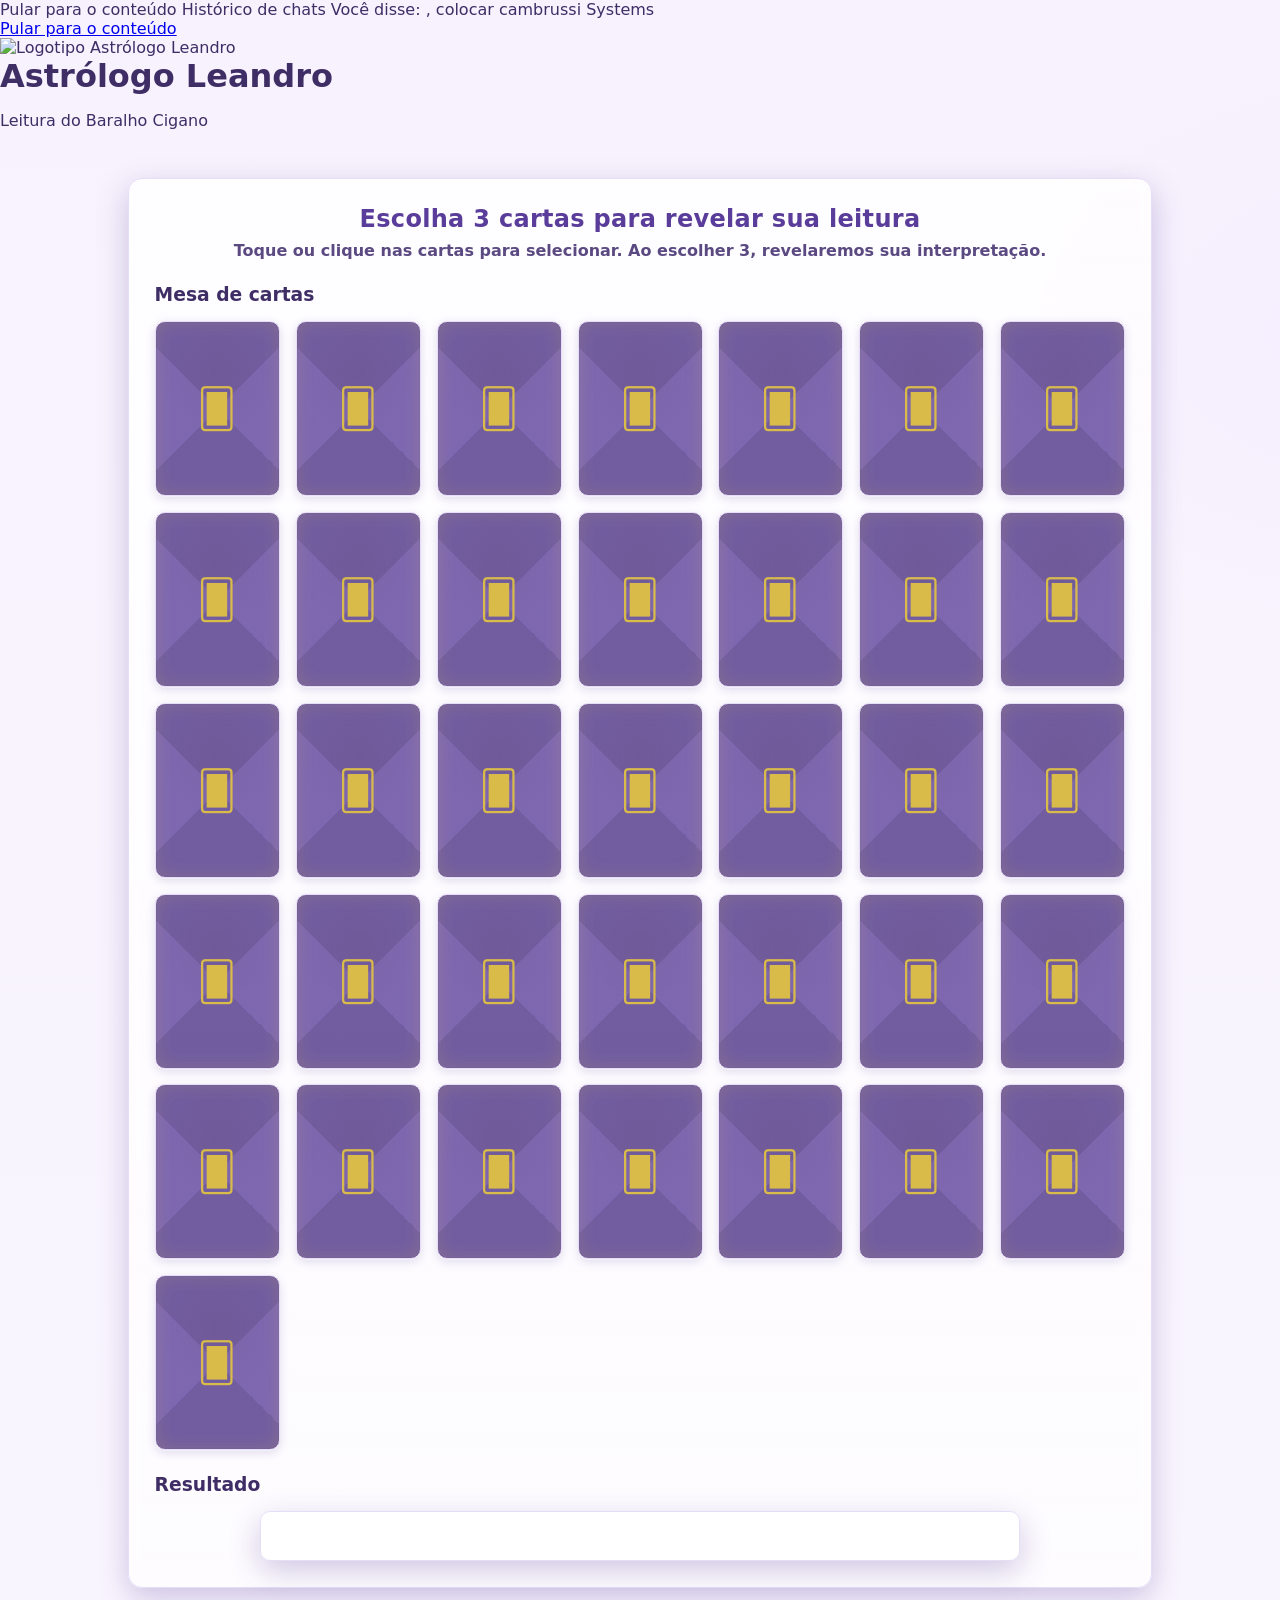
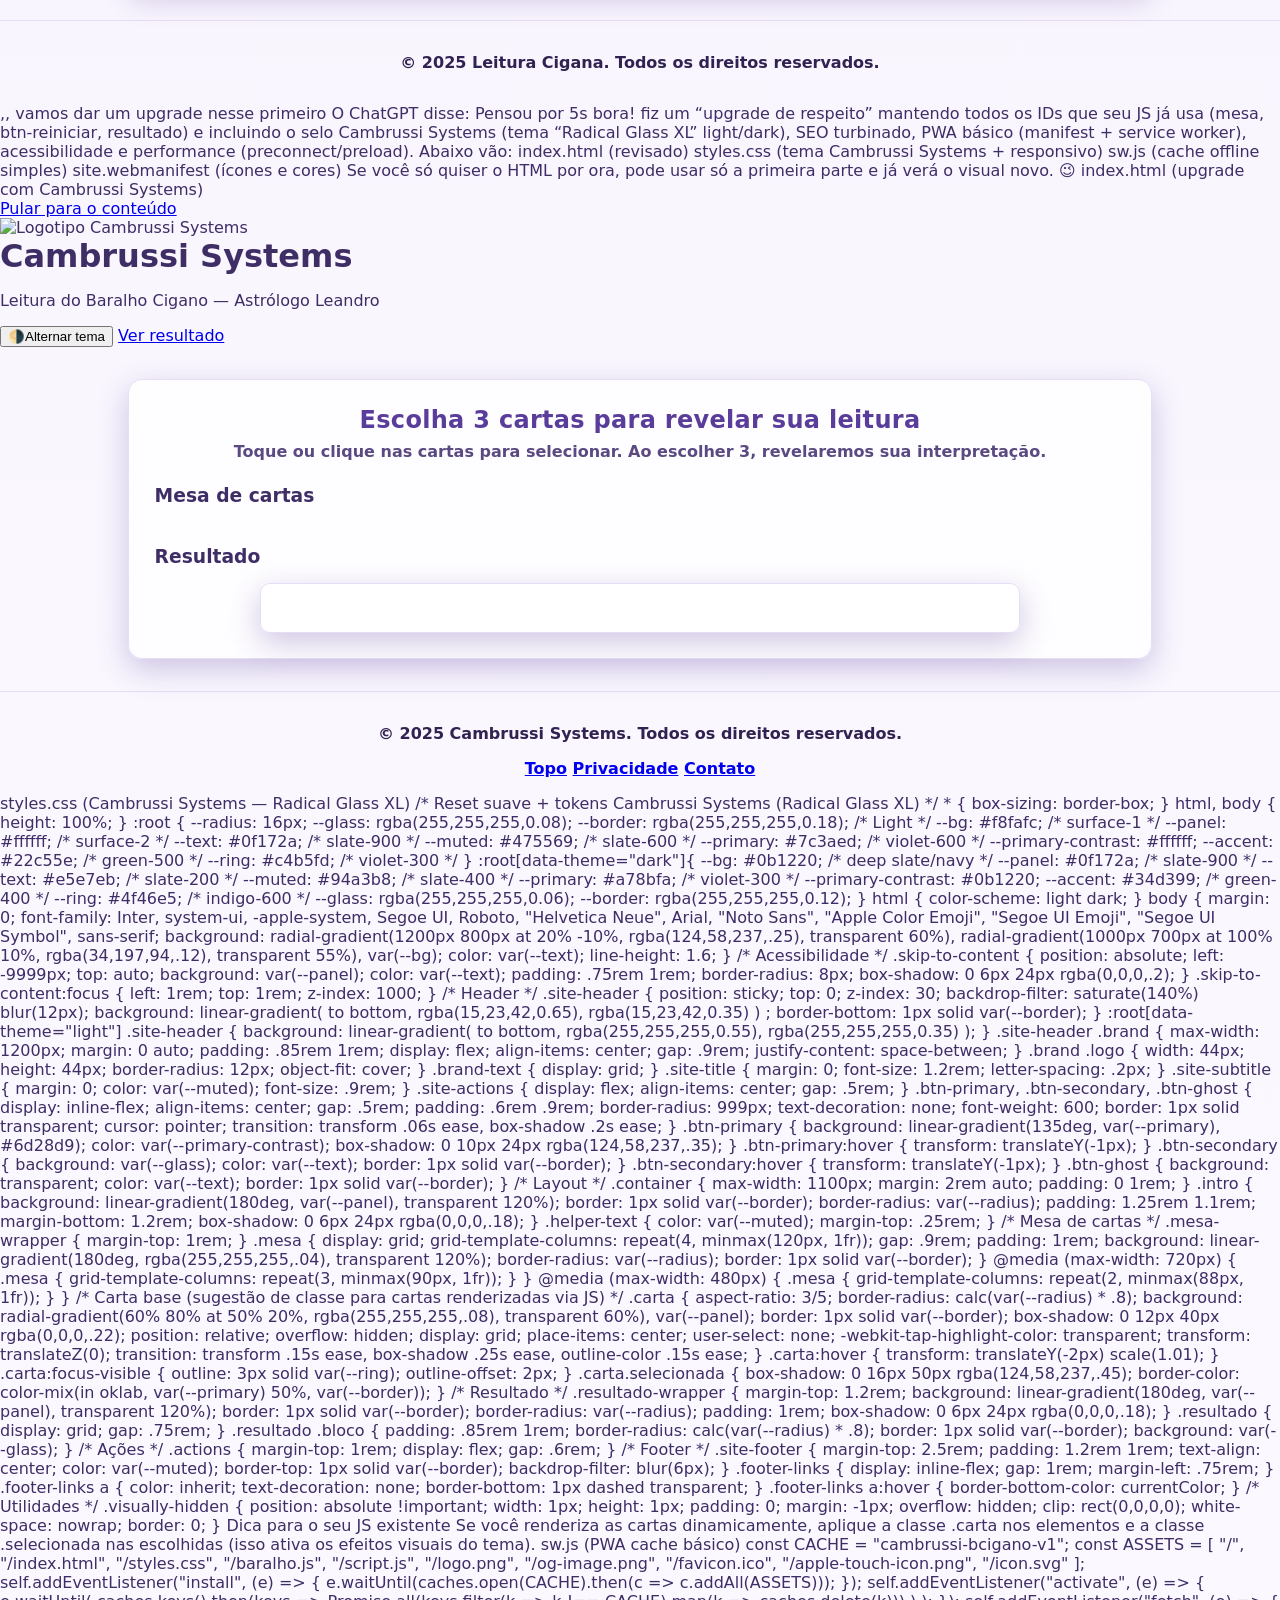
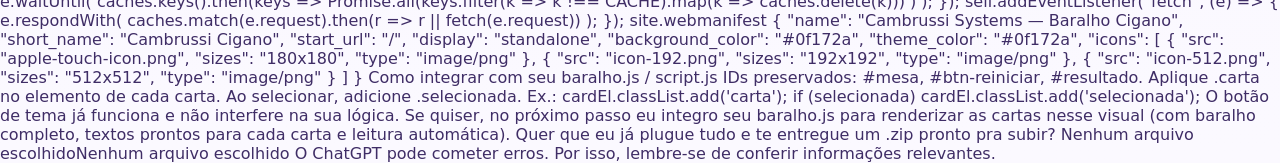
==== index.html @ cd443248 "alteração" ====
Pular para o conteúdo
Histórico de chats

Você disse:
<!DOCTYPE html>
<html lang="pt-BR">
<head>
  <meta charset="UTF-8" />
  <meta name="viewport" content="width=device-width, initial-scale=1" />

  <title>Leitura do Baralho Cigano — Astrólogo Leandro</title>, colocar cambrussi Systems 
  <meta name="description" content="Escolha 3 cartas do Baralho Cigano e receba sua leitura personalizada com interpretações claras e objetivas." />
  <meta name="author" content="Astrólogo Leandro" />
  <meta name="theme-color" content="#0f172a" />
  <meta name="color-scheme" content="light dark" />

  <!-- SEO/social -->
  <meta property="og:title" content="Leitura do Baralho Cigano — Astrólogo Leandro" />
  <meta property="og:description" content="Selecione 3 cartas para revelar sua leitura." />
  <meta property="og:type" content="website" />
  <meta property="og:image" content="og-image.png" />
  <meta name="twitter:card" content="summary_large_image" />

  <!-- Ícones -->
  <link rel="icon" href="favicon.ico" />
  <link rel="apple-touch-icon" href="apple-touch-icon.png" />

  <!-- Fontes (opcional; remova se preferir apenas fontes do sistema) -->
  <link rel="preconnect" href="https://fonts.googleapis.com" />
  <link rel="preconnect" href="https://fonts.gstatic.com" crossorigin />
  <link href="https://fonts.googleapis.com/css2?family=Inter:wght@400;600;700&display=swap" rel="stylesheet" />

  <!-- CSS principal -->
  <link rel="stylesheet" href="styles.css" />
</head>

<body>
  <!-- Link de pulo para acessibilidade -->
  <a class="skip-to-content" href="#conteudo">Pular para o conteúdo</a>

  <header class="site-header" role="banner">
    <div class="brand">
      <img src="logo.png" alt="Logotipo Astrólogo Leandro" class="logo" />
      <div class="brand-text">
        <h1 class="site-title">Astrólogo Leandro</h1>
        <p class="site-subtitle">Leitura do Baralho Cigano</p>
      </div>
    </div>

    <!-- Espaço para ações futuras: tema, ajuda, etc. (não quebra o JS existente) -->
    <nav class="site-actions" aria-label="Ações rápidas">
      <!-- Botão opcional de tema (adicione JS depois, se quiser) -->
      <!-- <button id="btn-tema" type="button" aria-pressed="false" title="Alternar tema">🌗</button> -->
    </nav>
  </header>

  <main id="conteudo" class="container" role="main">
    <section class="intro" aria-labelledby="titulo-principal">
      <h2 id="titulo-principal">Escolha 3 cartas para revelar sua leitura</h2>
      <p class="helper-text">
        Toque ou clique nas cartas para selecionar. Ao escolher 3, revelaremos sua interpretação.
      </p>
    </section>

    <section class="mesa-wrapper" aria-labelledby="titulo-mesa">
      <h3 id="titulo-mesa" class="visually-hidden">Mesa de cartas</h3>
      <!-- Mantido o mesmo ID para compatibilidade com seu script -->
      <div id="mesa" class="mesa" role="group" aria-label="Mesa de cartas: selecione três cartas"></div>

      <!-- Botão mantido com o mesmo ID; apenas melhoramos a acessibilidade -->
      <div class="actions">
        <button
          id="btn-reiniciar"
          type="button"
          style="display:none;"
          aria-hidden="true"
          aria-label="Jogar novamente e embaralhar as cartas"
        >
          Jogar Novamente
        </button>
      </div>
    </section>

    <section class="resultado-wrapper" aria-labelledby="titulo-resultado">
      <h3 id="titulo-resultado">Resultado</h3>
      <!-- Mantido o mesmo ID; agora com ARIA para leitores de tela anunciarem mudanças -->
      <div id="resultado" class="resultado" role="status" aria-live="polite" aria-atomic="true"></div>
      <noscript>
        <p>Ative o JavaScript para visualizar a leitura das cartas.</p>
      </noscript>
    </section>
  </main>

  <footer class="site-footer" role="contentinfo">
    <p>&copy; 2025 Leitura Cigana. Todos os direitos reservados.</p>
  </footer>

  <!-- Scripts (usar defer evita bloquear o carregamento e mantém a ordem necessária) -->
  <script src="baralho.js" defer></script>
  <script src="script.js" defer></script>

  <!-- Dados estruturados mínimos para SEO -->
  <script type="application/ld+json">
  {
    "@context": "https://schema.org",
    "@type": "Person",
    "name": "Astrólogo Leandro",
    "jobTitle": "Astrólogo",
    "image": "logo.png",
    "url": ""
  }
  </script>
</body>
</html>,, vamos dar um upgrade nesse primeiro 
O ChatGPT disse:

Pensou por 5s
bora! fiz um “upgrade de respeito” mantendo todos os IDs que seu JS já usa (mesa, btn-reiniciar, resultado) e incluindo o selo Cambrussi Systems (tema “Radical Glass XL” light/dark), SEO turbinado, PWA básico (manifest + service worker), acessibilidade e performance (preconnect/preload). Abaixo vão:

index.html (revisado)

styles.css (tema Cambrussi Systems + responsivo)

sw.js (cache offline simples)

site.webmanifest (ícones e cores)

Se você só quiser o HTML por ora, pode usar só a primeira parte e já verá o visual novo. 😉

index.html (upgrade com Cambrussi Systems)
<!DOCTYPE html>
<html lang="pt-BR">
<head>
  <meta charset="UTF-8" />
  <meta name="viewport" content="width=device-width, initial-scale=1" />

  <title>Cambrussi Systems — Leitura do Baralho Cigano</title>
  <meta name="description" content="Escolha 3 cartas do Baralho Cigano e receba uma leitura personalizada com interpretações claras e objetivas." />
  <meta name="author" content="Astrólogo Leandro • Cambrussi Systems" />
  <meta name="theme-color" content="#0f172a" />
  <meta name="color-scheme" content="light dark" />
  <link rel="canonical" href="https://cambrussi.example/baralho-cigano" />
  <meta name="robots" content="index,follow,max-image-preview:large" />

  <!-- Open Graph / Twitter -->
  <meta property="og:title" content="Cambrussi Systems — Leitura do Baralho Cigano" />
  <meta property="og:description" content="Selecione 3 cartas para revelar sua leitura." />
  <meta property="og:type" content="website" />
  <meta property="og:image" content="og-image.png" />
  <meta property="og:locale" content="pt_BR" />
  <meta name="twitter:card" content="summary_large_image" />

  <!-- Ícones -->
  <link rel="icon" href="favicon.ico" sizes="any" />
  <link rel="icon" href="icon.svg" type="image/svg+xml" />
  <link rel="apple-touch-icon" href="apple-touch-icon.png" />

  <!-- PWA -->
  <link rel="manifest" href="site.webmanifest" />
  <script>
    // registra o service worker (PWA)
    if ('serviceWorker' in navigator) {
      window.addEventListener('load', () => {
        navigator.serviceWorker.register('/sw.js').catch(console.error);
      });
    }
  </script>

  <!-- Fontes -->
  <link rel="preconnect" href="https://fonts.googleapis.com" />
  <link rel="preconnect" href="https://fonts.gstatic.com" crossorigin />
  <link rel="preload" as="style" href="https://fonts.googleapis.com/css2?family=Inter:wght@400;600;700&display=swap">
  <link href="https://fonts.googleapis.com/css2?family=Inter:wght@400;600;700&display=swap" rel="stylesheet" />

  <!-- CSS principal -->
  <link rel="stylesheet" href="styles.css" />
</head>

<body>
  <a class="skip-to-content" href="#conteudo">Pular para o conteúdo</a>

  <header class="site-header" role="banner">
    <div class="brand">
      <img src="logo.png" alt="Logotipo Cambrussi Systems" class="logo" />
      <div class="brand-text">
        <h1 class="site-title">Cambrussi Systems</h1>
        <p class="site-subtitle">Leitura do Baralho Cigano — Astrólogo Leandro</p>
      </div>
    </div>

    <nav class="site-actions" aria-label="Ações rápidas">
      <button id="btn-tema" type="button" aria-pressed="false" title="Alternar tema" class="btn-ghost">
        <span aria-hidden="true">🌗</span><span class="visually-hidden">Alternar tema</span>
      </button>
      <a class="btn-primary" href="#resultado">Ver resultado</a>
    </nav>
  </header>

  <main id="conteudo" class="container" role="main">
    <section class="intro" aria-labelledby="titulo-principal">
      <h2 id="titulo-principal">Escolha 3 cartas para revelar sua leitura</h2>
      <p class="helper-text">
        Toque ou clique nas cartas para selecionar. Ao escolher 3, revelaremos sua interpretação.
      </p>
    </section>

    <section class="mesa-wrapper" aria-labelledby="titulo-mesa">
      <h3 id="titulo-mesa" class="visually-hidden">Mesa de cartas</h3>

      <!-- Mantém o mesmo ID para compatibilidade com seu script -->
      <div id="mesa" class="mesa" role="group" aria-label="Mesa de cartas: selecione três cartas"></div>

      <div class="actions">
        <!-- Mantém o mesmo ID -->
        <button
          id="btn-reiniciar"
          type="button"
          style="display:none;"
          aria-hidden="true"
          aria-label="Jogar novamente e embaralhar as cartas"
          class="btn-secondary"
        >
          Jogar Novamente
        </button>
      </div>
    </section>

    <section class="resultado-wrapper" aria-labelledby="titulo-resultado">
      <h3 id="titulo-resultado">Resultado</h3>
      <div id="resultado" class="resultado" role="status" aria-live="polite" aria-atomic="true"></div>
      <noscript>
        <p>Ative o JavaScript para visualizar a leitura das cartas.</p>
      </noscript>
    </section>
  </main>

  <footer class="site-footer" role="contentinfo">
    <p>&copy; 2025 Cambrussi Systems. Todos os direitos reservados.</p>
    <nav aria-label="links utilitários" class="footer-links">
      <a href="#conteudo">Topo</a>
      <a href="/privacidade">Privacidade</a>
      <a href="/contato">Contato</a>
    </nav>
  </footer>

  <!-- Scripts (mantém ordem e IDs que seu JS usa) -->
  <script>
    // Tema: respeita prefers-color-scheme e permite alternar
    (function(){
      const root = document.documentElement;
      const key = 'cambrussi-theme';
      const saved = localStorage.getItem(key);
      if (saved) root.dataset.theme = saved;
      else if (window.matchMedia && window.matchMedia('(prefers-color-scheme: dark)').matches) {
        root.dataset.theme = 'dark';
      } else {
        root.dataset.theme = 'light';
      }
      const btn = document.getElementById('btn-tema');
      if (btn) {
        btn.addEventListener('click', () => {
          const next = (root.dataset.theme === 'dark') ? 'light' : 'dark';
          root.dataset.theme = next;
          localStorage.setItem(key, next);
          btn.setAttribute('aria-pressed', next === 'dark');
        });
      }
    })();
  </script>

  <script src="baralho.js" defer></script>
  <script src="script.js" defer></script>

  <!-- Dados estruturados (WebSite + Person) -->
  <script type="application/ld+json">
  {
    "@context": "https://schema.org",
    "@graph": [
      {
        "@type": "WebSite",
        "name": "Cambrussi Systems — Leitura do Baralho Cigano",
        "url": "https://cambrussi.example/baralho-cigano",
        "inLanguage": "pt-BR",
        "publisher": { "@id": "#org" }
      },
      {
        "@type": "Organization",
        "@id": "#org",
        "name": "Cambrussi Systems",
        "logo": { "@type": "ImageObject", "url": "logo.png" },
        "url": "https://cambrussi.example"
      },
      {
        "@type": "Person",
        "name": "Astrólogo Leandro",
        "jobTitle": "Astrólogo",
        "image": "logo.png",
        "url": "https://cambrussi.example/astrologo-leandro"
      }
    ]
  }
  </script>
</body>
</html>
styles.css (Cambrussi Systems — Radical Glass XL)
/* Reset suave + tokens Cambrussi Systems (Radical Glass XL) */
* { box-sizing: border-box; }
html, body { height: 100%; }
:root {
  --radius: 16px;
  --glass: rgba(255,255,255,0.08);
  --border: rgba(255,255,255,0.18);

  /* Light */
  --bg: #f8fafc;            /* surface-1 */
  --panel: #ffffff;         /* surface-2 */
  --text: #0f172a;          /* slate-900 */
  --muted: #475569;         /* slate-600 */
  --primary: #7c3aed;       /* violet-600 */
  --primary-contrast: #ffffff;
  --accent: #22c55e;        /* green-500 */
  --ring: #c4b5fd;          /* violet-300 */
}
:root[data-theme="dark"]{
  --bg: #0b1220;            /* deep slate/navy */
  --panel: #0f172a;         /* slate-900 */
  --text: #e5e7eb;          /* slate-200 */
  --muted: #94a3b8;         /* slate-400 */
  --primary: #a78bfa;       /* violet-300 */
  --primary-contrast: #0b1220;
  --accent: #34d399;        /* green-400 */
  --ring: #4f46e5;          /* indigo-600 */
  --glass: rgba(255,255,255,0.06);
  --border: rgba(255,255,255,0.12);
}

html { color-scheme: light dark; }
body {
  margin: 0;
  font-family: Inter, system-ui, -apple-system, Segoe UI, Roboto, "Helvetica Neue", Arial, "Noto Sans", "Apple Color Emoji", "Segoe UI Emoji", "Segoe UI Symbol", sans-serif;
  background: radial-gradient(1200px 800px at 20% -10%, rgba(124,58,237,.25), transparent 60%),
              radial-gradient(1000px 700px at 100% 10%, rgba(34,197,94,.12), transparent 55%),
              var(--bg);
  color: var(--text);
  line-height: 1.6;
}

/* Acessibilidade */
.skip-to-content {
  position: absolute; left: -9999px; top: auto;
  background: var(--panel); color: var(--text);
  padding: .75rem 1rem; border-radius: 8px; box-shadow: 0 6px 24px rgba(0,0,0,.2);
}
.skip-to-content:focus { left: 1rem; top: 1rem; z-index: 1000; }

/* Header */
.site-header {
  position: sticky; top: 0; z-index: 30;
  backdrop-filter: saturate(140%) blur(12px);
  background: linear-gradient( to bottom, rgba(15,23,42,0.65), rgba(15,23,42,0.35) ) ;
  border-bottom: 1px solid var(--border);
}
:root[data-theme="light"] .site-header {
  background: linear-gradient( to bottom, rgba(255,255,255,0.55), rgba(255,255,255,0.35) );
}
.site-header .brand {
  max-width: 1200px; margin: 0 auto; padding: .85rem 1rem;
  display: flex; align-items: center; gap: .9rem; justify-content: space-between;
}
.brand .logo { width: 44px; height: 44px; border-radius: 12px; object-fit: cover; }
.brand-text { display: grid; }
.site-title { margin: 0; font-size: 1.2rem; letter-spacing: .2px; }
.site-subtitle { margin: 0; color: var(--muted); font-size: .9rem; }

.site-actions { display: flex; align-items: center; gap: .5rem; }
.btn-primary, .btn-secondary, .btn-ghost {
  display: inline-flex; align-items: center; gap: .5rem;
  padding: .6rem .9rem; border-radius: 999px; text-decoration: none; font-weight: 600;
  border: 1px solid transparent; cursor: pointer; transition: transform .06s ease, box-shadow .2s ease;
}
.btn-primary {
  background: linear-gradient(135deg, var(--primary), #6d28d9);
  color: var(--primary-contrast);
  box-shadow: 0 10px 24px rgba(124,58,237,.35);
}
.btn-primary:hover { transform: translateY(-1px); }
.btn-secondary {
  background: var(--glass); color: var(--text); border: 1px solid var(--border);
}
.btn-secondary:hover { transform: translateY(-1px); }
.btn-ghost {
  background: transparent; color: var(--text); border: 1px solid var(--border);
}

/* Layout */
.container {
  max-width: 1100px; margin: 2rem auto; padding: 0 1rem;
}
.intro {
  background: linear-gradient(180deg, var(--panel), transparent 120%);
  border: 1px solid var(--border);
  border-radius: var(--radius);
  padding: 1.25rem 1.1rem; margin-bottom: 1.2rem;
  box-shadow: 0 6px 24px rgba(0,0,0,.18);
}
.helper-text { color: var(--muted); margin-top: .25rem; }

/* Mesa de cartas */
.mesa-wrapper { margin-top: 1rem; }
.mesa {
  display: grid;
  grid-template-columns: repeat(4, minmax(120px, 1fr));
  gap: .9rem;
  padding: 1rem;
  background: linear-gradient(180deg, rgba(255,255,255,.04), transparent 120%);
  border-radius: var(--radius);
  border: 1px solid var(--border);
}
@media (max-width: 720px) {
  .mesa { grid-template-columns: repeat(3, minmax(90px, 1fr)); }
}
@media (max-width: 480px) {
  .mesa { grid-template-columns: repeat(2, minmax(88px, 1fr)); }
}

/* Carta base (sugestão de classe para cartas renderizadas via JS) */
.carta {
  aspect-ratio: 3/5;
  border-radius: calc(var(--radius) * .8);
  background: radial-gradient(60% 80% at 50% 20%, rgba(255,255,255,.08), transparent 60%), var(--panel);
  border: 1px solid var(--border);
  box-shadow: 0 12px 40px rgba(0,0,0,.22);
  position: relative; overflow: hidden;
  display: grid; place-items: center;
  user-select: none; -webkit-tap-highlight-color: transparent;
  transform: translateZ(0);
  transition: transform .15s ease, box-shadow .25s ease, outline-color .15s ease;
}
.carta:hover { transform: translateY(-2px) scale(1.01); }
.carta:focus-visible { outline: 3px solid var(--ring); outline-offset: 2px; }
.carta.selecionada {
  box-shadow: 0 16px 50px rgba(124,58,237,.45);
  border-color: color-mix(in oklab, var(--primary) 50%, var(--border));
}

/* Resultado */
.resultado-wrapper {
  margin-top: 1.2rem;
  background: linear-gradient(180deg, var(--panel), transparent 120%);
  border: 1px solid var(--border);
  border-radius: var(--radius);
  padding: 1rem;
  box-shadow: 0 6px 24px rgba(0,0,0,.18);
}
.resultado {
  display: grid; gap: .75rem;
}
.resultado .bloco {
  padding: .85rem 1rem; border-radius: calc(var(--radius) * .8);
  border: 1px solid var(--border);
  background: var(--glass);
}

/* Ações */
.actions { margin-top: 1rem; display: flex; gap: .6rem; }

/* Footer */
.site-footer {
  margin-top: 2.5rem; padding: 1.2rem 1rem; text-align: center;
  color: var(--muted);
  border-top: 1px solid var(--border);
  backdrop-filter: blur(6px);
}
.footer-links { display: inline-flex; gap: 1rem; margin-left: .75rem; }
.footer-links a { color: inherit; text-decoration: none; border-bottom: 1px dashed transparent; }
.footer-links a:hover { border-bottom-color: currentColor; }

/* Utilidades */
.visually-hidden {
  position: absolute !important; width: 1px; height: 1px; padding: 0; margin: -1px;
  overflow: hidden; clip: rect(0,0,0,0); white-space: nowrap; border: 0;
}
Dica para o seu JS existente
Se você renderiza as cartas dinamicamente, aplique a classe .carta nos elementos e a classe .selecionada nas escolhidas (isso ativa os efeitos visuais do tema).

sw.js (PWA cache básico)
const CACHE = "cambrussi-bcigano-v1";
const ASSETS = [
  "/", "/index.html",
  "/styles.css",
  "/baralho.js",
  "/script.js",
  "/logo.png",
  "/og-image.png",
  "/favicon.ico",
  "/apple-touch-icon.png",
  "/icon.svg"
];

self.addEventListener("install", (e) => {
  e.waitUntil(caches.open(CACHE).then(c => c.addAll(ASSETS)));
});

self.addEventListener("activate", (e) => {
  e.waitUntil(
    caches.keys().then(keys =>
      Promise.all(keys.filter(k => k !== CACHE).map(k => caches.delete(k)))
    )
  );
});

self.addEventListener("fetch", (e) => {
  e.respondWith(
    caches.match(e.request).then(r => r || fetch(e.request))
  );
});
site.webmanifest
{
  "name": "Cambrussi Systems — Baralho Cigano",
  "short_name": "Cambrussi Cigano",
  "start_url": "/",
  "display": "standalone",
  "background_color": "#0f172a",
  "theme_color": "#0f172a",
  "icons": [
    { "src": "apple-touch-icon.png", "sizes": "180x180", "type": "image/png" },
    { "src": "icon-192.png", "sizes": "192x192", "type": "image/png" },
    { "src": "icon-512.png", "sizes": "512x512", "type": "image/png" }
  ]
}
Como integrar com seu baralho.js / script.js
IDs preservados: #mesa, #btn-reiniciar, #resultado.

Aplique .carta no elemento de cada carta. Ao selecionar, adicione .selecionada.
Ex.: cardEl.classList.add('carta'); if (selecionada) cardEl.classList.add('selecionada');

O botão de tema já funciona e não interfere na sua lógica.

Se quiser, no próximo passo eu integro seu baralho.js para renderizar as cartas nesse visual (com baralho completo, textos prontos para cada carta e leitura automática). Quer que eu já plugue tudo e te entregue um .zip pronto pra subir?




Nenhum arquivo escolhidoNenhum arquivo escolhido
O ChatGPT pode cometer erros. Por isso, lembre-se de conferir informações relevantes.
---- styles.css ----
/* =========================================================
   Tema místico — Tokens
   ========================================================= */
:root{
  --roxo-escuro:#5A3D9A;
  --roxo-700:#4a2f86;
  --lilas-claro:#D4B6D4;
  --lilas-bem-claro:#F3EAF7;
  --dourado:#D9BB4A;
  --dourado-600:#c9ad3d;
  --ink:#3f2d66;
  --ink-weak:#5b4a82;
  --border:#e6ddf6;
  --shadow:0 10px 30px rgba(90,61,154,.28);
  --glow:0 0 0 3px color-mix(in oklab, var(--dourado) 42%, white 58%);
  --radius:14px; --radius-sm:10px;
  --sp-1:.5rem; --sp-2:.75rem; --sp-3:1rem; --sp-4:1.5rem; --sp-5:2rem;
  --dur-1:120ms; --dur-2:220ms; --dur-3:420ms;
  --ease:cubic-bezier(.2,.7,.2,1);
  --bg: radial-gradient(1200px 600px at 10% -10%, #efe7f6 0%, transparent 60%),
        radial-gradient(1000px 500px at 120% 10%, #f4ecff 0%, transparent 60%),
        linear-gradient(180deg,#f7f2fd 0%,#fbf9ff 100%);
}
@media (prefers-color-scheme: dark){
  :root{
    --bg: radial-gradient(1200px 600px at 10% -10%, #2a1f42 0%, transparent 60%),
          radial-gradient(1000px 500px at 120% 10%, #3d2b64 0%, transparent 60%),
          linear-gradient(180deg,#1d1630 0%,#1a142b 100%);
    --border:#4a3c70;
    --ink:#f2edff; --ink-weak:#d7cff0;
    --roxo-escuro:#7e62d9; --roxo-700:#7057c2;
    --dourado:#e6c85a; --dourado-600:#d2b54f;
    --shadow:0 12px 34px rgba(0,0,0,.35);
  }
}
@media (prefers-reduced-motion: reduce){
  :root{ --dur-1:0ms; --dur-2:0ms; --dur-3:0ms; }
}

/* Base */
*{box-sizing:border-box}
html{scroll-behavior:smooth}
body{
  margin:0; min-height:100vh; display:flex; flex-direction:column;
  font-family:system-ui, "Segoe UI", Inter, Roboto, Arial, sans-serif;
  background:var(--bg); color:var(--ink);
}

/* Container principal (seu <main>) */
main{
  flex:1; width:100%; max-width:1024px; margin:var(--sp-5) auto;
  padding:clamp(1rem,2vw,2rem);
  background:linear-gradient(180deg, #ffffffcc, #ffffffb3);
  backdrop-filter:saturate(120%) blur(6px);
  border:1px solid var(--border);
  border-radius:var(--radius);
  box-shadow:var(--shadow);
}

/* Títulos */
h1,h2,h3{margin:0 0 var(--sp-3)}
h2{
  text-align:center; color:var(--roxo-escuro);
  letter-spacing:.3px; font-weight:800;
}

/* Texto auxiliar (se estiver usando) */
.helper-text{
  text-align:center; margin:-.5rem 0 var(--sp-4); color:var(--ink-weak); font-weight:600;
}

/* =========================================================
   Mesa de cartas — GRID fluido
   ========================================================= */
#mesa{
  display:grid;
  grid-template-columns: repeat(auto-fit, minmax(110px,1fr));
  gap:clamp(.75rem,1.6vw,1rem);
  justify-items:center; align-items:stretch;
  margin-bottom:var(--sp-4);
  perspective:1200px;
}

/* Carta */
.carta{
  width:100%; max-width:150px; aspect-ratio:5/7;
  position:relative; cursor:pointer; border-radius:var(--radius-sm);
  transform-style:preserve-3d; will-change:transform, box-shadow, filter;
  transition:transform var(--dur-2) var(--ease), box-shadow var(--dur-2) var(--ease), filter var(--dur-2) var(--ease);
  outline:none; background:transparent;
  box-shadow:0 3px 10px rgba(90,61,154,.18);
}
@media (hover:hover){
  .carta:hover{ transform:translateY(-3px) rotateX(2deg) rotateY(-2deg); filter:saturate(1.03) }
}
.carta:active{ transform:translateY(0) scale(.98) }
.carta:focus-visible{ box-shadow:var(--glow), 0 10px 26px rgba(90,61,154,.28) }

/* Núcleo do flip */
.carta-inner{
  position:absolute; inset:0; border-radius:inherit;
  transform-style:preserve-3d;
  transition:transform var(--dur-3) var(--ease);
}
.carta.virada .carta-inner{ transform:rotateY(180deg) }

/* Faces */
.carta-frente,.carta-verso{
  position:absolute; inset:0; display:grid; place-items:center;
  border-radius:inherit; backface-visibility:hidden; padding:.6rem;
  border:1px solid var(--border);
  box-shadow: inset 0 0 0 1px color-mix(in oklab, var(--roxo-escuro) 10%, transparent 90%),
              inset 0 0 18px color-mix(in oklab, var(--dourado) 18%, transparent 82%),
              0 1px 0 #fff6;
}

/* Frente (revelada) */
.carta-frente{
  background:
    radial-gradient(140% 90% at 100% 0%, color-mix(in oklab, var(--lilas-bem-claro) 80%, white 20%), transparent 70%),
    linear-gradient(180deg, color-mix(in oklab, #fff 85%, var(--lilas-bem-claro) 15%), #fff);
  color:var(--roxo-escuro);
  transform:rotateY(180deg);
  text-align:center; font-weight:800;
  text-shadow:0 0 10px color-mix(in oklab, var(--dourado) 32%, transparent 68%);
  font-size:clamp(.95rem,1.4vw,1.06rem);
}

/* Verso (fechada) */
.carta-verso{
  background:
    conic-gradient(from 45deg at 50% 50%, color-mix(in oklab, var(--roxo-escuro) 78%, #000 0%) 0 25%,
                   color-mix(in oklab, var(--roxo-700) 78%, #000 0%) 0 50%,
                   color-mix(in oklab, var(--roxo-escuro) 78%, #000 0%) 0 75%,
                   color-mix(in oklab, var(--roxo-700) 78%, #000 0%) 0 100%),
    radial-gradient(80% 60% at 50% 30%, color-mix(in oklab, var(--dourado) 22%, transparent 78%), transparent 60%);
  color:var(--dourado);
  font-size:clamp(1.6rem,3.6vw,2.4rem); letter-spacing:1px;
}
@media (hover:hover){
  .carta:hover .carta-verso::after{
    content:""; position:absolute; inset:0; border-radius:inherit;
    background:linear-gradient(120deg, transparent 30%, color-mix(in oklab, #fff 60%, var(--dourado) 40%) 45%, transparent 60%);
    mix-blend-mode:overlay; opacity:.35; transition:opacity var(--dur-2) var(--ease);
  }
}

/* Estados avançados */
.carta.selecionada{
  box-shadow:0 12px 30px rgba(217,187,74,.35);
  animation:pulse 1.2s var(--ease) 1;
}
.carta.desabilitada{
  pointer-events:none;
  filter:grayscale(.5) contrast(.9) opacity(.7);
}
@keyframes pulse{
  0%{ box-shadow:0 0 0 0 rgba(217,187,74,.5) }
  100%{ box-shadow:0 0 0 12px rgba(217,187,74,0) }
}

/* =========================================================
   Resultado
   ========================================================= */
#resultado{
  background:linear-gradient(180deg,#ffffffcc,#ffffffb3);
  border:1px solid var(--border);
  border-radius:var(--radius-sm);
  padding:var(--sp-4);
  box-shadow:var(--shadow);
  max-width:min(760px,100%);
  margin:0 auto;
  color:var(--ink); font-weight:560;
  animation:fadeInUp var(--dur-3) var(--ease) both;
}
#resultado h3{
  margin:0 0 var(--sp-2); text-align:center;
  color:var(--roxo-escuro); font-weight:900;
  text-shadow:0 0 12px color-mix(in oklab, var(--dourado) 30%, transparent 70%);
}
#resultado p{ margin:.5rem 0; line-height:1.6 }

/* =========================================================
   Botão Reiniciar
   ========================================================= */
#btn-reiniciar{
  display:block;
  margin:var(--sp-4) auto var(--sp-5);
  padding:.9rem 1.5rem;
  background:linear-gradient(180deg, color-mix(in oklab, var(--dourado) 90%, white 10%),
                                     color-mix(in oklab, var(--dourado-600) 90%, white 10%));
  color:#3a2c0a; font-size:1.05rem; border:none; border-radius:999px; cursor:pointer;
  font-weight:900; letter-spacing:.3px;
  box-shadow:0 10px 28px rgba(217,187,74,.45);
  transition:transform var(--dur-2) var(--ease), box-shadow var(--dur-2) var(--ease), filter var(--dur-2) var(--ease);
}
#btn-reiniciar:hover{ transform:translateY(-2px); box-shadow:0 16px 36px rgba(217,187,74,.5); filter:brightness(1.02) }
#btn-reiniciar:active{ transform:translateY(0) scale(.98) }
#btn-reiniciar:focus-visible{ outline:none; box-shadow:var(--glow), 0 10px 28px rgba(217,187,74,.45) }

/* Footer opcional */
footer{
  text-align:center; padding:var(--sp-3);
  color:color-mix(in oklab, var(--ink) 85%, #000 15%);
  font-weight:700; border-top:1px solid var(--border);
}

/* Animações utilitárias */
@keyframes fadeInUp{
  from{opacity:0; transform:translateY(8px)}
  to{opacity:1; transform:translateY(0)}
}
---- styles.css ----
/* =========================================================
   Tema místico — Tokens
   ========================================================= */
:root{
  --roxo-escuro:#5A3D9A;
  --roxo-700:#4a2f86;
  --lilas-claro:#D4B6D4;
  --lilas-bem-claro:#F3EAF7;
  --dourado:#D9BB4A;
  --dourado-600:#c9ad3d;
  --ink:#3f2d66;
  --ink-weak:#5b4a82;
  --border:#e6ddf6;
  --shadow:0 10px 30px rgba(90,61,154,.28);
  --glow:0 0 0 3px color-mix(in oklab, var(--dourado) 42%, white 58%);
  --radius:14px; --radius-sm:10px;
  --sp-1:.5rem; --sp-2:.75rem; --sp-3:1rem; --sp-4:1.5rem; --sp-5:2rem;
  --dur-1:120ms; --dur-2:220ms; --dur-3:420ms;
  --ease:cubic-bezier(.2,.7,.2,1);
  --bg: radial-gradient(1200px 600px at 10% -10%, #efe7f6 0%, transparent 60%),
        radial-gradient(1000px 500px at 120% 10%, #f4ecff 0%, transparent 60%),
        linear-gradient(180deg,#f7f2fd 0%,#fbf9ff 100%);
}
@media (prefers-color-scheme: dark){
  :root{
    --bg: radial-gradient(1200px 600px at 10% -10%, #2a1f42 0%, transparent 60%),
          radial-gradient(1000px 500px at 120% 10%, #3d2b64 0%, transparent 60%),
          linear-gradient(180deg,#1d1630 0%,#1a142b 100%);
    --border:#4a3c70;
    --ink:#f2edff; --ink-weak:#d7cff0;
    --roxo-escuro:#7e62d9; --roxo-700:#7057c2;
    --dourado:#e6c85a; --dourado-600:#d2b54f;
    --shadow:0 12px 34px rgba(0,0,0,.35);
  }
}
@media (prefers-reduced-motion: reduce){
  :root{ --dur-1:0ms; --dur-2:0ms; --dur-3:0ms; }
}

/* Base */
*{box-sizing:border-box}
html{scroll-behavior:smooth}
body{
  margin:0; min-height:100vh; display:flex; flex-direction:column;
  font-family:system-ui, "Segoe UI", Inter, Roboto, Arial, sans-serif;
  background:var(--bg); color:var(--ink);
}

/* Container principal (seu <main>) */
main{
  flex:1; width:100%; max-width:1024px; margin:var(--sp-5) auto;
  padding:clamp(1rem,2vw,2rem);
  background:linear-gradient(180deg, #ffffffcc, #ffffffb3);
  backdrop-filter:saturate(120%) blur(6px);
  border:1px solid var(--border);
  border-radius:var(--radius);
  box-shadow:var(--shadow);
}

/* Títulos */
h1,h2,h3{margin:0 0 var(--sp-3)}
h2{
  text-align:center; color:var(--roxo-escuro);
  letter-spacing:.3px; font-weight:800;
}

/* Texto auxiliar (se estiver usando) */
.helper-text{
  text-align:center; margin:-.5rem 0 var(--sp-4); color:var(--ink-weak); font-weight:600;
}

/* =========================================================
   Mesa de cartas — GRID fluido
   ========================================================= */
#mesa{
  display:grid;
  grid-template-columns: repeat(auto-fit, minmax(110px,1fr));
  gap:clamp(.75rem,1.6vw,1rem);
  justify-items:center; align-items:stretch;
  margin-bottom:var(--sp-4);
  perspective:1200px;
}

/* Carta */
.carta{
  width:100%; max-width:150px; aspect-ratio:5/7;
  position:relative; cursor:pointer; border-radius:var(--radius-sm);
  transform-style:preserve-3d; will-change:transform, box-shadow, filter;
  transition:transform var(--dur-2) var(--ease), box-shadow var(--dur-2) var(--ease), filter var(--dur-2) var(--ease);
  outline:none; background:transparent;
  box-shadow:0 3px 10px rgba(90,61,154,.18);
}
@media (hover:hover){
  .carta:hover{ transform:translateY(-3px) rotateX(2deg) rotateY(-2deg); filter:saturate(1.03) }
}
.carta:active{ transform:translateY(0) scale(.98) }
.carta:focus-visible{ box-shadow:var(--glow), 0 10px 26px rgba(90,61,154,.28) }

/* Núcleo do flip */
.carta-inner{
  position:absolute; inset:0; border-radius:inherit;
  transform-style:preserve-3d;
  transition:transform var(--dur-3) var(--ease);
}
.carta.virada .carta-inner{ transform:rotateY(180deg) }

/* Faces */
.carta-frente,.carta-verso{
  position:absolute; inset:0; display:grid; place-items:center;
  border-radius:inherit; backface-visibility:hidden; padding:.6rem;
  border:1px solid var(--border);
  box-shadow: inset 0 0 0 1px color-mix(in oklab, var(--roxo-escuro) 10%, transparent 90%),
              inset 0 0 18px color-mix(in oklab, var(--dourado) 18%, transparent 82%),
              0 1px 0 #fff6;
}

/* Frente (revelada) */
.carta-frente{
  background:
    radial-gradient(140% 90% at 100% 0%, color-mix(in oklab, var(--lilas-bem-claro) 80%, white 20%), transparent 70%),
    linear-gradient(180deg, color-mix(in oklab, #fff 85%, var(--lilas-bem-claro) 15%), #fff);
  color:var(--roxo-escuro);
  transform:rotateY(180deg);
  text-align:center; font-weight:800;
  text-shadow:0 0 10px color-mix(in oklab, var(--dourado) 32%, transparent 68%);
  font-size:clamp(.95rem,1.4vw,1.06rem);
}

/* Verso (fechada) */
.carta-verso{
  background:
    conic-gradient(from 45deg at 50% 50%, color-mix(in oklab, var(--roxo-escuro) 78%, #000 0%) 0 25%,
                   color-mix(in oklab, var(--roxo-700) 78%, #000 0%) 0 50%,
                   color-mix(in oklab, var(--roxo-escuro) 78%, #000 0%) 0 75%,
                   color-mix(in oklab, var(--roxo-700) 78%, #000 0%) 0 100%),
    radial-gradient(80% 60% at 50% 30%, color-mix(in oklab, var(--dourado) 22%, transparent 78%), transparent 60%);
  color:var(--dourado);
  font-size:clamp(1.6rem,3.6vw,2.4rem); letter-spacing:1px;
}
@media (hover:hover){
  .carta:hover .carta-verso::after{
    content:""; position:absolute; inset:0; border-radius:inherit;
    background:linear-gradient(120deg, transparent 30%, color-mix(in oklab, #fff 60%, var(--dourado) 40%) 45%, transparent 60%);
    mix-blend-mode:overlay; opacity:.35; transition:opacity var(--dur-2) var(--ease);
  }
}

/* Estados avançados */
.carta.selecionada{
  box-shadow:0 12px 30px rgba(217,187,74,.35);
  animation:pulse 1.2s var(--ease) 1;
}
.carta.desabilitada{
  pointer-events:none;
  filter:grayscale(.5) contrast(.9) opacity(.7);
}
@keyframes pulse{
  0%{ box-shadow:0 0 0 0 rgba(217,187,74,.5) }
  100%{ box-shadow:0 0 0 12px rgba(217,187,74,0) }
}

/* =========================================================
   Resultado
   ========================================================= */
#resultado{
  background:linear-gradient(180deg,#ffffffcc,#ffffffb3);
  border:1px solid var(--border);
  border-radius:var(--radius-sm);
  padding:var(--sp-4);
  box-shadow:var(--shadow);
  max-width:min(760px,100%);
  margin:0 auto;
  color:var(--ink); font-weight:560;
  animation:fadeInUp var(--dur-3) var(--ease) both;
}
#resultado h3{
  margin:0 0 var(--sp-2); text-align:center;
  color:var(--roxo-escuro); font-weight:900;
  text-shadow:0 0 12px color-mix(in oklab, var(--dourado) 30%, transparent 70%);
}
#resultado p{ margin:.5rem 0; line-height:1.6 }

/* =========================================================
   Botão Reiniciar
   ========================================================= */
#btn-reiniciar{
  display:block;
  margin:var(--sp-4) auto var(--sp-5);
  padding:.9rem 1.5rem;
  background:linear-gradient(180deg, color-mix(in oklab, var(--dourado) 90%, white 10%),
                                     color-mix(in oklab, var(--dourado-600) 90%, white 10%));
  color:#3a2c0a; font-size:1.05rem; border:none; border-radius:999px; cursor:pointer;
  font-weight:900; letter-spacing:.3px;
  box-shadow:0 10px 28px rgba(217,187,74,.45);
  transition:transform var(--dur-2) var(--ease), box-shadow var(--dur-2) var(--ease), filter var(--dur-2) var(--ease);
}
#btn-reiniciar:hover{ transform:translateY(-2px); box-shadow:0 16px 36px rgba(217,187,74,.5); filter:brightness(1.02) }
#btn-reiniciar:active{ transform:translateY(0) scale(.98) }
#btn-reiniciar:focus-visible{ outline:none; box-shadow:var(--glow), 0 10px 28px rgba(217,187,74,.45) }

/* Footer opcional */
footer{
  text-align:center; padding:var(--sp-3);
  color:color-mix(in oklab, var(--ink) 85%, #000 15%);
  font-weight:700; border-top:1px solid var(--border);
}

/* Animações utilitárias */
@keyframes fadeInUp{
  from{opacity:0; transform:translateY(8px)}
  to{opacity:1; transform:translateY(0)}
}
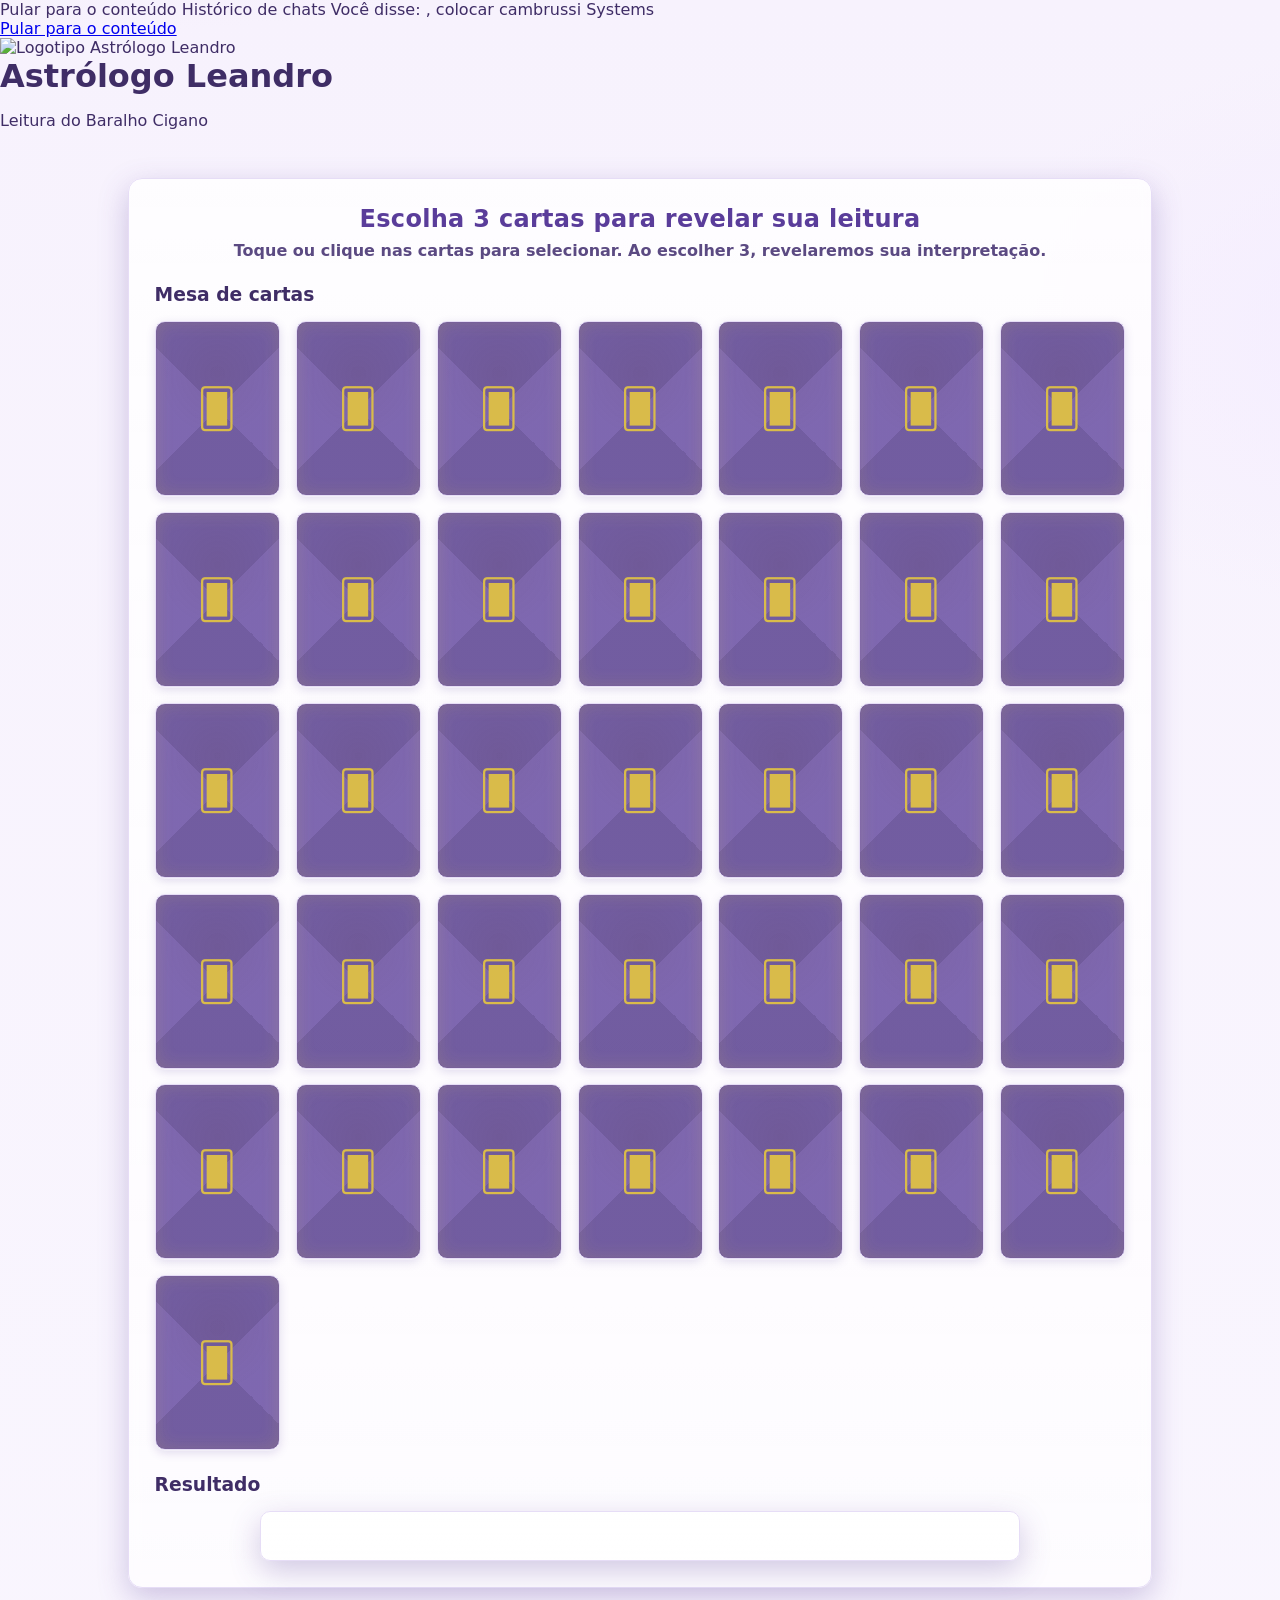
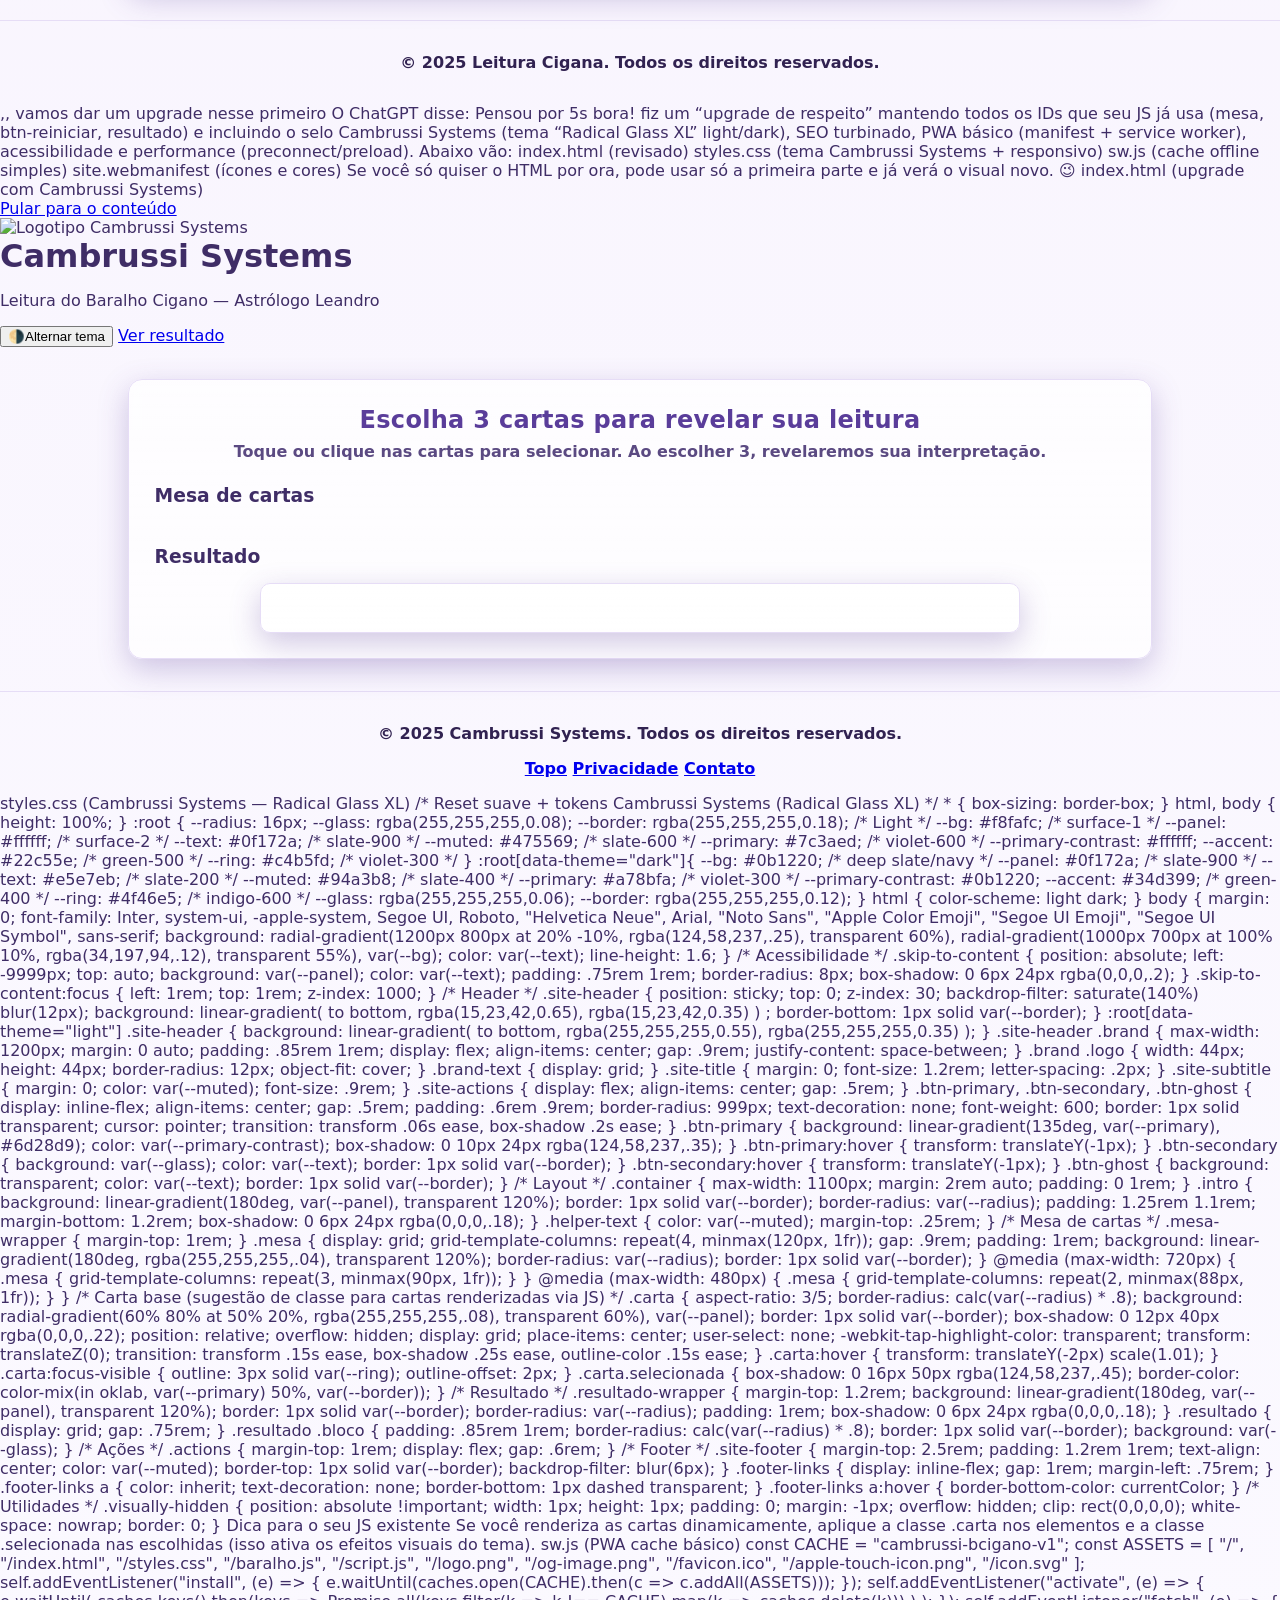
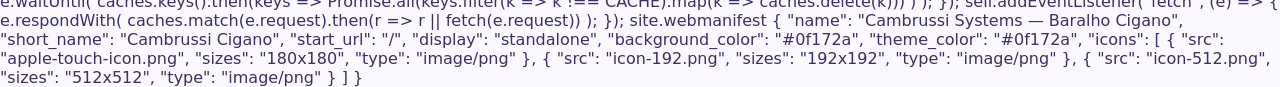
==== commit 48067191: "alteraçao" ====
--- a/index.html
+++ b/index.html
@@ -528,18 +528,3 @@
     { "src": "icon-512.png", "sizes": "512x512", "type": "image/png" }
   ]
 }
-Como integrar com seu baralho.js / script.js
-IDs preservados: #mesa, #btn-reiniciar, #resultado.
-
-Aplique .carta no elemento de cada carta. Ao selecionar, adicione .selecionada.
-Ex.: cardEl.classList.add('carta'); if (selecionada) cardEl.classList.add('selecionada');
-
-O botão de tema já funciona e não interfere na sua lógica.
-
-Se quiser, no próximo passo eu integro seu baralho.js para renderizar as cartas nesse visual (com baralho completo, textos prontos para cada carta e leitura automática). Quer que eu já plugue tudo e te entregue um .zip pronto pra subir?
-
-
-
-
-Nenhum arquivo escolhidoNenhum arquivo escolhido
-O ChatGPT pode cometer erros. Por isso, lembre-se de conferir informações relevantes.
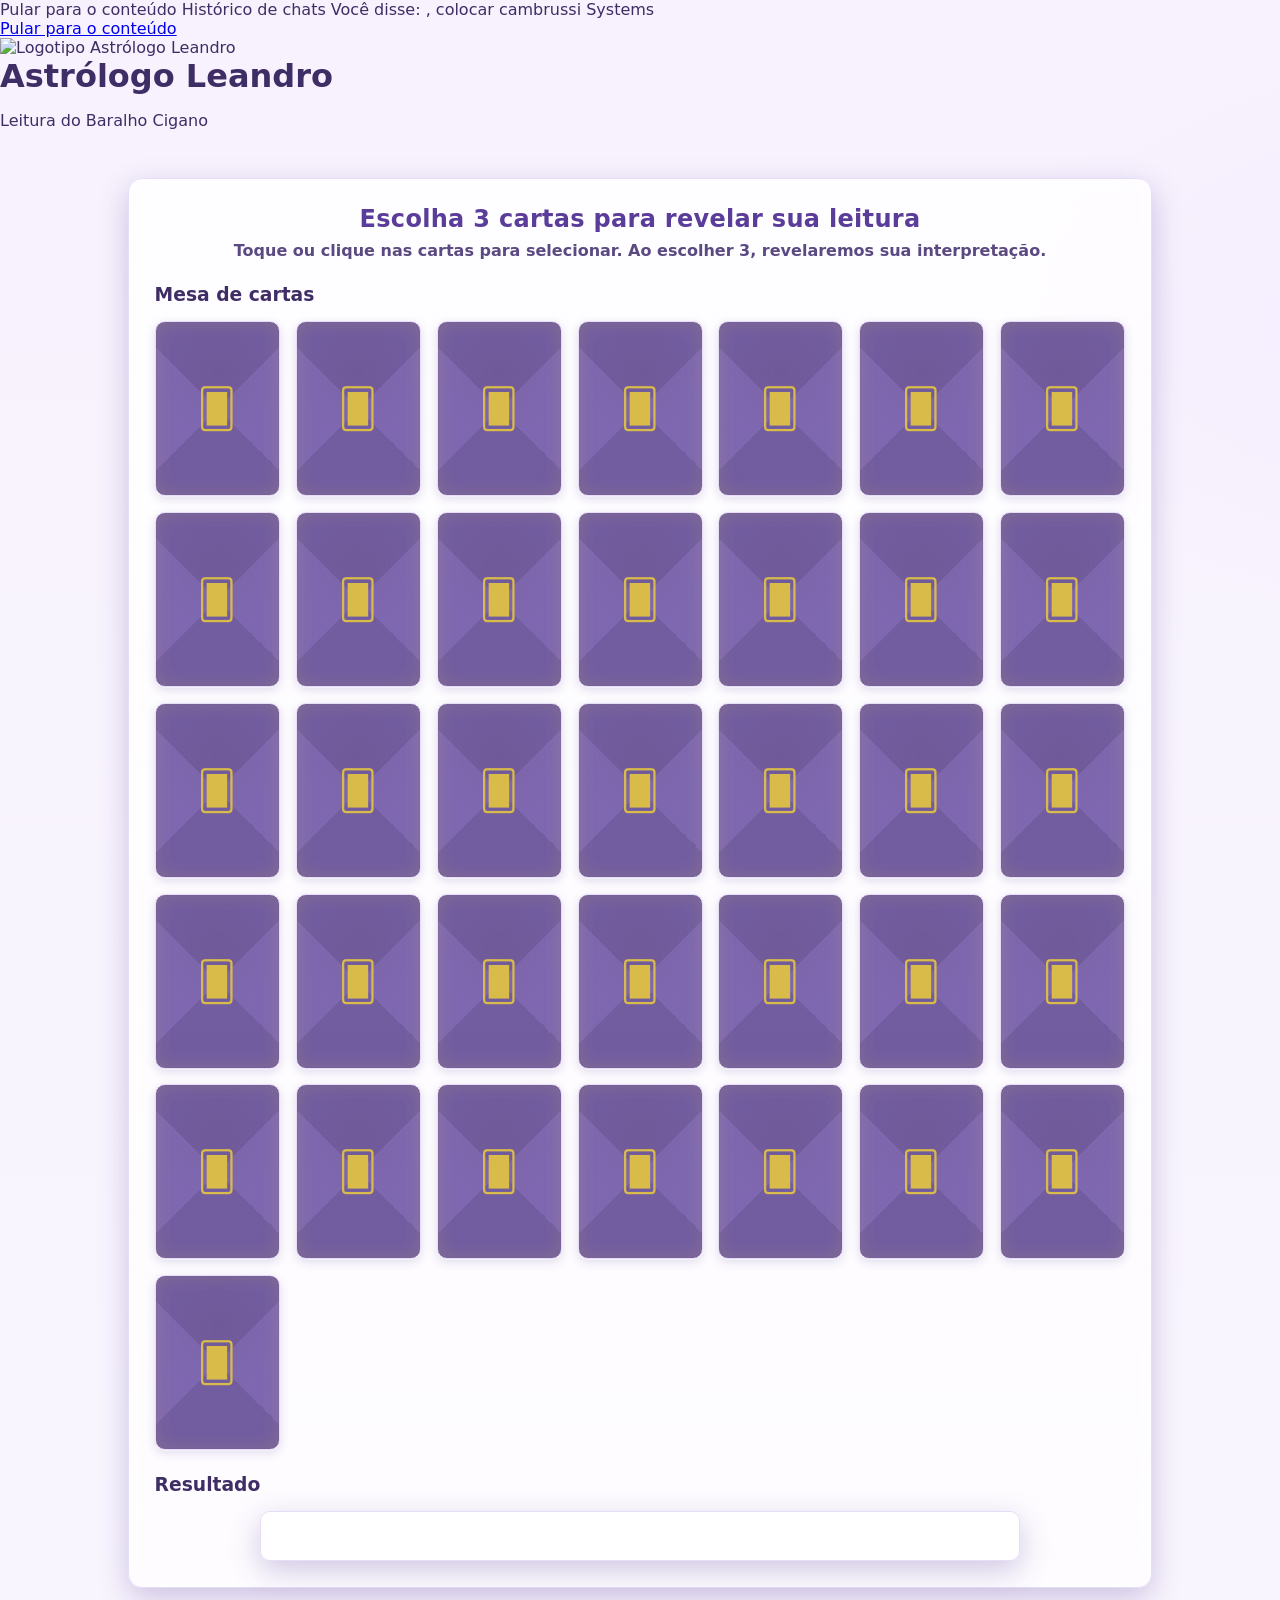
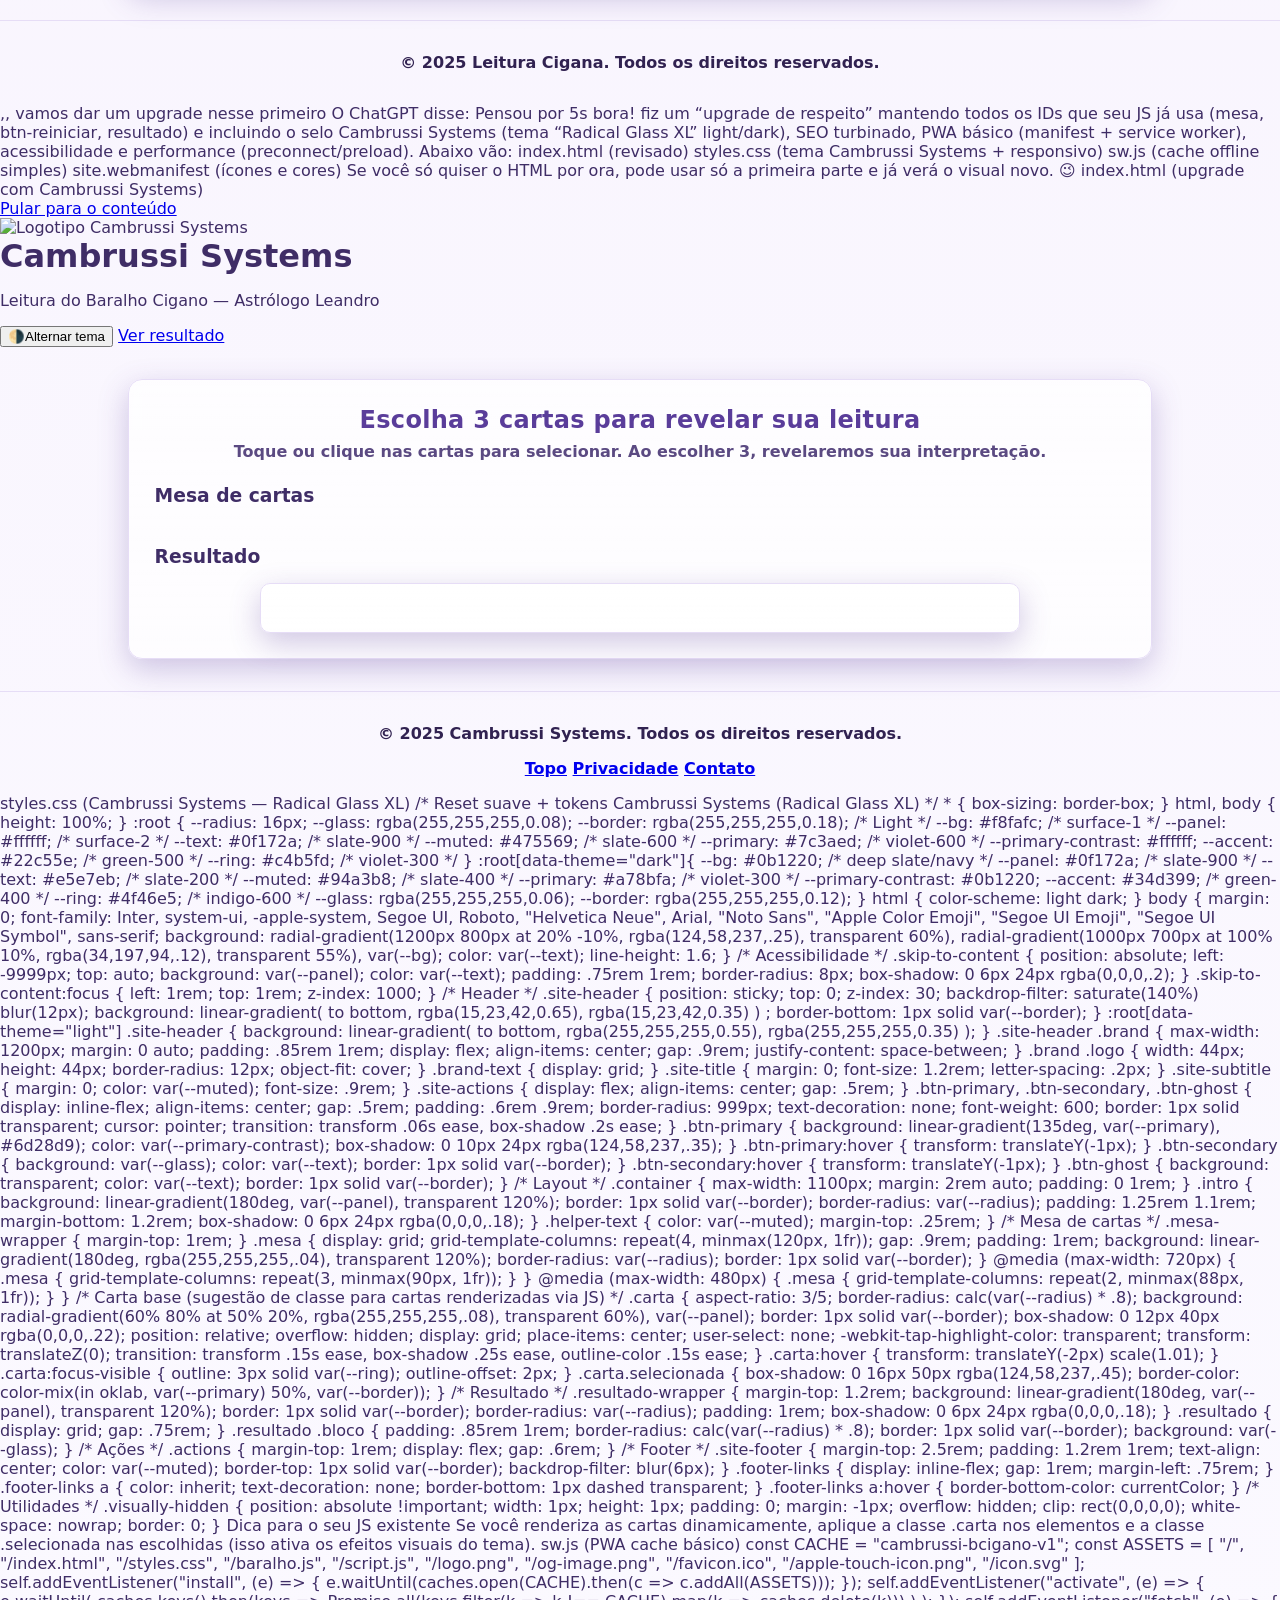
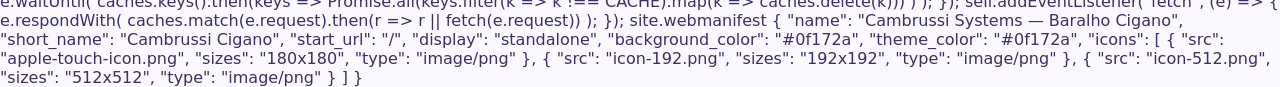
==== commit d3ebc054: "alteração" ====
--- a/index.html
+++ b/index.html
@@ -528,3 +528,4 @@
     { "src": "icon-512.png", "sizes": "512x512", "type": "image/png" }
   ]
 }
+
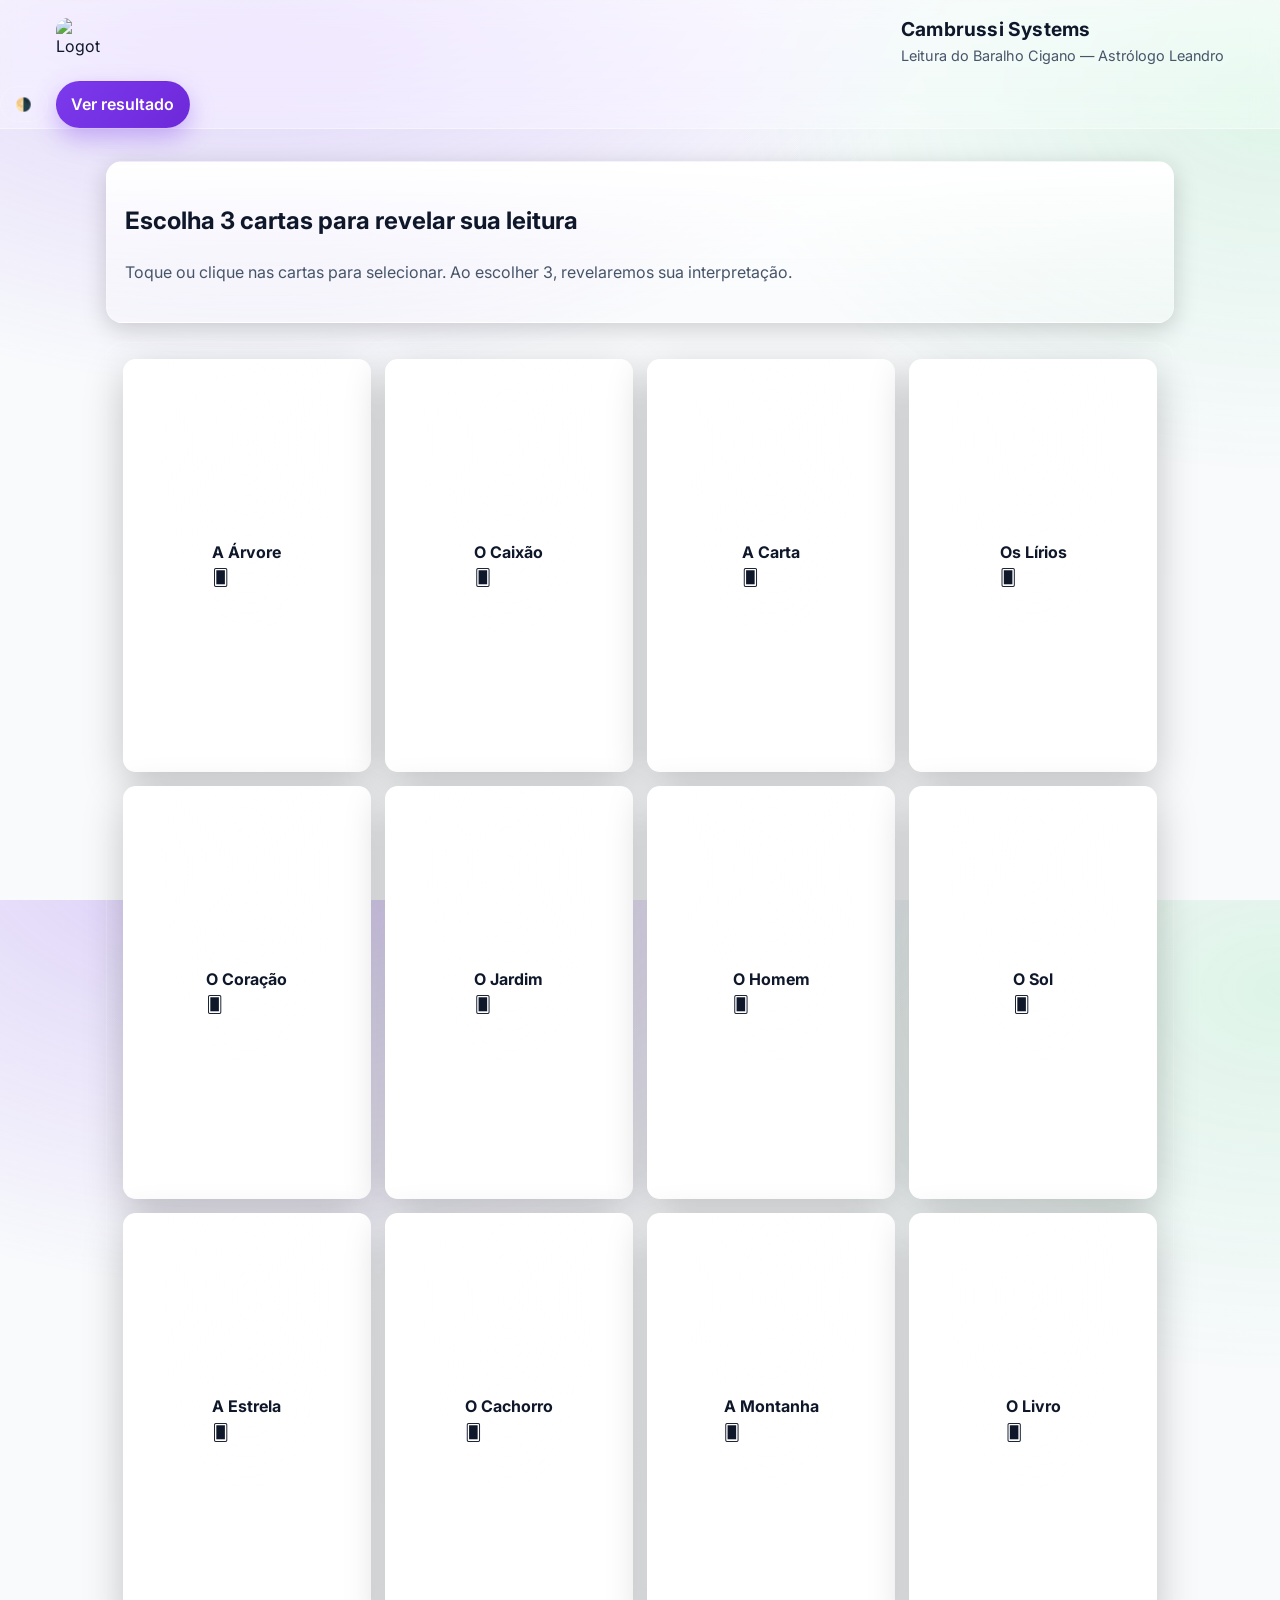
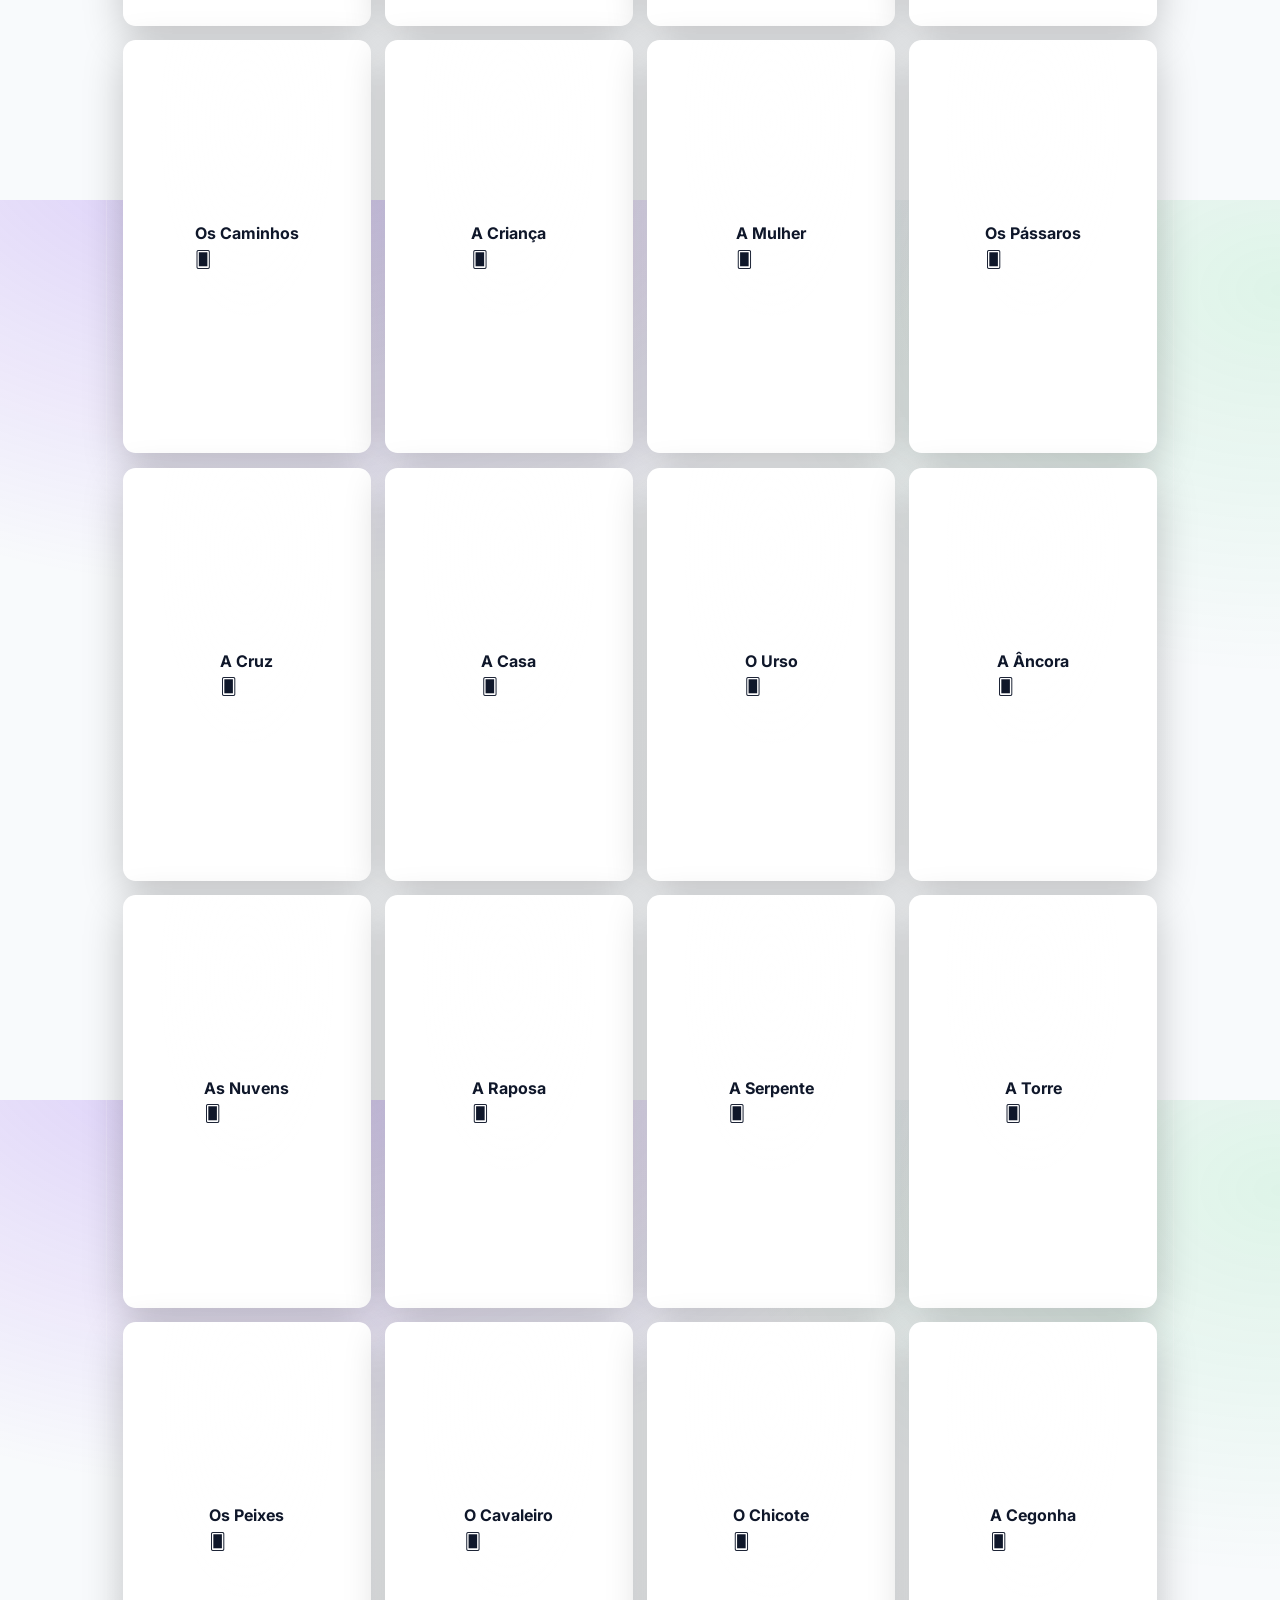
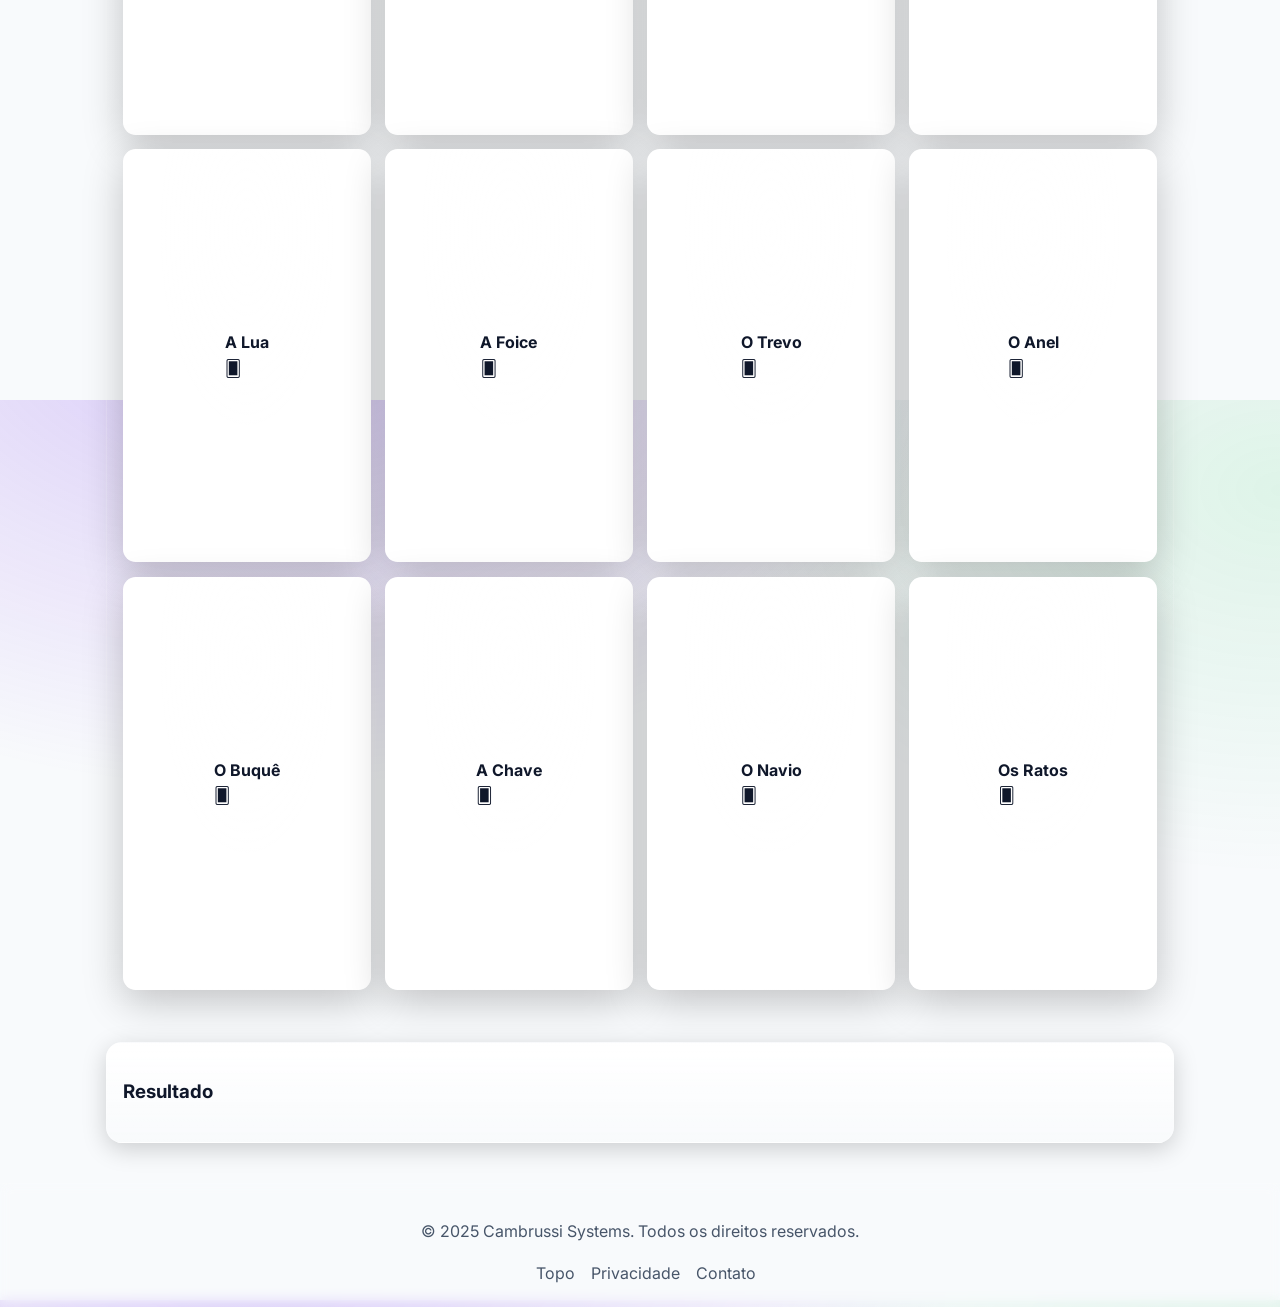
==== commit eed73664: "alteração" ====
--- a/index.html
+++ b/index.html
@@ -1,133 +1,3 @@
-Pular para o conteúdo
-Histórico de chats
-
-Você disse:
-<!DOCTYPE html>
-<html lang="pt-BR">
-<head>
-  <meta charset="UTF-8" />
-  <meta name="viewport" content="width=device-width, initial-scale=1" />
-
-  <title>Leitura do Baralho Cigano — Astrólogo Leandro</title>, colocar cambrussi Systems 
-  <meta name="description" content="Escolha 3 cartas do Baralho Cigano e receba sua leitura personalizada com interpretações claras e objetivas." />
-  <meta name="author" content="Astrólogo Leandro" />
-  <meta name="theme-color" content="#0f172a" />
-  <meta name="color-scheme" content="light dark" />
-
-  <!-- SEO/social -->
-  <meta property="og:title" content="Leitura do Baralho Cigano — Astrólogo Leandro" />
-  <meta property="og:description" content="Selecione 3 cartas para revelar sua leitura." />
-  <meta property="og:type" content="website" />
-  <meta property="og:image" content="og-image.png" />
-  <meta name="twitter:card" content="summary_large_image" />
-
-  <!-- Ícones -->
-  <link rel="icon" href="favicon.ico" />
-  <link rel="apple-touch-icon" href="apple-touch-icon.png" />
-
-  <!-- Fontes (opcional; remova se preferir apenas fontes do sistema) -->
-  <link rel="preconnect" href="https://fonts.googleapis.com" />
-  <link rel="preconnect" href="https://fonts.gstatic.com" crossorigin />
-  <link href="https://fonts.googleapis.com/css2?family=Inter:wght@400;600;700&display=swap" rel="stylesheet" />
-
-  <!-- CSS principal -->
-  <link rel="stylesheet" href="styles.css" />
-</head>
-
-<body>
-  <!-- Link de pulo para acessibilidade -->
-  <a class="skip-to-content" href="#conteudo">Pular para o conteúdo</a>
-
-  <header class="site-header" role="banner">
-    <div class="brand">
-      <img src="logo.png" alt="Logotipo Astrólogo Leandro" class="logo" />
-      <div class="brand-text">
-        <h1 class="site-title">Astrólogo Leandro</h1>
-        <p class="site-subtitle">Leitura do Baralho Cigano</p>
-      </div>
-    </div>
-
-    <!-- Espaço para ações futuras: tema, ajuda, etc. (não quebra o JS existente) -->
-    <nav class="site-actions" aria-label="Ações rápidas">
-      <!-- Botão opcional de tema (adicione JS depois, se quiser) -->
-      <!-- <button id="btn-tema" type="button" aria-pressed="false" title="Alternar tema">🌗</button> -->
-    </nav>
-  </header>
-
-  <main id="conteudo" class="container" role="main">
-    <section class="intro" aria-labelledby="titulo-principal">
-      <h2 id="titulo-principal">Escolha 3 cartas para revelar sua leitura</h2>
-      <p class="helper-text">
-        Toque ou clique nas cartas para selecionar. Ao escolher 3, revelaremos sua interpretação.
-      </p>
-    </section>
-
-    <section class="mesa-wrapper" aria-labelledby="titulo-mesa">
-      <h3 id="titulo-mesa" class="visually-hidden">Mesa de cartas</h3>
-      <!-- Mantido o mesmo ID para compatibilidade com seu script -->
-      <div id="mesa" class="mesa" role="group" aria-label="Mesa de cartas: selecione três cartas"></div>
-
-      <!-- Botão mantido com o mesmo ID; apenas melhoramos a acessibilidade -->
-      <div class="actions">
-        <button
-          id="btn-reiniciar"
-          type="button"
-          style="display:none;"
-          aria-hidden="true"
-          aria-label="Jogar novamente e embaralhar as cartas"
-        >
-          Jogar Novamente
-        </button>
-      </div>
-    </section>
-
-    <section class="resultado-wrapper" aria-labelledby="titulo-resultado">
-      <h3 id="titulo-resultado">Resultado</h3>
-      <!-- Mantido o mesmo ID; agora com ARIA para leitores de tela anunciarem mudanças -->
-      <div id="resultado" class="resultado" role="status" aria-live="polite" aria-atomic="true"></div>
-      <noscript>
-        <p>Ative o JavaScript para visualizar a leitura das cartas.</p>
-      </noscript>
-    </section>
-  </main>
-
-  <footer class="site-footer" role="contentinfo">
-    <p>&copy; 2025 Leitura Cigana. Todos os direitos reservados.</p>
-  </footer>
-
-  <!-- Scripts (usar defer evita bloquear o carregamento e mantém a ordem necessária) -->
-  <script src="baralho.js" defer></script>
-  <script src="script.js" defer></script>
-
-  <!-- Dados estruturados mínimos para SEO -->
-  <script type="application/ld+json">
-  {
-    "@context": "https://schema.org",
-    "@type": "Person",
-    "name": "Astrólogo Leandro",
-    "jobTitle": "Astrólogo",
-    "image": "logo.png",
-    "url": ""
-  }
-  </script>
-</body>
-</html>,, vamos dar um upgrade nesse primeiro 
-O ChatGPT disse:
-
-Pensou por 5s
-bora! fiz um “upgrade de respeito” mantendo todos os IDs que seu JS já usa (mesa, btn-reiniciar, resultado) e incluindo o selo Cambrussi Systems (tema “Radical Glass XL” light/dark), SEO turbinado, PWA básico (manifest + service worker), acessibilidade e performance (preconnect/preload). Abaixo vão:
-
-index.html (revisado)
-
-styles.css (tema Cambrussi Systems + responsivo)
-
-sw.js (cache offline simples)
-
-site.webmanifest (ícones e cores)
-
-Se você só quiser o HTML por ora, pode usar só a primeira parte e já verá o visual novo. 😉
-
-index.html (upgrade com Cambrussi Systems)
 <!DOCTYPE html>
 <html lang="pt-BR">
 <head>
@@ -302,230 +172,3 @@
   </script>
 </body>
 </html>
-styles.css (Cambrussi Systems — Radical Glass XL)
-/* Reset suave + tokens Cambrussi Systems (Radical Glass XL) */
-* { box-sizing: border-box; }
-html, body { height: 100%; }
-:root {
-  --radius: 16px;
-  --glass: rgba(255,255,255,0.08);
-  --border: rgba(255,255,255,0.18);
-
-  /* Light */
-  --bg: #f8fafc;            /* surface-1 */
-  --panel: #ffffff;         /* surface-2 */
-  --text: #0f172a;          /* slate-900 */
-  --muted: #475569;         /* slate-600 */
-  --primary: #7c3aed;       /* violet-600 */
-  --primary-contrast: #ffffff;
-  --accent: #22c55e;        /* green-500 */
-  --ring: #c4b5fd;          /* violet-300 */
-}
-:root[data-theme="dark"]{
-  --bg: #0b1220;            /* deep slate/navy */
-  --panel: #0f172a;         /* slate-900 */
-  --text: #e5e7eb;          /* slate-200 */
-  --muted: #94a3b8;         /* slate-400 */
-  --primary: #a78bfa;       /* violet-300 */
-  --primary-contrast: #0b1220;
-  --accent: #34d399;        /* green-400 */
-  --ring: #4f46e5;          /* indigo-600 */
-  --glass: rgba(255,255,255,0.06);
-  --border: rgba(255,255,255,0.12);
-}
-
-html { color-scheme: light dark; }
-body {
-  margin: 0;
-  font-family: Inter, system-ui, -apple-system, Segoe UI, Roboto, "Helvetica Neue", Arial, "Noto Sans", "Apple Color Emoji", "Segoe UI Emoji", "Segoe UI Symbol", sans-serif;
-  background: radial-gradient(1200px 800px at 20% -10%, rgba(124,58,237,.25), transparent 60%),
-              radial-gradient(1000px 700px at 100% 10%, rgba(34,197,94,.12), transparent 55%),
-              var(--bg);
-  color: var(--text);
-  line-height: 1.6;
-}
-
-/* Acessibilidade */
-.skip-to-content {
-  position: absolute; left: -9999px; top: auto;
-  background: var(--panel); color: var(--text);
-  padding: .75rem 1rem; border-radius: 8px; box-shadow: 0 6px 24px rgba(0,0,0,.2);
-}
-.skip-to-content:focus { left: 1rem; top: 1rem; z-index: 1000; }
-
-/* Header */
-.site-header {
-  position: sticky; top: 0; z-index: 30;
-  backdrop-filter: saturate(140%) blur(12px);
-  background: linear-gradient( to bottom, rgba(15,23,42,0.65), rgba(15,23,42,0.35) ) ;
-  border-bottom: 1px solid var(--border);
-}
-:root[data-theme="light"] .site-header {
-  background: linear-gradient( to bottom, rgba(255,255,255,0.55), rgba(255,255,255,0.35) );
-}
-.site-header .brand {
-  max-width: 1200px; margin: 0 auto; padding: .85rem 1rem;
-  display: flex; align-items: center; gap: .9rem; justify-content: space-between;
-}
-.brand .logo { width: 44px; height: 44px; border-radius: 12px; object-fit: cover; }
-.brand-text { display: grid; }
-.site-title { margin: 0; font-size: 1.2rem; letter-spacing: .2px; }
-.site-subtitle { margin: 0; color: var(--muted); font-size: .9rem; }
-
-.site-actions { display: flex; align-items: center; gap: .5rem; }
-.btn-primary, .btn-secondary, .btn-ghost {
-  display: inline-flex; align-items: center; gap: .5rem;
-  padding: .6rem .9rem; border-radius: 999px; text-decoration: none; font-weight: 600;
-  border: 1px solid transparent; cursor: pointer; transition: transform .06s ease, box-shadow .2s ease;
-}
-.btn-primary {
-  background: linear-gradient(135deg, var(--primary), #6d28d9);
-  color: var(--primary-contrast);
-  box-shadow: 0 10px 24px rgba(124,58,237,.35);
-}
-.btn-primary:hover { transform: translateY(-1px); }
-.btn-secondary {
-  background: var(--glass); color: var(--text); border: 1px solid var(--border);
-}
-.btn-secondary:hover { transform: translateY(-1px); }
-.btn-ghost {
-  background: transparent; color: var(--text); border: 1px solid var(--border);
-}
-
-/* Layout */
-.container {
-  max-width: 1100px; margin: 2rem auto; padding: 0 1rem;
-}
-.intro {
-  background: linear-gradient(180deg, var(--panel), transparent 120%);
-  border: 1px solid var(--border);
-  border-radius: var(--radius);
-  padding: 1.25rem 1.1rem; margin-bottom: 1.2rem;
-  box-shadow: 0 6px 24px rgba(0,0,0,.18);
-}
-.helper-text { color: var(--muted); margin-top: .25rem; }
-
-/* Mesa de cartas */
-.mesa-wrapper { margin-top: 1rem; }
-.mesa {
-  display: grid;
-  grid-template-columns: repeat(4, minmax(120px, 1fr));
-  gap: .9rem;
-  padding: 1rem;
-  background: linear-gradient(180deg, rgba(255,255,255,.04), transparent 120%);
-  border-radius: var(--radius);
-  border: 1px solid var(--border);
-}
-@media (max-width: 720px) {
-  .mesa { grid-template-columns: repeat(3, minmax(90px, 1fr)); }
-}
-@media (max-width: 480px) {
-  .mesa { grid-template-columns: repeat(2, minmax(88px, 1fr)); }
-}
-
-/* Carta base (sugestão de classe para cartas renderizadas via JS) */
-.carta {
-  aspect-ratio: 3/5;
-  border-radius: calc(var(--radius) * .8);
-  background: radial-gradient(60% 80% at 50% 20%, rgba(255,255,255,.08), transparent 60%), var(--panel);
-  border: 1px solid var(--border);
-  box-shadow: 0 12px 40px rgba(0,0,0,.22);
-  position: relative; overflow: hidden;
-  display: grid; place-items: center;
-  user-select: none; -webkit-tap-highlight-color: transparent;
-  transform: translateZ(0);
-  transition: transform .15s ease, box-shadow .25s ease, outline-color .15s ease;
-}
-.carta:hover { transform: translateY(-2px) scale(1.01); }
-.carta:focus-visible { outline: 3px solid var(--ring); outline-offset: 2px; }
-.carta.selecionada {
-  box-shadow: 0 16px 50px rgba(124,58,237,.45);
-  border-color: color-mix(in oklab, var(--primary) 50%, var(--border));
-}
-
-/* Resultado */
-.resultado-wrapper {
-  margin-top: 1.2rem;
-  background: linear-gradient(180deg, var(--panel), transparent 120%);
-  border: 1px solid var(--border);
-  border-radius: var(--radius);
-  padding: 1rem;
-  box-shadow: 0 6px 24px rgba(0,0,0,.18);
-}
-.resultado {
-  display: grid; gap: .75rem;
-}
-.resultado .bloco {
-  padding: .85rem 1rem; border-radius: calc(var(--radius) * .8);
-  border: 1px solid var(--border);
-  background: var(--glass);
-}
-
-/* Ações */
-.actions { margin-top: 1rem; display: flex; gap: .6rem; }
-
-/* Footer */
-.site-footer {
-  margin-top: 2.5rem; padding: 1.2rem 1rem; text-align: center;
-  color: var(--muted);
-  border-top: 1px solid var(--border);
-  backdrop-filter: blur(6px);
-}
-.footer-links { display: inline-flex; gap: 1rem; margin-left: .75rem; }
-.footer-links a { color: inherit; text-decoration: none; border-bottom: 1px dashed transparent; }
-.footer-links a:hover { border-bottom-color: currentColor; }
-
-/* Utilidades */
-.visually-hidden {
-  position: absolute !important; width: 1px; height: 1px; padding: 0; margin: -1px;
-  overflow: hidden; clip: rect(0,0,0,0); white-space: nowrap; border: 0;
-}
-Dica para o seu JS existente
-Se você renderiza as cartas dinamicamente, aplique a classe .carta nos elementos e a classe .selecionada nas escolhidas (isso ativa os efeitos visuais do tema).
-
-sw.js (PWA cache básico)
-const CACHE = "cambrussi-bcigano-v1";
-const ASSETS = [
-  "/", "/index.html",
-  "/styles.css",
-  "/baralho.js",
-  "/script.js",
-  "/logo.png",
-  "/og-image.png",
-  "/favicon.ico",
-  "/apple-touch-icon.png",
-  "/icon.svg"
-];
-
-self.addEventListener("install", (e) => {
-  e.waitUntil(caches.open(CACHE).then(c => c.addAll(ASSETS)));
-});
-
-self.addEventListener("activate", (e) => {
-  e.waitUntil(
-    caches.keys().then(keys =>
-      Promise.all(keys.filter(k => k !== CACHE).map(k => caches.delete(k)))
-    )
-  );
-});
-
-self.addEventListener("fetch", (e) => {
-  e.respondWith(
-    caches.match(e.request).then(r => r || fetch(e.request))
-  );
-});
-site.webmanifest
-{
-  "name": "Cambrussi Systems — Baralho Cigano",
-  "short_name": "Cambrussi Cigano",
-  "start_url": "/",
-  "display": "standalone",
-  "background_color": "#0f172a",
-  "theme_color": "#0f172a",
-  "icons": [
-    { "src": "apple-touch-icon.png", "sizes": "180x180", "type": "image/png" },
-    { "src": "icon-192.png", "sizes": "192x192", "type": "image/png" },
-    { "src": "icon-512.png", "sizes": "512x512", "type": "image/png" }
-  ]
-}
-
--- a/styles.css
+++ b/styles.css
@@ -1,212 +1,177 @@
-/* =========================================================
-   Tema místico — Tokens
-   ========================================================= */
-:root{
-  --roxo-escuro:#5A3D9A;
-  --roxo-700:#4a2f86;
-  --lilas-claro:#D4B6D4;
-  --lilas-bem-claro:#F3EAF7;
-  --dourado:#D9BB4A;
-  --dourado-600:#c9ad3d;
-  --ink:#3f2d66;
-  --ink-weak:#5b4a82;
-  --border:#e6ddf6;
-  --shadow:0 10px 30px rgba(90,61,154,.28);
-  --glow:0 0 0 3px color-mix(in oklab, var(--dourado) 42%, white 58%);
-  --radius:14px; --radius-sm:10px;
-  --sp-1:.5rem; --sp-2:.75rem; --sp-3:1rem; --sp-4:1.5rem; --sp-5:2rem;
-  --dur-1:120ms; --dur-2:220ms; --dur-3:420ms;
-  --ease:cubic-bezier(.2,.7,.2,1);
-  --bg: radial-gradient(1200px 600px at 10% -10%, #efe7f6 0%, transparent 60%),
-        radial-gradient(1000px 500px at 120% 10%, #f4ecff 0%, transparent 60%),
-        linear-gradient(180deg,#f7f2fd 0%,#fbf9ff 100%);
+/* Reset suave + tokens Cambrussi Systems (Radical Glass XL) */
+* { box-sizing: border-box; }
+html, body { height: 100%; }
+:root {
+  --radius: 16px;
+  --glass: rgba(255,255,255,0.08);
+  --border: rgba(255,255,255,0.18);
+
+  /* Light */
+  --bg: #f8fafc;            /* surface-1 */
+  --panel: #ffffff;         /* surface-2 */
+  --text: #0f172a;          /* slate-900 */
+  --muted: #475569;         /* slate-600 */
+  --primary: #7c3aed;       /* violet-600 */
+  --primary-contrast: #ffffff;
+  --accent: #22c55e;        /* green-500 */
+  --ring: #c4b5fd;          /* violet-300 */
 }
-@media (prefers-color-scheme: dark){
-  :root{
-    --bg: radial-gradient(1200px 600px at 10% -10%, #2a1f42 0%, transparent 60%),
-          radial-gradient(1000px 500px at 120% 10%, #3d2b64 0%, transparent 60%),
-          linear-gradient(180deg,#1d1630 0%,#1a142b 100%);
-    --border:#4a3c70;
-    --ink:#f2edff; --ink-weak:#d7cff0;
-    --roxo-escuro:#7e62d9; --roxo-700:#7057c2;
-    --dourado:#e6c85a; --dourado-600:#d2b54f;
-    --shadow:0 12px 34px rgba(0,0,0,.35);
-  }
-}
-@media (prefers-reduced-motion: reduce){
-  :root{ --dur-1:0ms; --dur-2:0ms; --dur-3:0ms; }
+:root[data-theme="dark"]{
+  --bg: #0b1220;            /* deep slate/navy */
+  --panel: #0f172a;         /* slate-900 */
+  --text: #e5e7eb;          /* slate-200 */
+  --muted: #94a3b8;         /* slate-400 */
+  --primary: #a78bfa;       /* violet-300 */
+  --primary-contrast: #0b1220;
+  --accent: #34d399;        /* green-400 */
+  --ring: #4f46e5;          /* indigo-600 */
+  --glass: rgba(255,255,255,0.06);
+  --border: rgba(255,255,255,0.12);
 }
 
-/* Base */
-*{box-sizing:border-box}
-html{scroll-behavior:smooth}
-body{
-  margin:0; min-height:100vh; display:flex; flex-direction:column;
-  font-family:system-ui, "Segoe UI", Inter, Roboto, Arial, sans-serif;
-  background:var(--bg); color:var(--ink);
+html { color-scheme: light dark; }
+body {
+  margin: 0;
+  font-family: Inter, system-ui, -apple-system, Segoe UI, Roboto, "Helvetica Neue", Arial, "Noto Sans", "Apple Color Emoji", "Segoe UI Emoji", "Segoe UI Symbol", sans-serif;
+  background: radial-gradient(1200px 800px at 20% -10%, rgba(124,58,237,.25), transparent 60%),
+              radial-gradient(1000px 700px at 100% 10%, rgba(34,197,94,.12), transparent 55%),
+              var(--bg);
+  color: var(--text);
+  line-height: 1.6;
 }
 
-/* Container principal (seu <main>) */
-main{
-  flex:1; width:100%; max-width:1024px; margin:var(--sp-5) auto;
-  padding:clamp(1rem,2vw,2rem);
-  background:linear-gradient(180deg, #ffffffcc, #ffffffb3);
-  backdrop-filter:saturate(120%) blur(6px);
-  border:1px solid var(--border);
-  border-radius:var(--radius);
-  box-shadow:var(--shadow);
+/* Acessibilidade */
+.skip-to-content {
+  position: absolute; left: -9999px; top: auto;
+  background: var(--panel); color: var(--text);
+  padding: .75rem 1rem; border-radius: 8px; box-shadow: 0 6px 24px rgba(0,0,0,.2);
+}
+.skip-to-content:focus { left: 1rem; top: 1rem; z-index: 1000; }
+
+/* Header */
+.site-header {
+  position: sticky; top: 0; z-index: 30;
+  backdrop-filter: saturate(140%) blur(12px);
+  background: linear-gradient( to bottom, rgba(15,23,42,0.65), rgba(15,23,42,0.35) ) ;
+  border-bottom: 1px solid var(--border);
+}
+:root[data-theme="light"] .site-header {
+  background: linear-gradient( to bottom, rgba(255,255,255,0.55), rgba(255,255,255,0.35) );
+}
+.site-header .brand {
+  max-width: 1200px; margin: 0 auto; padding: .85rem 1rem;
+  display: flex; align-items: center; gap: .9rem; justify-content: space-between;
+}
+.brand .logo { width: 44px; height: 44px; border-radius: 12px; object-fit: cover; }
+.brand-text { display: grid; }
+.site-title { margin: 0; font-size: 1.2rem; letter-spacing: .2px; }
+.site-subtitle { margin: 0; color: var(--muted); font-size: .9rem; }
+
+.site-actions { display: flex; align-items: center; gap: .5rem; }
+.btn-primary, .btn-secondary, .btn-ghost {
+  display: inline-flex; align-items: center; gap: .5rem;
+  padding: .6rem .9rem; border-radius: 999px; text-decoration: none; font-weight: 600;
+  border: 1px solid transparent; cursor: pointer; transition: transform .06s ease, box-shadow .2s ease;
+}
+.btn-primary {
+  background: linear-gradient(135deg, var(--primary), #6d28d9);
+  color: var(--primary-contrast);
+  box-shadow: 0 10px 24px rgba(124,58,237,.35);
+}
+.btn-primary:hover { transform: translateY(-1px); }
+.btn-secondary {
+  background: var(--glass); color: var(--text); border: 1px solid var(--border);
+}
+.btn-secondary:hover { transform: translateY(-1px); }
+.btn-ghost {
+  background: transparent; color: var(--text); border: 1px solid var(--border);
 }
 
-/* Títulos */
-h1,h2,h3{margin:0 0 var(--sp-3)}
-h2{
-  text-align:center; color:var(--roxo-escuro);
-  letter-spacing:.3px; font-weight:800;
+/* Layout */
+.container {
+  max-width: 1100px; margin: 2rem auto; padding: 0 1rem;
+}
+.intro {
+  background: linear-gradient(180deg, var(--panel), transparent 120%);
+  border: 1px solid var(--border);
+  border-radius: var(--radius);
+  padding: 1.25rem 1.1rem; margin-bottom: 1.2rem;
+  box-shadow: 0 6px 24px rgba(0,0,0,.18);
+}
+.helper-text { color: var(--muted); margin-top: .25rem; }
+
+/* Mesa de cartas */
+.mesa-wrapper { margin-top: 1rem; }
+.mesa {
+  display: grid;
+  grid-template-columns: repeat(4, minmax(120px, 1fr));
+  gap: .9rem;
+  padding: 1rem;
+  background: linear-gradient(180deg, rgba(255,255,255,.04), transparent 120%);
+  border-radius: var(--radius);
+  border: 1px solid var(--border);
+}
+@media (max-width: 720px) {
+  .mesa { grid-template-columns: repeat(3, minmax(90px, 1fr)); }
+}
+@media (max-width: 480px) {
+  .mesa { grid-template-columns: repeat(2, minmax(88px, 1fr)); }
 }
 
-/* Texto auxiliar (se estiver usando) */
-.helper-text{
-  text-align:center; margin:-.5rem 0 var(--sp-4); color:var(--ink-weak); font-weight:600;
+/* Carta base (sugestão de classe para cartas renderizadas via JS) */
+.carta {
+  aspect-ratio: 3/5;
+  border-radius: calc(var(--radius) * .8);
+  background: radial-gradient(60% 80% at 50% 20%, rgba(255,255,255,.08), transparent 60%), var(--panel);
+  border: 1px solid var(--border);
+  box-shadow: 0 12px 40px rgba(0,0,0,.22);
+  position: relative; overflow: hidden;
+  display: grid; place-items: center;
+  user-select: none; -webkit-tap-highlight-color: transparent;
+  transform: translateZ(0);
+  transition: transform .15s ease, box-shadow .25s ease, outline-color .15s ease;
+}
+.carta:hover { transform: translateY(-2px) scale(1.01); }
+.carta:focus-visible { outline: 3px solid var(--ring); outline-offset: 2px; }
+.carta.selecionada {
+  box-shadow: 0 16px 50px rgba(124,58,237,.45);
+  border-color: color-mix(in oklab, var(--primary) 50%, var(--border));
 }
 
-/* =========================================================
-   Mesa de cartas — GRID fluido
-   ========================================================= */
-#mesa{
-  display:grid;
-  grid-template-columns: repeat(auto-fit, minmax(110px,1fr));
-  gap:clamp(.75rem,1.6vw,1rem);
-  justify-items:center; align-items:stretch;
-  margin-bottom:var(--sp-4);
-  perspective:1200px;
+/* Resultado */
+.resultado-wrapper {
+  margin-top: 1.2rem;
+  background: linear-gradient(180deg, var(--panel), transparent 120%);
+  border: 1px solid var(--border);
+  border-radius: var(--radius);
+  padding: 1rem;
+  box-shadow: 0 6px 24px rgba(0,0,0,.18);
+}
+.resultado {
+  display: grid; gap: .75rem;
+}
+.resultado .bloco {
+  padding: .85rem 1rem; border-radius: calc(var(--radius) * .8);
+  border: 1px solid var(--border);
+  background: var(--glass);
 }
 
-/* Carta */
-.carta{
-  width:100%; max-width:150px; aspect-ratio:5/7;
-  position:relative; cursor:pointer; border-radius:var(--radius-sm);
-  transform-style:preserve-3d; will-change:transform, box-shadow, filter;
-  transition:transform var(--dur-2) var(--ease), box-shadow var(--dur-2) var(--ease), filter var(--dur-2) var(--ease);
-  outline:none; background:transparent;
-  box-shadow:0 3px 10px rgba(90,61,154,.18);
+/* Ações */
+.actions { margin-top: 1rem; display: flex; gap: .6rem; }
+
+/* Footer */
+.site-footer {
+  margin-top: 2.5rem; padding: 1.2rem 1rem; text-align: center;
+  color: var(--muted);
+  border-top: 1px solid var(--border);
+  backdrop-filter: blur(6px);
 }
-@media (hover:hover){
-  .carta:hover{ transform:translateY(-3px) rotateX(2deg) rotateY(-2deg); filter:saturate(1.03) }
+.footer-links { display: inline-flex; gap: 1rem; margin-left: .75rem; }
+.footer-links a { color: inherit; text-decoration: none; border-bottom: 1px dashed transparent; }
+.footer-links a:hover { border-bottom-color: currentColor; }
+
+/* Utilidades */
+.visually-hidden {
+  position: absolute !important; width: 1px; height: 1px; padding: 0; margin: -1px;
+  overflow: hidden; clip: rect(0,0,0,0); white-space: nowrap; border: 0;
 }
-.carta:active{ transform:translateY(0) scale(.98) }
-.carta:focus-visible{ box-shadow:var(--glow), 0 10px 26px rgba(90,61,154,.28) }
-
-/* Núcleo do flip */
-.carta-inner{
-  position:absolute; inset:0; border-radius:inherit;
-  transform-style:preserve-3d;
-  transition:transform var(--dur-3) var(--ease);
-}
-.carta.virada .carta-inner{ transform:rotateY(180deg) }
-
-/* Faces */
-.carta-frente,.carta-verso{
-  position:absolute; inset:0; display:grid; place-items:center;
-  border-radius:inherit; backface-visibility:hidden; padding:.6rem;
-  border:1px solid var(--border);
-  box-shadow: inset 0 0 0 1px color-mix(in oklab, var(--roxo-escuro) 10%, transparent 90%),
-              inset 0 0 18px color-mix(in oklab, var(--dourado) 18%, transparent 82%),
-              0 1px 0 #fff6;
-}
-
-/* Frente (revelada) */
-.carta-frente{
-  background:
-    radial-gradient(140% 90% at 100% 0%, color-mix(in oklab, var(--lilas-bem-claro) 80%, white 20%), transparent 70%),
-    linear-gradient(180deg, color-mix(in oklab, #fff 85%, var(--lilas-bem-claro) 15%), #fff);
-  color:var(--roxo-escuro);
-  transform:rotateY(180deg);
-  text-align:center; font-weight:800;
-  text-shadow:0 0 10px color-mix(in oklab, var(--dourado) 32%, transparent 68%);
-  font-size:clamp(.95rem,1.4vw,1.06rem);
-}
-
-/* Verso (fechada) */
-.carta-verso{
-  background:
-    conic-gradient(from 45deg at 50% 50%, color-mix(in oklab, var(--roxo-escuro) 78%, #000 0%) 0 25%,
-                   color-mix(in oklab, var(--roxo-700) 78%, #000 0%) 0 50%,
-                   color-mix(in oklab, var(--roxo-escuro) 78%, #000 0%) 0 75%,
-                   color-mix(in oklab, var(--roxo-700) 78%, #000 0%) 0 100%),
-    radial-gradient(80% 60% at 50% 30%, color-mix(in oklab, var(--dourado) 22%, transparent 78%), transparent 60%);
-  color:var(--dourado);
-  font-size:clamp(1.6rem,3.6vw,2.4rem); letter-spacing:1px;
-}
-@media (hover:hover){
-  .carta:hover .carta-verso::after{
-    content:""; position:absolute; inset:0; border-radius:inherit;
-    background:linear-gradient(120deg, transparent 30%, color-mix(in oklab, #fff 60%, var(--dourado) 40%) 45%, transparent 60%);
-    mix-blend-mode:overlay; opacity:.35; transition:opacity var(--dur-2) var(--ease);
-  }
-}
-
-/* Estados avançados */
-.carta.selecionada{
-  box-shadow:0 12px 30px rgba(217,187,74,.35);
-  animation:pulse 1.2s var(--ease) 1;
-}
-.carta.desabilitada{
-  pointer-events:none;
-  filter:grayscale(.5) contrast(.9) opacity(.7);
-}
-@keyframes pulse{
-  0%{ box-shadow:0 0 0 0 rgba(217,187,74,.5) }
-  100%{ box-shadow:0 0 0 12px rgba(217,187,74,0) }
-}
-
-/* =========================================================
-   Resultado
-   ========================================================= */
-#resultado{
-  background:linear-gradient(180deg,#ffffffcc,#ffffffb3);
-  border:1px solid var(--border);
-  border-radius:var(--radius-sm);
-  padding:var(--sp-4);
-  box-shadow:var(--shadow);
-  max-width:min(760px,100%);
-  margin:0 auto;
-  color:var(--ink); font-weight:560;
-  animation:fadeInUp var(--dur-3) var(--ease) both;
-}
-#resultado h3{
-  margin:0 0 var(--sp-2); text-align:center;
-  color:var(--roxo-escuro); font-weight:900;
-  text-shadow:0 0 12px color-mix(in oklab, var(--dourado) 30%, transparent 70%);
-}
-#resultado p{ margin:.5rem 0; line-height:1.6 }
-
-/* =========================================================
-   Botão Reiniciar
-   ========================================================= */
-#btn-reiniciar{
-  display:block;
-  margin:var(--sp-4) auto var(--sp-5);
-  padding:.9rem 1.5rem;
-  background:linear-gradient(180deg, color-mix(in oklab, var(--dourado) 90%, white 10%),
-                                     color-mix(in oklab, var(--dourado-600) 90%, white 10%));
-  color:#3a2c0a; font-size:1.05rem; border:none; border-radius:999px; cursor:pointer;
-  font-weight:900; letter-spacing:.3px;
-  box-shadow:0 10px 28px rgba(217,187,74,.45);
-  transition:transform var(--dur-2) var(--ease), box-shadow var(--dur-2) var(--ease), filter var(--dur-2) var(--ease);
-}
-#btn-reiniciar:hover{ transform:translateY(-2px); box-shadow:0 16px 36px rgba(217,187,74,.5); filter:brightness(1.02) }
-#btn-reiniciar:active{ transform:translateY(0) scale(.98) }
-#btn-reiniciar:focus-visible{ outline:none; box-shadow:var(--glow), 0 10px 28px rgba(217,187,74,.45) }
-
-/* Footer opcional */
-footer{
-  text-align:center; padding:var(--sp-3);
-  color:color-mix(in oklab, var(--ink) 85%, #000 15%);
-  font-weight:700; border-top:1px solid var(--border);
-}
-
-/* Animações utilitárias */
-@keyframes fadeInUp{
-  from{opacity:0; transform:translateY(8px)}
-  to{opacity:1; transform:translateY(0)}
-}
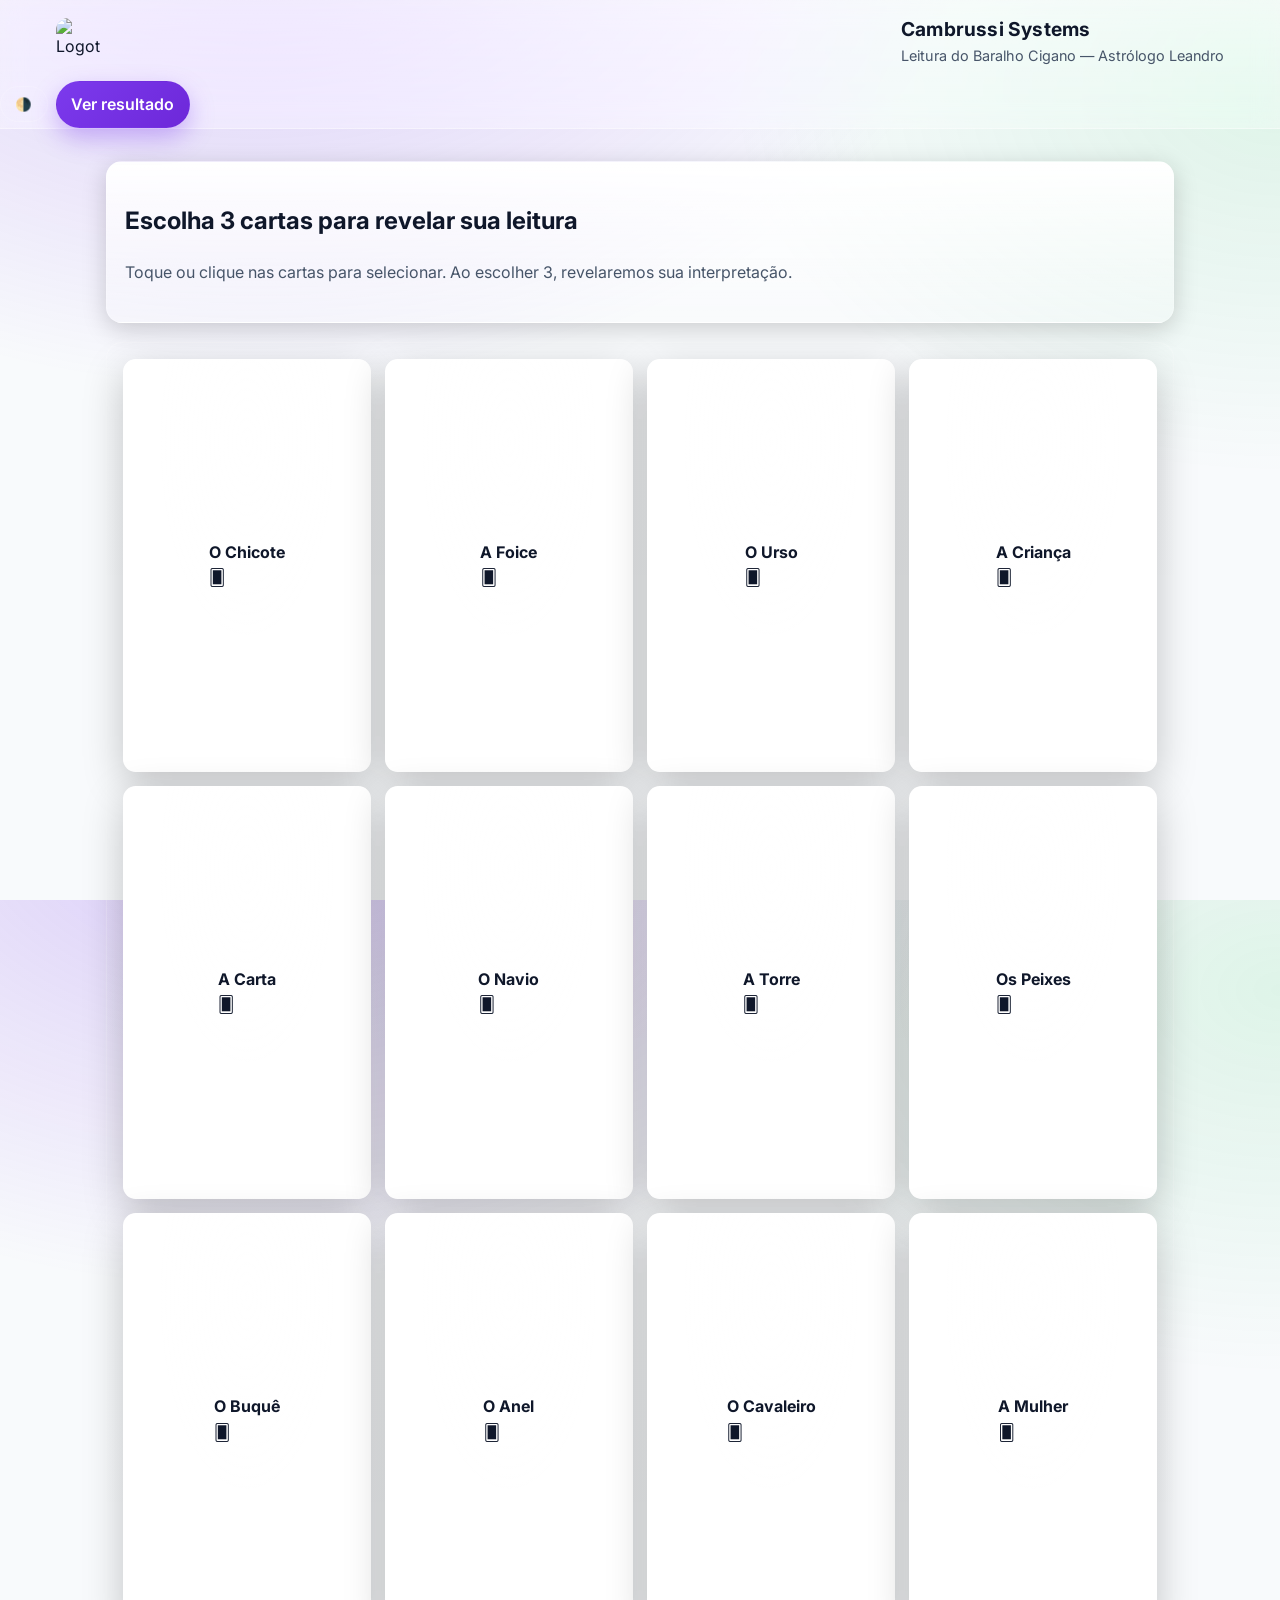
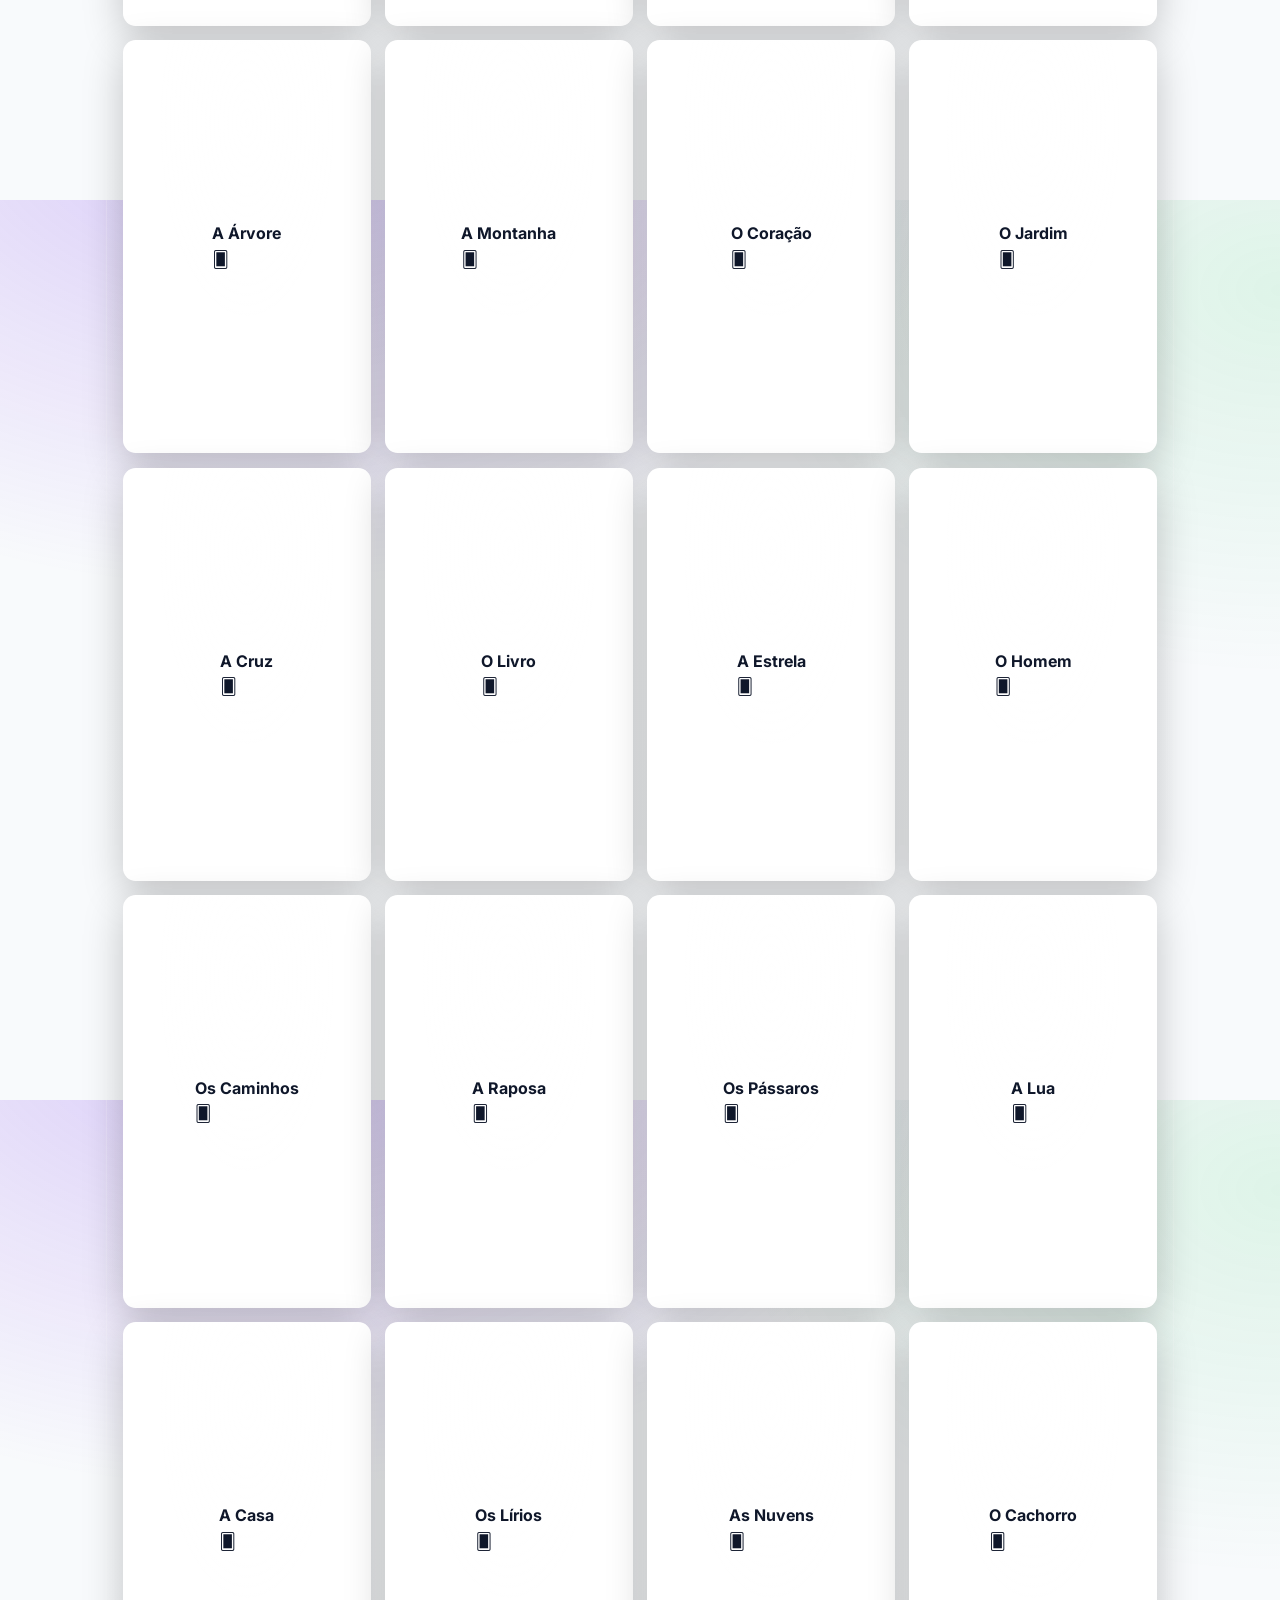
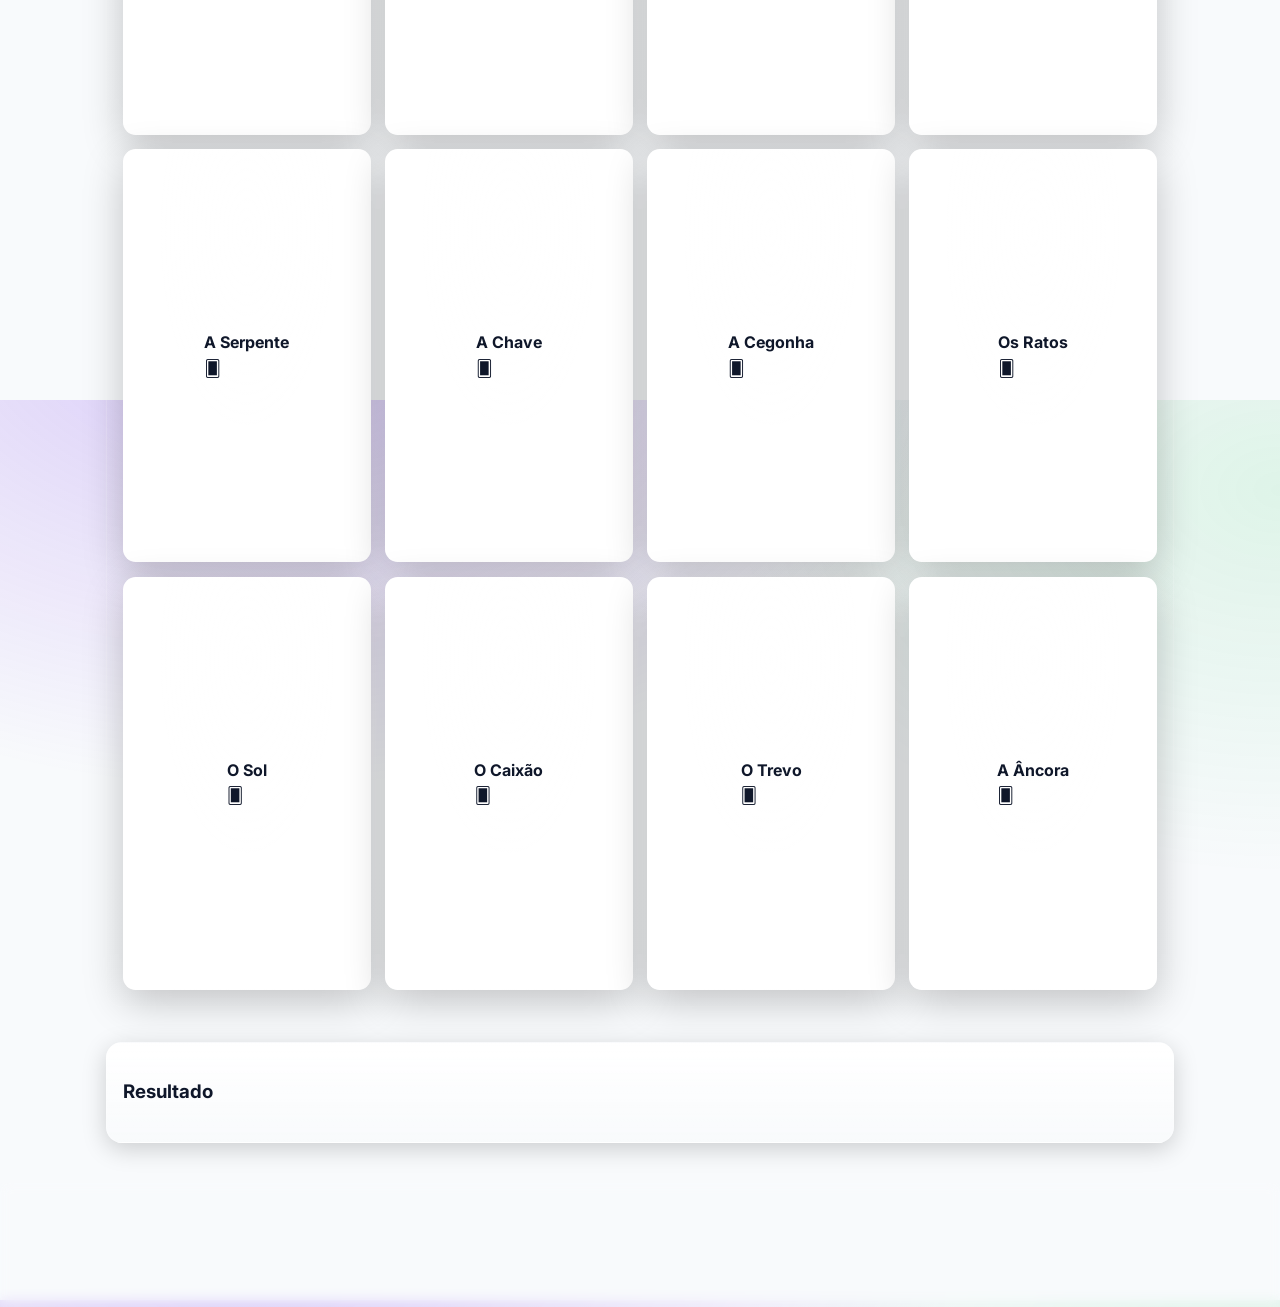
==== commit 822c2bfd: "ateeração" ====
--- a/index.html
+++ b/index.html
@@ -1,5 +1,6 @@
 <!DOCTYPE html>
 <html lang="pt-BR">
+  <link rel="stylesheet" href="styles.css">
 <head>
   <meta charset="UTF-8" />
   <meta name="viewport" content="width=device-width, initial-scale=1" />
@@ -170,5 +171,7 @@
     ]
   }
   </script>
+  <script src="./baralho.js"></script>
+<script src="./script.js" defer></script>
 </body>
 </html>
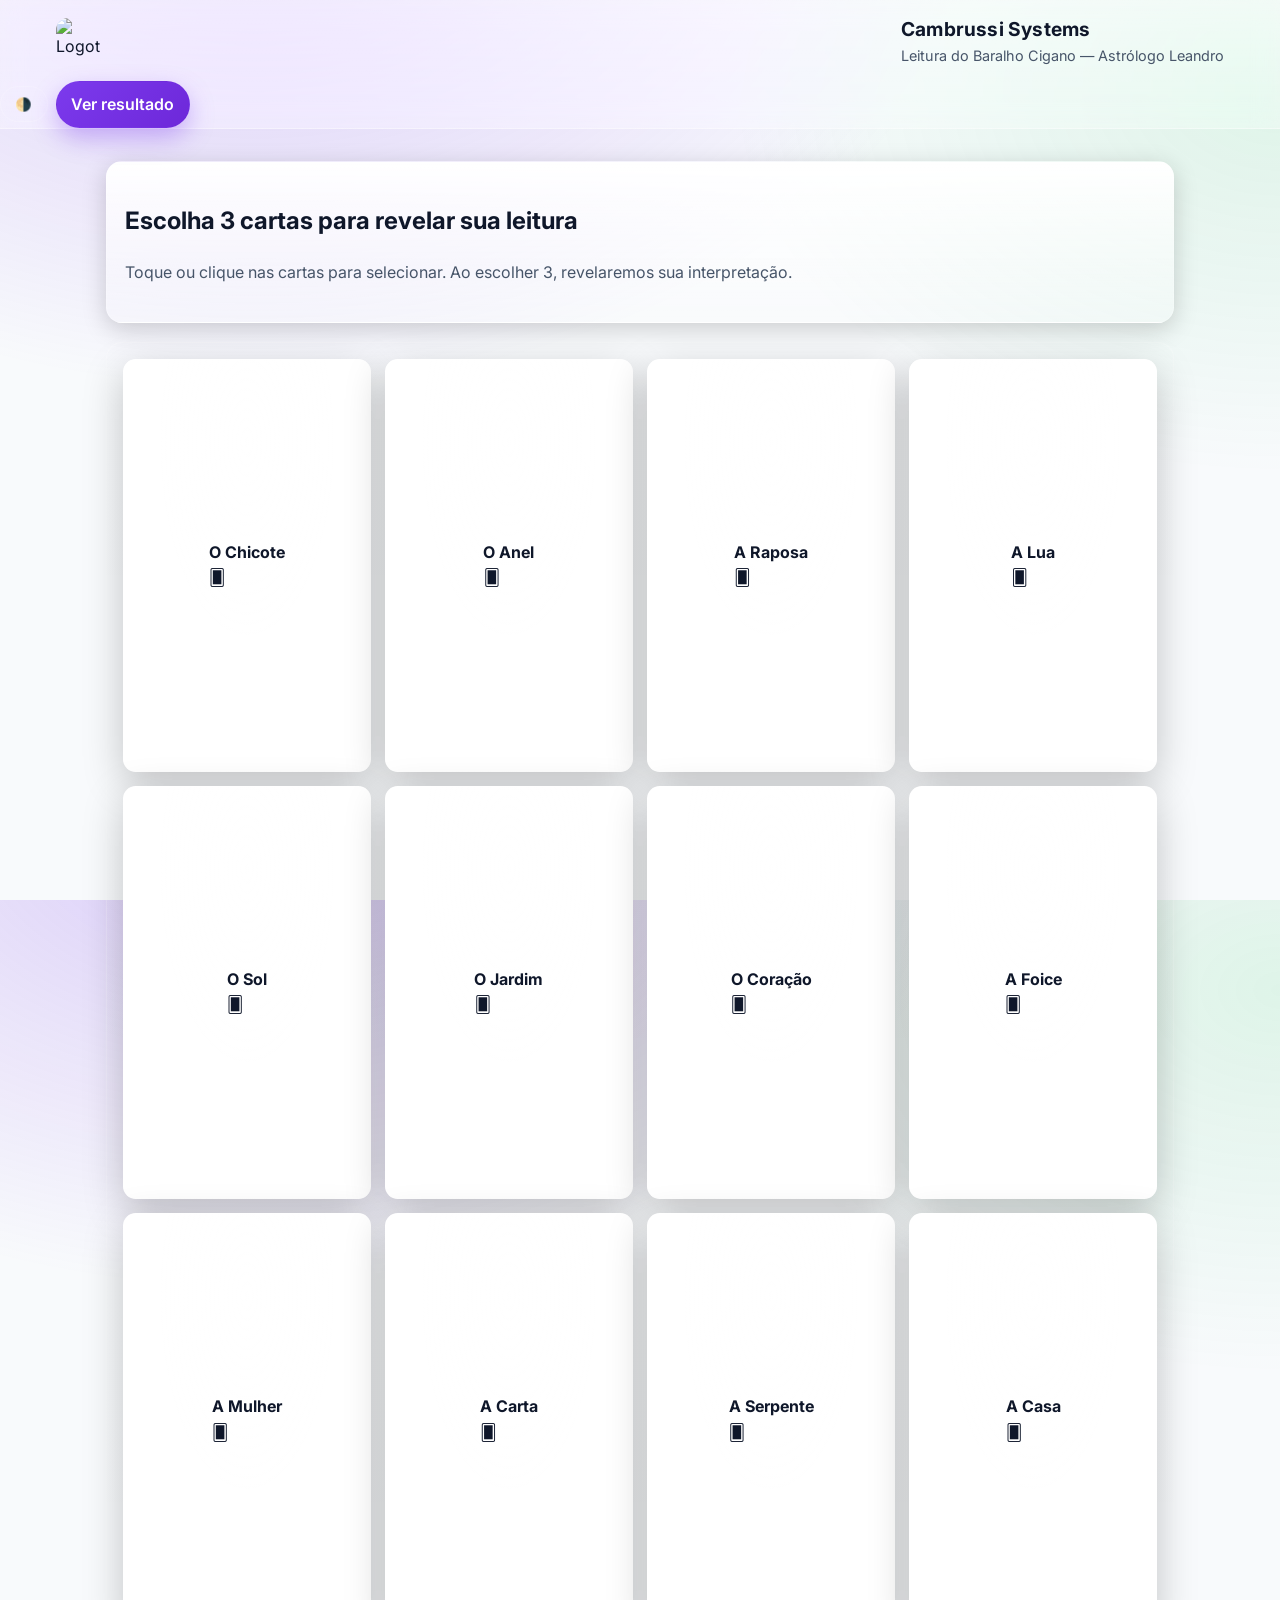
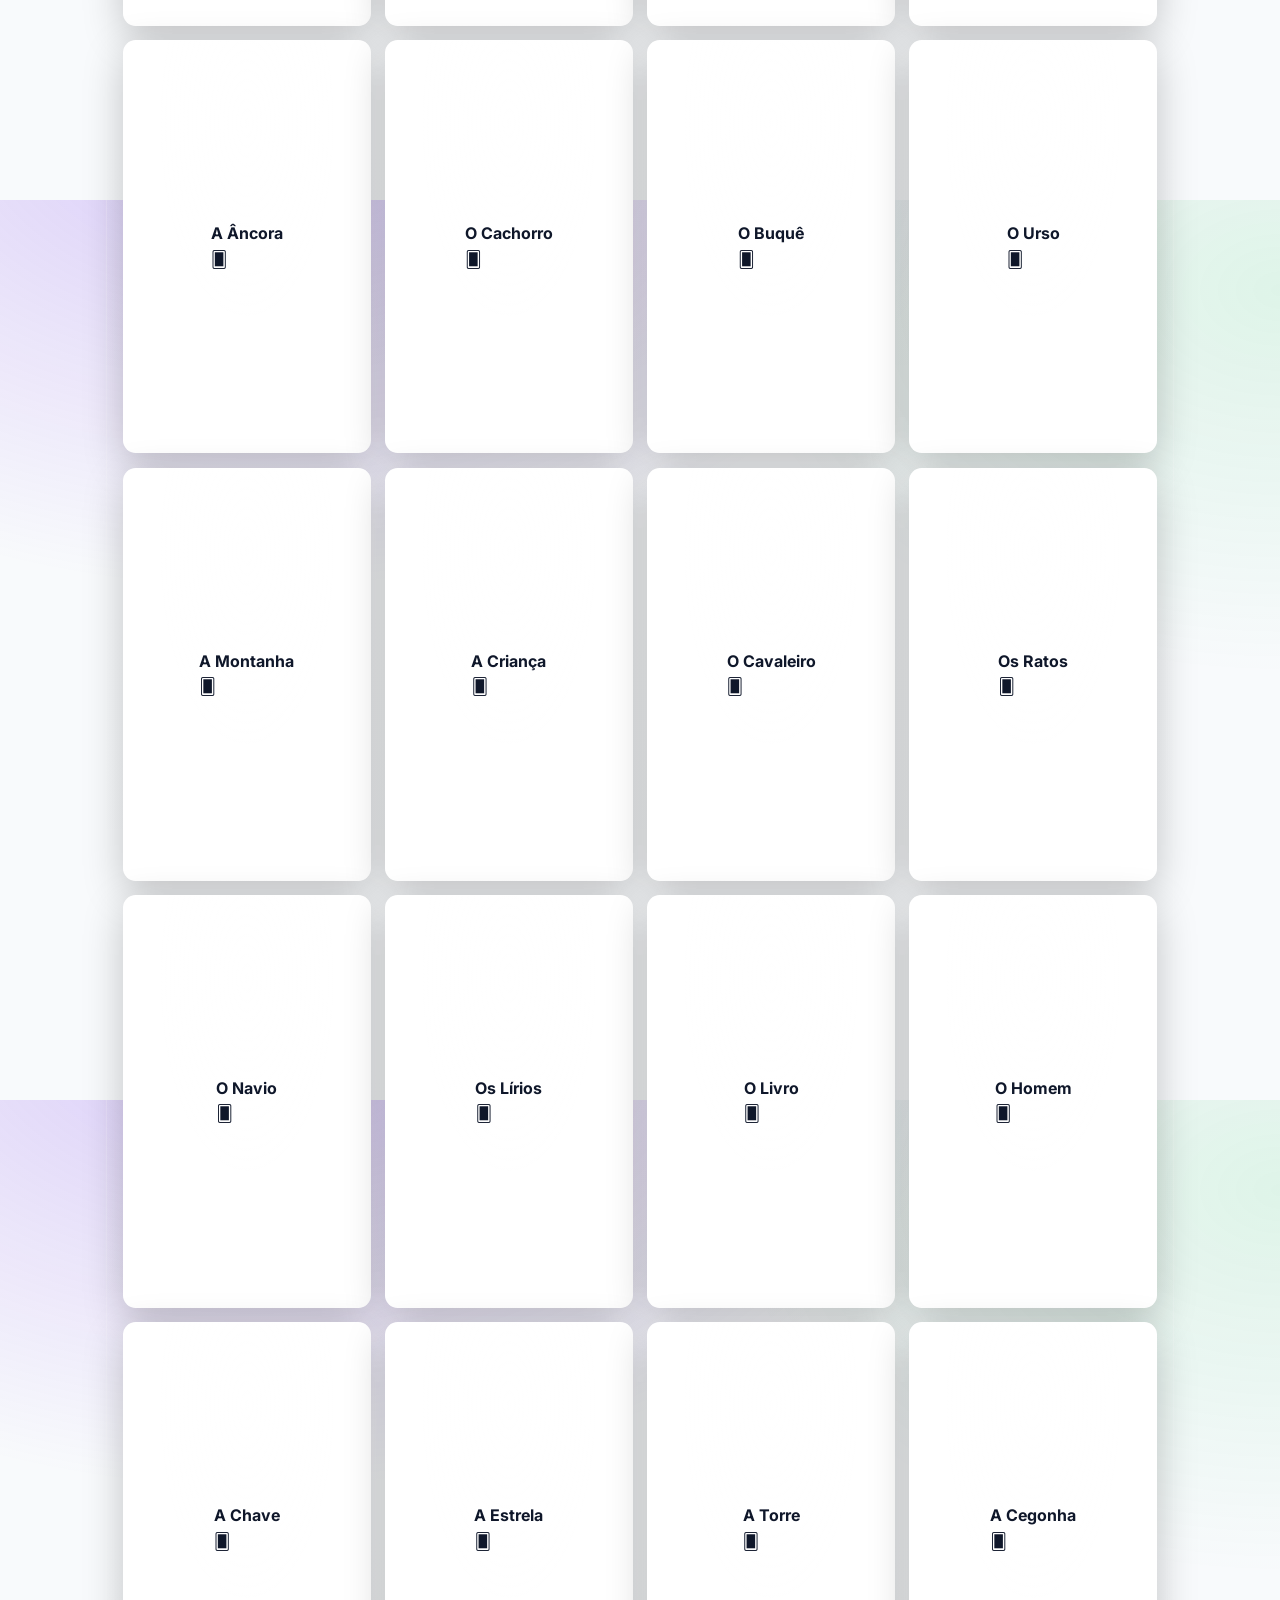
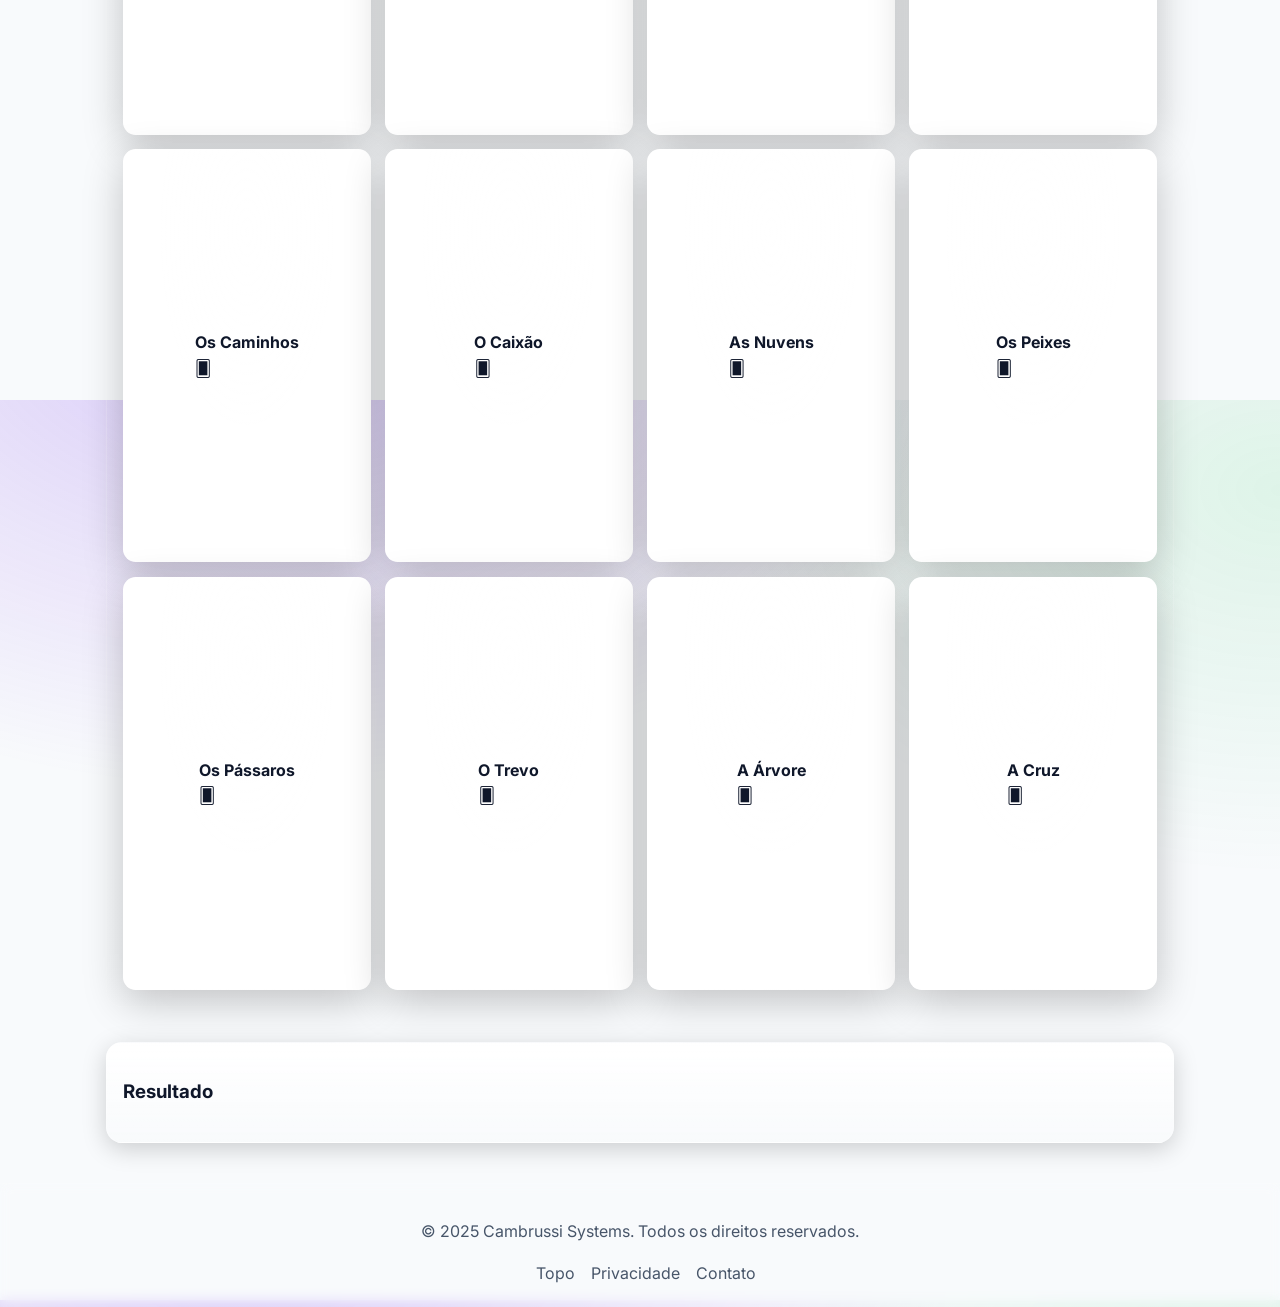
==== commit bd87476d: "alteraçao" ====
--- a/index.html
+++ b/index.html
@@ -141,37 +141,5 @@
 
   <script src="baralho.js" defer></script>
   <script src="script.js" defer></script>
-
-  <!-- Dados estruturados (WebSite + Person) -->
-  <script type="application/ld+json">
-  {
-    "@context": "https://schema.org",
-    "@graph": [
-      {
-        "@type": "WebSite",
-        "name": "Cambrussi Systems — Leitura do Baralho Cigano",
-        "url": "https://cambrussi.example/baralho-cigano",
-        "inLanguage": "pt-BR",
-        "publisher": { "@id": "#org" }
-      },
-      {
-        "@type": "Organization",
-        "@id": "#org",
-        "name": "Cambrussi Systems",
-        "logo": { "@type": "ImageObject", "url": "logo.png" },
-        "url": "https://cambrussi.example"
-      },
-      {
-        "@type": "Person",
-        "name": "Astrólogo Leandro",
-        "jobTitle": "Astrólogo",
-        "image": "logo.png",
-        "url": "https://cambrussi.example/astrologo-leandro"
-      }
-    ]
-  }
-  </script>
-  <script src="./baralho.js"></script>
-<script src="./script.js" defer></script>
 </body>
 </html>
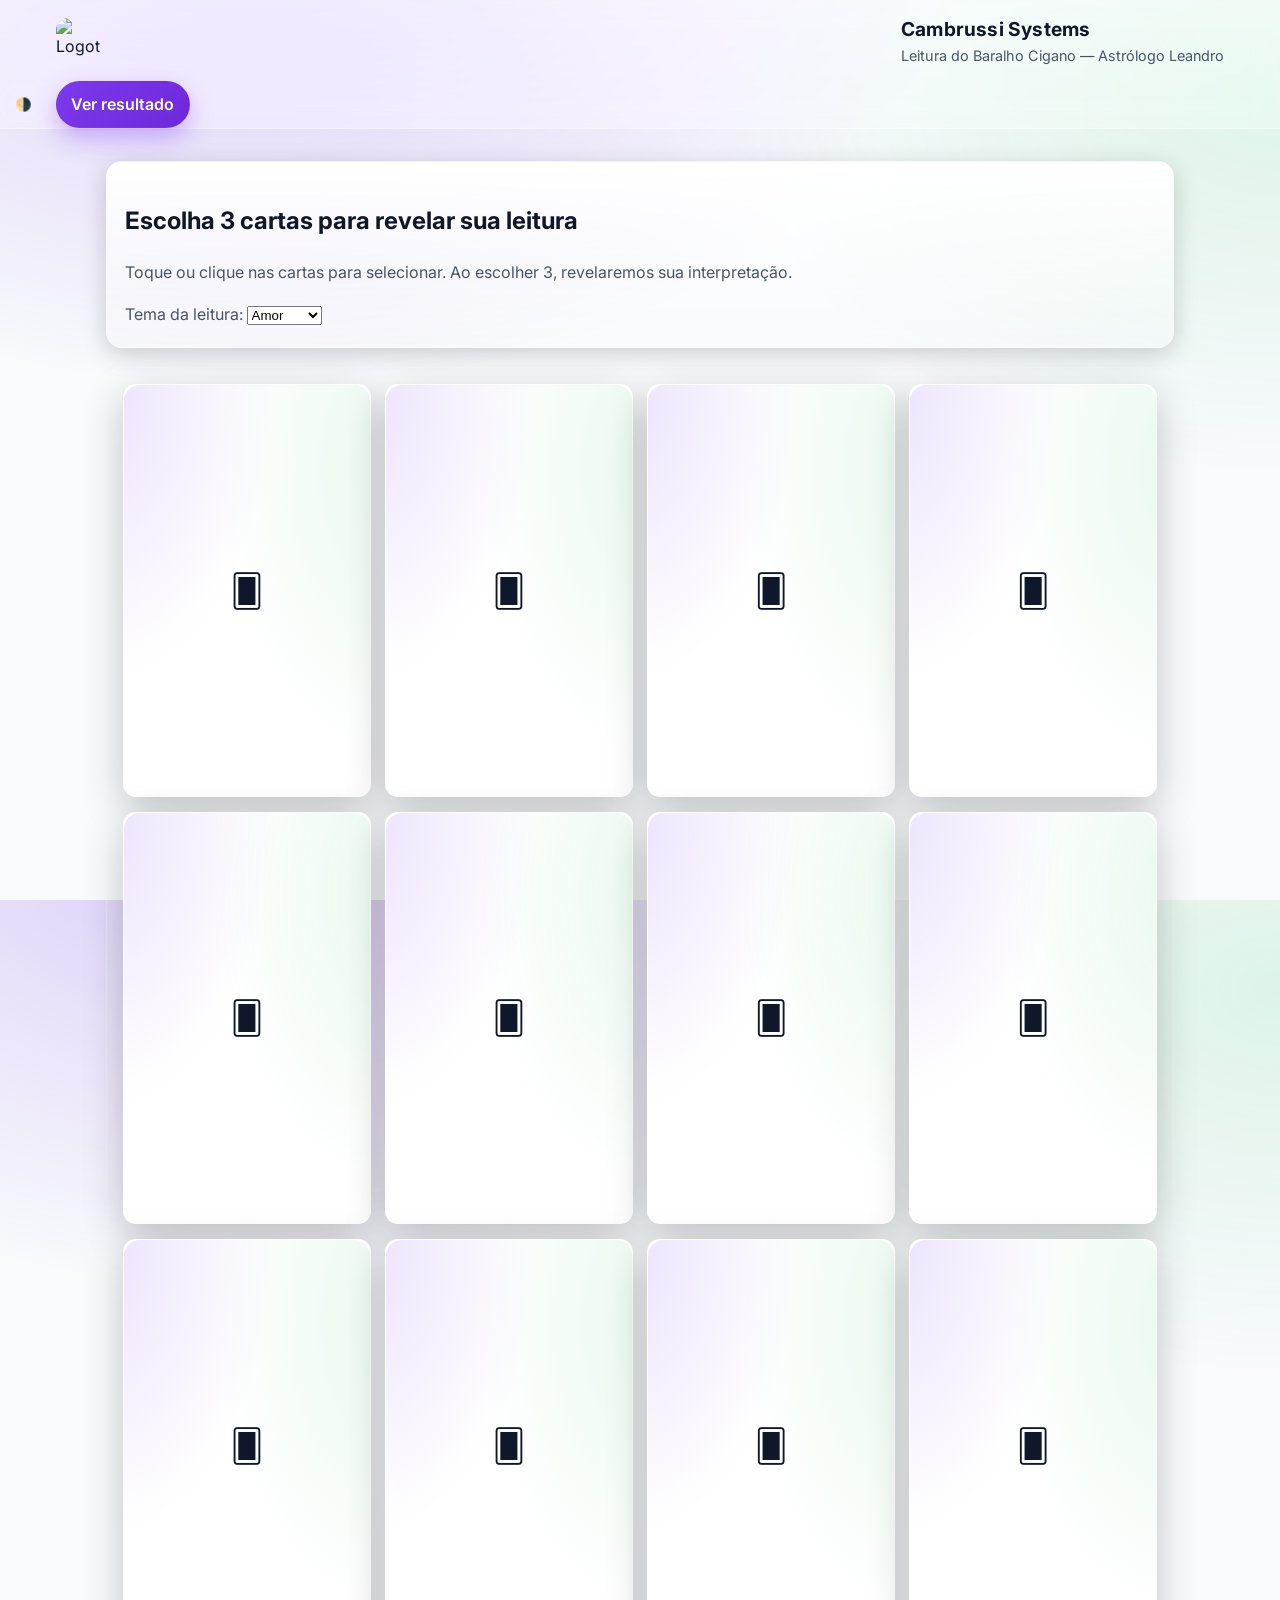
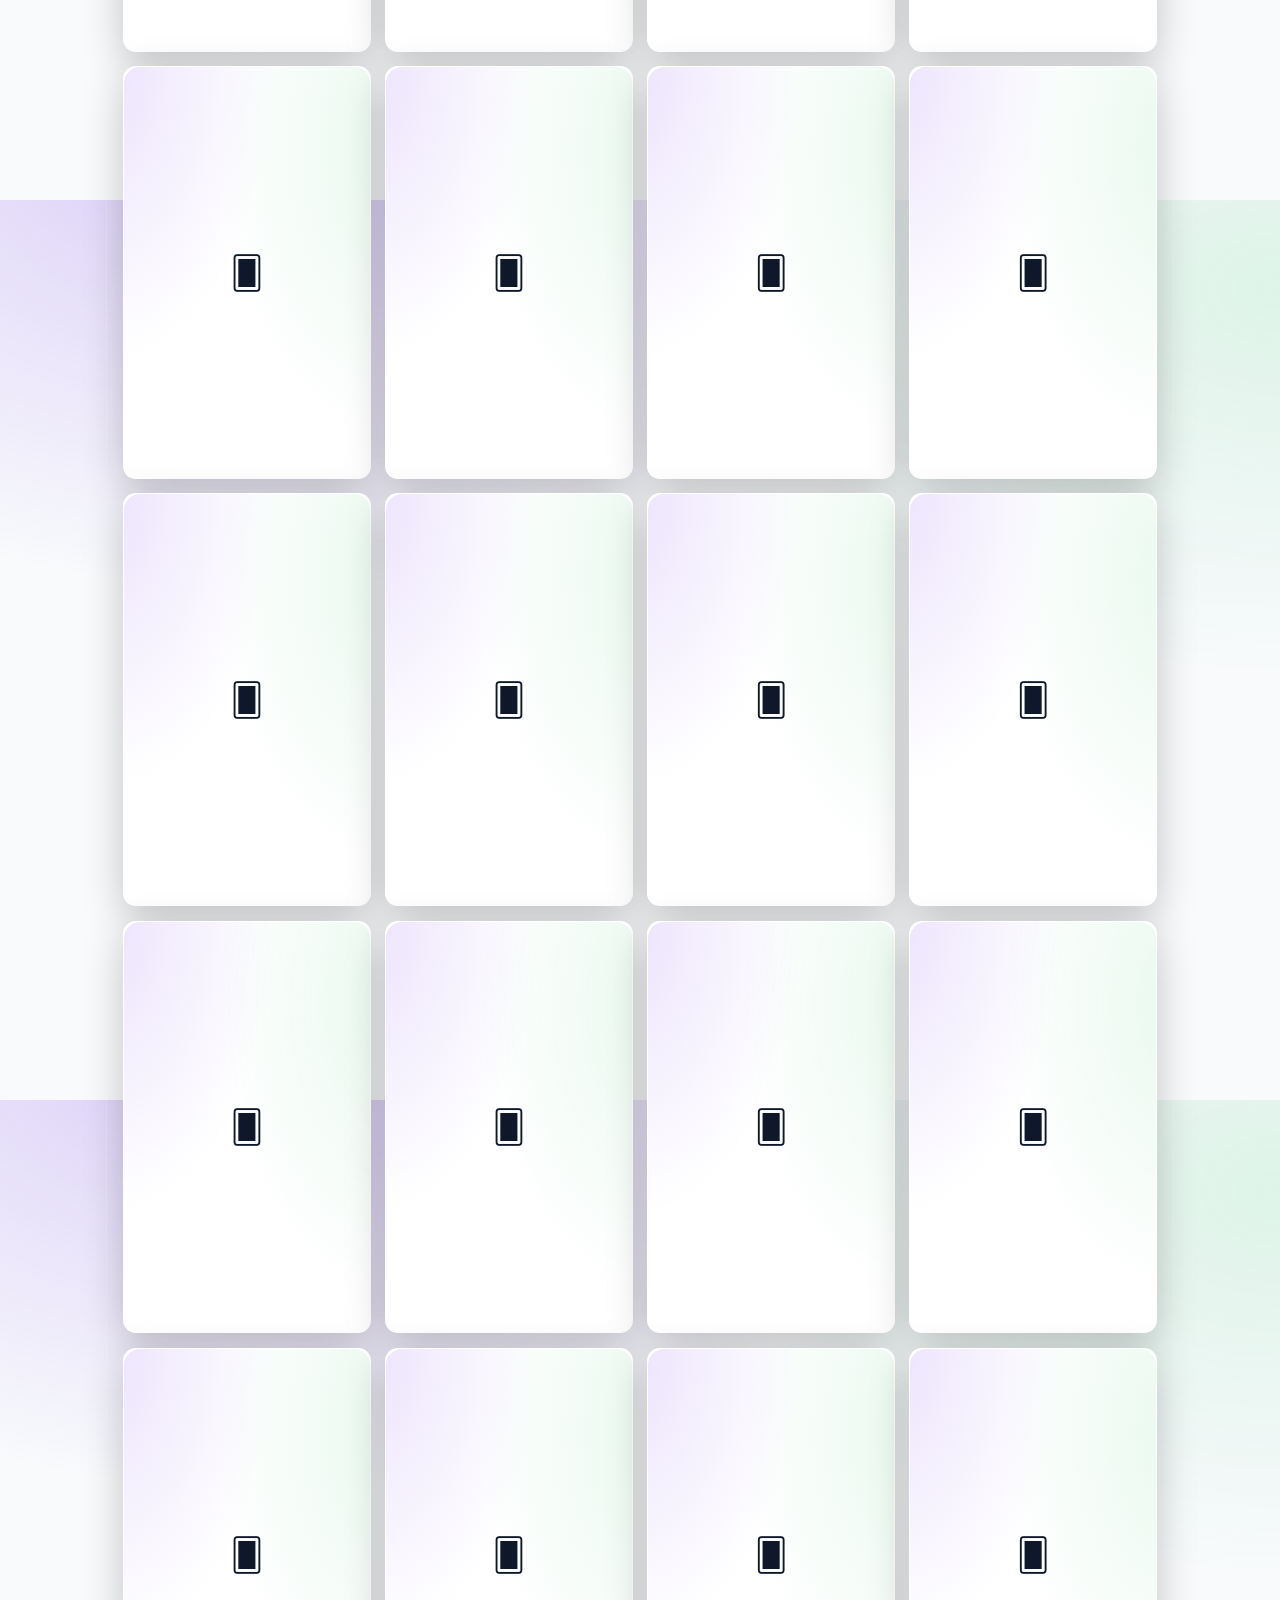
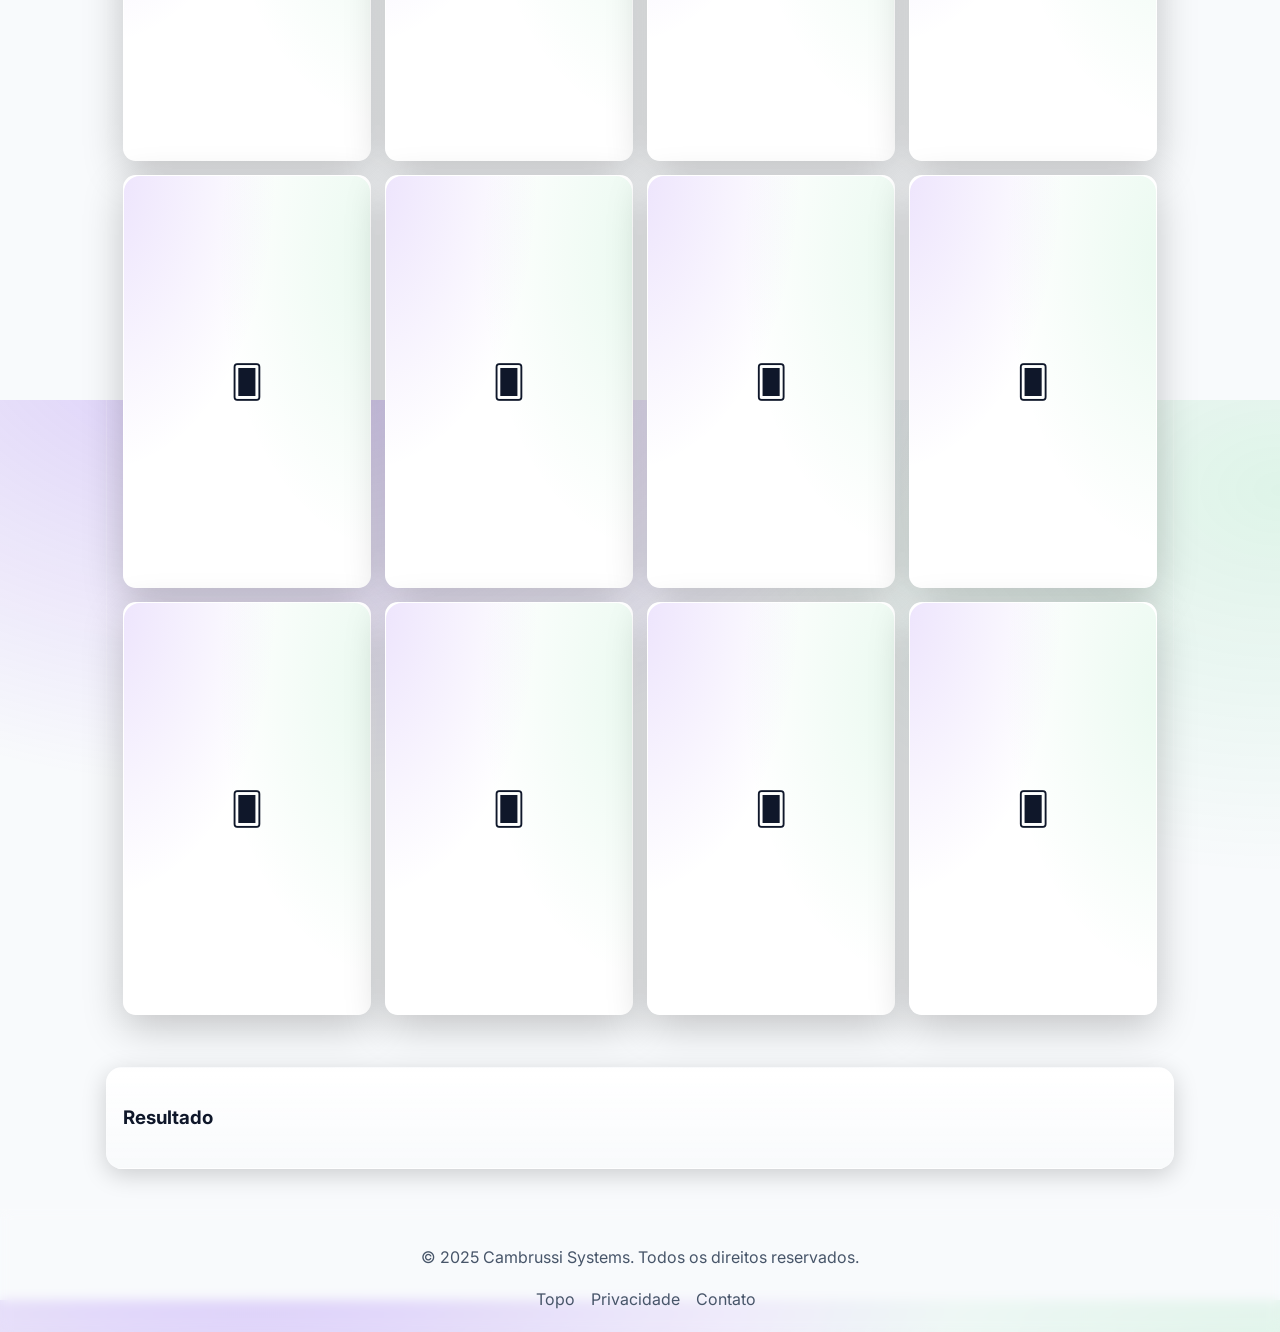
==== commit d7e9486b: "alteração" ====
--- a/index.html
+++ b/index.html
@@ -73,6 +73,14 @@
       <p class="helper-text">
         Toque ou clique nas cartas para selecionar. Ao escolher 3, revelaremos sua interpretação.
       </p>
+       <div class="filtro-tema" role="group" aria-label="Selecionar tema de interpretação">
+    <label for="tema" class="helper-text">Tema da leitura:</label>
+    <select id="tema" class="select">
+      <option value="amor">Amor</option>
+      <option value="trabalho">Trabalho</option>
+      <option value="saude">Saúde</option>
+    </select>
+  </div>
     </section>
 
     <section class="mesa-wrapper" aria-labelledby="titulo-mesa">
--- a/styles.css
+++ b/styles.css
@@ -1,177 +1,217 @@
-/* Reset suave + tokens Cambrussi Systems (Radical Glass XL) */
+/* =========================
+   Cambrussi Systems — Radical Glass XL
+   SorteOnline (baralho cigano)
+   ========================= */
+
+/* Reset suave + tokens */
 * { box-sizing: border-box; }
 html, body { height: 100%; }
-:root {
+:root{
   --radius: 16px;
   --glass: rgba(255,255,255,0.08);
   --border: rgba(255,255,255,0.18);
 
   /* Light */
-  --bg: #f8fafc;            /* surface-1 */
-  --panel: #ffffff;         /* surface-2 */
-  --text: #0f172a;          /* slate-900 */
-  --muted: #475569;         /* slate-600 */
-  --primary: #7c3aed;       /* violet-600 */
+  --bg: #f8fafc;
+  --panel: #ffffff;
+  --text: #0f172a;
+  --muted: #475569;
+  --primary: #7c3aed;
   --primary-contrast: #ffffff;
-  --accent: #22c55e;        /* green-500 */
-  --ring: #c4b5fd;          /* violet-300 */
+  --accent: #22c55e;
+  --ring: #c4b5fd;
 }
 :root[data-theme="dark"]{
-  --bg: #0b1220;            /* deep slate/navy */
-  --panel: #0f172a;         /* slate-900 */
-  --text: #e5e7eb;          /* slate-200 */
-  --muted: #94a3b8;         /* slate-400 */
-  --primary: #a78bfa;       /* violet-300 */
-  --primary-contrast: #0b1220;
-  --accent: #34d399;        /* green-400 */
-  --ring: #4f46e5;          /* indigo-600 */
+  --bg:#0b1220; --panel:#0f172a; --text:#e5e7eb; --muted:#94a3b8;
+  --primary:#a78bfa; --primary-contrast:#0b1220; --accent:#34d399; --ring:#4f46e5;
   --glass: rgba(255,255,255,0.06);
   --border: rgba(255,255,255,0.12);
 }
 
 html { color-scheme: light dark; }
-body {
-  margin: 0;
+body{
+  margin:0;
   font-family: Inter, system-ui, -apple-system, Segoe UI, Roboto, "Helvetica Neue", Arial, "Noto Sans", "Apple Color Emoji", "Segoe UI Emoji", "Segoe UI Symbol", sans-serif;
-  background: radial-gradient(1200px 800px at 20% -10%, rgba(124,58,237,.25), transparent 60%),
-              radial-gradient(1000px 700px at 100% 10%, rgba(34,197,94,.12), transparent 55%),
-              var(--bg);
+  background:
+    radial-gradient(1200px 800px at 20% -10%, rgba(124,58,237,.25), transparent 60%),
+    radial-gradient(1000px 700px at 100% 10%, rgba(34,197,94,.12), transparent 55%),
+    var(--bg);
   color: var(--text);
   line-height: 1.6;
 }
 
 /* Acessibilidade */
-.skip-to-content {
-  position: absolute; left: -9999px; top: auto;
-  background: var(--panel); color: var(--text);
-  padding: .75rem 1rem; border-radius: 8px; box-shadow: 0 6px 24px rgba(0,0,0,.2);
-}
-.skip-to-content:focus { left: 1rem; top: 1rem; z-index: 1000; }
+.visually-hidden{
+  position:absolute !important; width:1px; height:1px; padding:0; margin:-1px;
+  overflow:hidden; clip:rect(0,0,0,0); white-space:nowrap; border:0;
+}
+.skip-to-content{
+  position:absolute; left:-9999px; top:auto;
+  background:var(--panel); color:var(--text);
+  padding:.75rem 1rem; border-radius:8px; box-shadow:0 6px 24px rgba(0,0,0,.2);
+}
+.skip-to-content:focus{ left:1rem; top:1rem; z-index:1000; }
 
 /* Header */
-.site-header {
-  position: sticky; top: 0; z-index: 30;
-  backdrop-filter: saturate(140%) blur(12px);
-  background: linear-gradient( to bottom, rgba(15,23,42,0.65), rgba(15,23,42,0.35) ) ;
-  border-bottom: 1px solid var(--border);
-}
-:root[data-theme="light"] .site-header {
-  background: linear-gradient( to bottom, rgba(255,255,255,0.55), rgba(255,255,255,0.35) );
-}
-.site-header .brand {
-  max-width: 1200px; margin: 0 auto; padding: .85rem 1rem;
-  display: flex; align-items: center; gap: .9rem; justify-content: space-between;
-}
-.brand .logo { width: 44px; height: 44px; border-radius: 12px; object-fit: cover; }
-.brand-text { display: grid; }
-.site-title { margin: 0; font-size: 1.2rem; letter-spacing: .2px; }
-.site-subtitle { margin: 0; color: var(--muted); font-size: .9rem; }
-
-.site-actions { display: flex; align-items: center; gap: .5rem; }
-.btn-primary, .btn-secondary, .btn-ghost {
-  display: inline-flex; align-items: center; gap: .5rem;
-  padding: .6rem .9rem; border-radius: 999px; text-decoration: none; font-weight: 600;
-  border: 1px solid transparent; cursor: pointer; transition: transform .06s ease, box-shadow .2s ease;
-}
-.btn-primary {
-  background: linear-gradient(135deg, var(--primary), #6d28d9);
-  color: var(--primary-contrast);
-  box-shadow: 0 10px 24px rgba(124,58,237,.35);
-}
-.btn-primary:hover { transform: translateY(-1px); }
-.btn-secondary {
-  background: var(--glass); color: var(--text); border: 1px solid var(--border);
-}
-.btn-secondary:hover { transform: translateY(-1px); }
-.btn-ghost {
-  background: transparent; color: var(--text); border: 1px solid var(--border);
-}
+.site-header{
+  position:sticky; top:0; z-index:30;
+  backdrop-filter:saturate(140%) blur(12px);
+  background:linear-gradient(to bottom, rgba(15,23,42,.65), rgba(15,23,42,.35));
+  border-bottom:1px solid var(--border);
+}
+:root[data-theme="light"] .site-header{
+  background:linear-gradient(to bottom, rgba(255,255,255,.55), rgba(255,255,255,.35));
+}
+.site-header .brand{
+  max-width:1200px; margin:0 auto; padding:.85rem 1rem;
+  display:flex; align-items:center; gap:.9rem; justify-content:space-between;
+}
+.brand .logo{ width:44px; height:44px; border-radius:12px; object-fit:cover; }
+.brand-text{ display:grid; }
+.site-title{ margin:0; font-size:1.2rem; letter-spacing:.2px; }
+.site-subtitle{ margin:0; color:var(--muted); font-size:.9rem; }
+
+/* Botões */
+.site-actions{ display:flex; align-items:center; gap:.5rem; }
+.btn-primary, .btn-secondary, .btn-ghost{
+  display:inline-flex; align-items:center; gap:.5rem;
+  padding:.6rem .9rem; border-radius:999px; text-decoration:none; font-weight:600;
+  border:1px solid transparent; cursor:pointer;
+  transition:transform .06s ease, box-shadow .2s ease;
+}
+.btn-primary{
+  background:linear-gradient(135deg, var(--primary), #6d28d9);
+  color:var(--primary-contrast); box-shadow:0 10px 24px rgba(124,58,237,.35);
+}
+.btn-primary:hover{ transform:translateY(-1px); }
+.btn-secondary{ background:var(--glass); color:var(--text); border:1px solid var(--border); }
+.btn-secondary:hover{ transform:translateY(-1px); }
+.btn-ghost{ background:transparent; color:var(--text); border:1px solid var(--border); }
 
 /* Layout */
-.container {
-  max-width: 1100px; margin: 2rem auto; padding: 0 1rem;
-}
-.intro {
-  background: linear-gradient(180deg, var(--panel), transparent 120%);
-  border: 1px solid var(--border);
-  border-radius: var(--radius);
-  padding: 1.25rem 1.1rem; margin-bottom: 1.2rem;
-  box-shadow: 0 6px 24px rgba(0,0,0,.18);
-}
-.helper-text { color: var(--muted); margin-top: .25rem; }
+.container{ max-width:1100px; margin:2rem auto; padding:0 1rem; }
+.intro{
+  background:linear-gradient(180deg, var(--panel), transparent 120%);
+  border:1px solid var(--border); border-radius:var(--radius);
+  padding:1.25rem 1.1rem; margin-bottom:1.2rem; box-shadow:0 6px 24px rgba(0,0,0,.18);
+}
+.helper-text{ color:var(--muted); margin-top:.25rem; }
 
 /* Mesa de cartas */
-.mesa-wrapper { margin-top: 1rem; }
-.mesa {
-  display: grid;
-  grid-template-columns: repeat(4, minmax(120px, 1fr));
-  gap: .9rem;
-  padding: 1rem;
-  background: linear-gradient(180deg, rgba(255,255,255,.04), transparent 120%);
-  border-radius: var(--radius);
-  border: 1px solid var(--border);
-}
-@media (max-width: 720px) {
-  .mesa { grid-template-columns: repeat(3, minmax(90px, 1fr)); }
-}
-@media (max-width: 480px) {
-  .mesa { grid-template-columns: repeat(2, minmax(88px, 1fr)); }
-}
-
-/* Carta base (sugestão de classe para cartas renderizadas via JS) */
-.carta {
-  aspect-ratio: 3/5;
-  border-radius: calc(var(--radius) * .8);
-  background: radial-gradient(60% 80% at 50% 20%, rgba(255,255,255,.08), transparent 60%), var(--panel);
-  border: 1px solid var(--border);
-  box-shadow: 0 12px 40px rgba(0,0,0,.22);
-  position: relative; overflow: hidden;
-  display: grid; place-items: center;
-  user-select: none; -webkit-tap-highlight-color: transparent;
-  transform: translateZ(0);
-  transition: transform .15s ease, box-shadow .25s ease, outline-color .15s ease;
-}
-.carta:hover { transform: translateY(-2px) scale(1.01); }
-.carta:focus-visible { outline: 3px solid var(--ring); outline-offset: 2px; }
-.carta.selecionada {
-  box-shadow: 0 16px 50px rgba(124,58,237,.45);
-  border-color: color-mix(in oklab, var(--primary) 50%, var(--border));
+.mesa-wrapper{ margin-top:1rem; }
+.mesa{
+  display:grid; grid-template-columns:repeat(4, minmax(120px, 1fr));
+  gap:.9rem; padding:1rem;
+  background:linear-gradient(180deg, rgba(255,255,255,.04), transparent 120%);
+  border-radius:var(--radius); border:1px solid var(--border);
+}
+@media (max-width: 720px){ .mesa{ grid-template-columns:repeat(3, minmax(90px, 1fr)); } }
+@media (max-width: 480px){ .mesa{ grid-template-columns:repeat(2, minmax(88px, 1fr)); } }
+
+/* =========================
+   CARTA — estrutura flip 3D
+   ========================= */
+
+/* Base da carta renderizada via JS */
+.carta{
+  aspect-ratio:3/5;
+  border-radius:calc(var(--radius)*.8);
+  background:radial-gradient(60% 80% at 50% 20%, rgba(255,255,255,.08), transparent 60%), var(--panel);
+  border:1px solid var(--border);
+  box-shadow:0 12px 40px rgba(0,0,0,.22);
+  position:relative; overflow:hidden;
+  display:grid; place-items:center;
+  user-select:none; -webkit-tap-highlight-color:transparent;
+  transform:translateZ(0);
+  transition:transform .15s ease, box-shadow .25s ease, outline-color .15s ease;
+  perspective:1000px; /* 3D para o flip */
+}
+.carta:hover{ transform:translateY(-2px) scale(1.01); }
+.carta:focus-visible{ outline:3px solid var(--ring); outline-offset:2px; }
+.carta.selecionada{
+  box-shadow:0 16px 50px rgba(124,58,237,.45);
+  border-color:color-mix(in oklab, var(--primary) 50%, var(--border));
+}
+
+/* Conteúdo interno que gira */
+.carta-inner{
+  position:relative; width:100%; height:100%;
+  transform-style:preserve-3d;
+  transition:transform .6s cubic-bezier(.2,.7,.2,1);
+}
+
+/* Faces */
+.carta-frente, .carta-verso{
+  position:absolute; inset:0;
+  display:flex; flex-direction:column; align-items:center; justify-content:center;
+  border-radius:16px; padding:.6rem;
+  backface-visibility:hidden; /* impede espelho no giro */
+}
+
+/* Evita “vazamento” do label enquanto não virou */
+.carta .label{ visibility:hidden; }
+.carta.virada .label{ visibility:visible; }
+
+/* — Estado inicial: verso para cima — */
+.carta-frente{
+  transform:rotateY(180deg);            /* fica “de costas” até virar */
+  display:flex;
+}
+.carta-verso{
+  display:flex;
+  background:
+    radial-gradient(120% 120% at -10% 0%, rgba(124,58,237,.15), transparent 60%),
+    radial-gradient(120% 120% at 110% 20%, rgba(34,197,94,.10), transparent 60%),
+    var(--panel);
+  font-size:2rem;
+}
+
+/* — Estado revelado — */
+.carta.virada .carta-inner{ transform:rotateY(180deg); }
+
+
+/* Imagens/ícones dentro da frente */
+.carta-frente .image{
+  max-width:80%; max-height:70%;
+  object-fit:contain; margin-bottom:.5rem;
+}
+.carta-frente .label{
+  font-weight:700; text-align:center;
+  text-wrap:balance;
+}
+
+/* Aparência de desabilitada após resultado */
+.carta.desabilitada{
+  opacity:.45; pointer-events:none; filter:saturate(.6);
 }
 
 /* Resultado */
-.resultado-wrapper {
-  margin-top: 1.2rem;
-  background: linear-gradient(180deg, var(--panel), transparent 120%);
-  border: 1px solid var(--border);
-  border-radius: var(--radius);
-  padding: 1rem;
-  box-shadow: 0 6px 24px rgba(0,0,0,.18);
-}
-.resultado {
-  display: grid; gap: .75rem;
-}
-.resultado .bloco {
-  padding: .85rem 1rem; border-radius: calc(var(--radius) * .8);
-  border: 1px solid var(--border);
-  background: var(--glass);
+.resultado-wrapper{
+  margin-top:1.2rem;
+  background:linear-gradient(180deg, var(--panel), transparent 120%);
+  border:1px solid var(--border); border-radius:var(--radius);
+  padding:1rem; box-shadow:0 6px 24px rgba(0,0,0,.18);
+}
+.resultado{ display:grid; gap:.75rem; }
+.resultado .bloco{
+  padding:.85rem 1rem; border-radius:calc(var(--radius)*.8);
+  border:1px solid var(--border); background:var(--glass);
 }
 
 /* Ações */
-.actions { margin-top: 1rem; display: flex; gap: .6rem; }
+.actions{ margin-top:1rem; display:flex; gap:.6rem; }
 
 /* Footer */
-.site-footer {
-  margin-top: 2.5rem; padding: 1.2rem 1rem; text-align: center;
-  color: var(--muted);
-  border-top: 1px solid var(--border);
-  backdrop-filter: blur(6px);
-}
-.footer-links { display: inline-flex; gap: 1rem; margin-left: .75rem; }
-.footer-links a { color: inherit; text-decoration: none; border-bottom: 1px dashed transparent; }
-.footer-links a:hover { border-bottom-color: currentColor; }
-
-/* Utilidades */
-.visually-hidden {
-  position: absolute !important; width: 1px; height: 1px; padding: 0; margin: -1px;
-  overflow: hidden; clip: rect(0,0,0,0); white-space: nowrap; border: 0;
-}
+.site-footer{
+  margin-top:2.5rem; padding:1.2rem 1rem; text-align:center; color:var(--muted);
+  border-top:1px solid var(--border); backdrop-filter:blur(6px);
+}
+.footer-links{ display:inline-flex; gap:1rem; margin-left:.75rem; }
+.footer-links a{ color:inherit; text-decoration:none; border-bottom:1px dashed transparent; }
+.footer-links a:hover{ border-bottom-color:currentColor; }
+
+/* Preferências do usuário */
+@media (prefers-reduced-motion: reduce){
+  .carta-inner{ transition:none; }
+  .carta, .btn-primary, .btn-secondary{ transition:none; }
+}
--- a/styles.css
+++ b/styles.css
@@ -1,177 +1,217 @@
-/* Reset suave + tokens Cambrussi Systems (Radical Glass XL) */
+/* =========================
+   Cambrussi Systems — Radical Glass XL
+   SorteOnline (baralho cigano)
+   ========================= */
+
+/* Reset suave + tokens */
 * { box-sizing: border-box; }
 html, body { height: 100%; }
-:root {
+:root{
   --radius: 16px;
   --glass: rgba(255,255,255,0.08);
   --border: rgba(255,255,255,0.18);
 
   /* Light */
-  --bg: #f8fafc;            /* surface-1 */
-  --panel: #ffffff;         /* surface-2 */
-  --text: #0f172a;          /* slate-900 */
-  --muted: #475569;         /* slate-600 */
-  --primary: #7c3aed;       /* violet-600 */
+  --bg: #f8fafc;
+  --panel: #ffffff;
+  --text: #0f172a;
+  --muted: #475569;
+  --primary: #7c3aed;
   --primary-contrast: #ffffff;
-  --accent: #22c55e;        /* green-500 */
-  --ring: #c4b5fd;          /* violet-300 */
+  --accent: #22c55e;
+  --ring: #c4b5fd;
 }
 :root[data-theme="dark"]{
-  --bg: #0b1220;            /* deep slate/navy */
-  --panel: #0f172a;         /* slate-900 */
-  --text: #e5e7eb;          /* slate-200 */
-  --muted: #94a3b8;         /* slate-400 */
-  --primary: #a78bfa;       /* violet-300 */
-  --primary-contrast: #0b1220;
-  --accent: #34d399;        /* green-400 */
-  --ring: #4f46e5;          /* indigo-600 */
+  --bg:#0b1220; --panel:#0f172a; --text:#e5e7eb; --muted:#94a3b8;
+  --primary:#a78bfa; --primary-contrast:#0b1220; --accent:#34d399; --ring:#4f46e5;
   --glass: rgba(255,255,255,0.06);
   --border: rgba(255,255,255,0.12);
 }
 
 html { color-scheme: light dark; }
-body {
-  margin: 0;
+body{
+  margin:0;
   font-family: Inter, system-ui, -apple-system, Segoe UI, Roboto, "Helvetica Neue", Arial, "Noto Sans", "Apple Color Emoji", "Segoe UI Emoji", "Segoe UI Symbol", sans-serif;
-  background: radial-gradient(1200px 800px at 20% -10%, rgba(124,58,237,.25), transparent 60%),
-              radial-gradient(1000px 700px at 100% 10%, rgba(34,197,94,.12), transparent 55%),
-              var(--bg);
+  background:
+    radial-gradient(1200px 800px at 20% -10%, rgba(124,58,237,.25), transparent 60%),
+    radial-gradient(1000px 700px at 100% 10%, rgba(34,197,94,.12), transparent 55%),
+    var(--bg);
   color: var(--text);
   line-height: 1.6;
 }
 
 /* Acessibilidade */
-.skip-to-content {
-  position: absolute; left: -9999px; top: auto;
-  background: var(--panel); color: var(--text);
-  padding: .75rem 1rem; border-radius: 8px; box-shadow: 0 6px 24px rgba(0,0,0,.2);
-}
-.skip-to-content:focus { left: 1rem; top: 1rem; z-index: 1000; }
+.visually-hidden{
+  position:absolute !important; width:1px; height:1px; padding:0; margin:-1px;
+  overflow:hidden; clip:rect(0,0,0,0); white-space:nowrap; border:0;
+}
+.skip-to-content{
+  position:absolute; left:-9999px; top:auto;
+  background:var(--panel); color:var(--text);
+  padding:.75rem 1rem; border-radius:8px; box-shadow:0 6px 24px rgba(0,0,0,.2);
+}
+.skip-to-content:focus{ left:1rem; top:1rem; z-index:1000; }
 
 /* Header */
-.site-header {
-  position: sticky; top: 0; z-index: 30;
-  backdrop-filter: saturate(140%) blur(12px);
-  background: linear-gradient( to bottom, rgba(15,23,42,0.65), rgba(15,23,42,0.35) ) ;
-  border-bottom: 1px solid var(--border);
-}
-:root[data-theme="light"] .site-header {
-  background: linear-gradient( to bottom, rgba(255,255,255,0.55), rgba(255,255,255,0.35) );
-}
-.site-header .brand {
-  max-width: 1200px; margin: 0 auto; padding: .85rem 1rem;
-  display: flex; align-items: center; gap: .9rem; justify-content: space-between;
-}
-.brand .logo { width: 44px; height: 44px; border-radius: 12px; object-fit: cover; }
-.brand-text { display: grid; }
-.site-title { margin: 0; font-size: 1.2rem; letter-spacing: .2px; }
-.site-subtitle { margin: 0; color: var(--muted); font-size: .9rem; }
-
-.site-actions { display: flex; align-items: center; gap: .5rem; }
-.btn-primary, .btn-secondary, .btn-ghost {
-  display: inline-flex; align-items: center; gap: .5rem;
-  padding: .6rem .9rem; border-radius: 999px; text-decoration: none; font-weight: 600;
-  border: 1px solid transparent; cursor: pointer; transition: transform .06s ease, box-shadow .2s ease;
-}
-.btn-primary {
-  background: linear-gradient(135deg, var(--primary), #6d28d9);
-  color: var(--primary-contrast);
-  box-shadow: 0 10px 24px rgba(124,58,237,.35);
-}
-.btn-primary:hover { transform: translateY(-1px); }
-.btn-secondary {
-  background: var(--glass); color: var(--text); border: 1px solid var(--border);
-}
-.btn-secondary:hover { transform: translateY(-1px); }
-.btn-ghost {
-  background: transparent; color: var(--text); border: 1px solid var(--border);
-}
+.site-header{
+  position:sticky; top:0; z-index:30;
+  backdrop-filter:saturate(140%) blur(12px);
+  background:linear-gradient(to bottom, rgba(15,23,42,.65), rgba(15,23,42,.35));
+  border-bottom:1px solid var(--border);
+}
+:root[data-theme="light"] .site-header{
+  background:linear-gradient(to bottom, rgba(255,255,255,.55), rgba(255,255,255,.35));
+}
+.site-header .brand{
+  max-width:1200px; margin:0 auto; padding:.85rem 1rem;
+  display:flex; align-items:center; gap:.9rem; justify-content:space-between;
+}
+.brand .logo{ width:44px; height:44px; border-radius:12px; object-fit:cover; }
+.brand-text{ display:grid; }
+.site-title{ margin:0; font-size:1.2rem; letter-spacing:.2px; }
+.site-subtitle{ margin:0; color:var(--muted); font-size:.9rem; }
+
+/* Botões */
+.site-actions{ display:flex; align-items:center; gap:.5rem; }
+.btn-primary, .btn-secondary, .btn-ghost{
+  display:inline-flex; align-items:center; gap:.5rem;
+  padding:.6rem .9rem; border-radius:999px; text-decoration:none; font-weight:600;
+  border:1px solid transparent; cursor:pointer;
+  transition:transform .06s ease, box-shadow .2s ease;
+}
+.btn-primary{
+  background:linear-gradient(135deg, var(--primary), #6d28d9);
+  color:var(--primary-contrast); box-shadow:0 10px 24px rgba(124,58,237,.35);
+}
+.btn-primary:hover{ transform:translateY(-1px); }
+.btn-secondary{ background:var(--glass); color:var(--text); border:1px solid var(--border); }
+.btn-secondary:hover{ transform:translateY(-1px); }
+.btn-ghost{ background:transparent; color:var(--text); border:1px solid var(--border); }
 
 /* Layout */
-.container {
-  max-width: 1100px; margin: 2rem auto; padding: 0 1rem;
-}
-.intro {
-  background: linear-gradient(180deg, var(--panel), transparent 120%);
-  border: 1px solid var(--border);
-  border-radius: var(--radius);
-  padding: 1.25rem 1.1rem; margin-bottom: 1.2rem;
-  box-shadow: 0 6px 24px rgba(0,0,0,.18);
-}
-.helper-text { color: var(--muted); margin-top: .25rem; }
+.container{ max-width:1100px; margin:2rem auto; padding:0 1rem; }
+.intro{
+  background:linear-gradient(180deg, var(--panel), transparent 120%);
+  border:1px solid var(--border); border-radius:var(--radius);
+  padding:1.25rem 1.1rem; margin-bottom:1.2rem; box-shadow:0 6px 24px rgba(0,0,0,.18);
+}
+.helper-text{ color:var(--muted); margin-top:.25rem; }
 
 /* Mesa de cartas */
-.mesa-wrapper { margin-top: 1rem; }
-.mesa {
-  display: grid;
-  grid-template-columns: repeat(4, minmax(120px, 1fr));
-  gap: .9rem;
-  padding: 1rem;
-  background: linear-gradient(180deg, rgba(255,255,255,.04), transparent 120%);
-  border-radius: var(--radius);
-  border: 1px solid var(--border);
-}
-@media (max-width: 720px) {
-  .mesa { grid-template-columns: repeat(3, minmax(90px, 1fr)); }
-}
-@media (max-width: 480px) {
-  .mesa { grid-template-columns: repeat(2, minmax(88px, 1fr)); }
-}
-
-/* Carta base (sugestão de classe para cartas renderizadas via JS) */
-.carta {
-  aspect-ratio: 3/5;
-  border-radius: calc(var(--radius) * .8);
-  background: radial-gradient(60% 80% at 50% 20%, rgba(255,255,255,.08), transparent 60%), var(--panel);
-  border: 1px solid var(--border);
-  box-shadow: 0 12px 40px rgba(0,0,0,.22);
-  position: relative; overflow: hidden;
-  display: grid; place-items: center;
-  user-select: none; -webkit-tap-highlight-color: transparent;
-  transform: translateZ(0);
-  transition: transform .15s ease, box-shadow .25s ease, outline-color .15s ease;
-}
-.carta:hover { transform: translateY(-2px) scale(1.01); }
-.carta:focus-visible { outline: 3px solid var(--ring); outline-offset: 2px; }
-.carta.selecionada {
-  box-shadow: 0 16px 50px rgba(124,58,237,.45);
-  border-color: color-mix(in oklab, var(--primary) 50%, var(--border));
+.mesa-wrapper{ margin-top:1rem; }
+.mesa{
+  display:grid; grid-template-columns:repeat(4, minmax(120px, 1fr));
+  gap:.9rem; padding:1rem;
+  background:linear-gradient(180deg, rgba(255,255,255,.04), transparent 120%);
+  border-radius:var(--radius); border:1px solid var(--border);
+}
+@media (max-width: 720px){ .mesa{ grid-template-columns:repeat(3, minmax(90px, 1fr)); } }
+@media (max-width: 480px){ .mesa{ grid-template-columns:repeat(2, minmax(88px, 1fr)); } }
+
+/* =========================
+   CARTA — estrutura flip 3D
+   ========================= */
+
+/* Base da carta renderizada via JS */
+.carta{
+  aspect-ratio:3/5;
+  border-radius:calc(var(--radius)*.8);
+  background:radial-gradient(60% 80% at 50% 20%, rgba(255,255,255,.08), transparent 60%), var(--panel);
+  border:1px solid var(--border);
+  box-shadow:0 12px 40px rgba(0,0,0,.22);
+  position:relative; overflow:hidden;
+  display:grid; place-items:center;
+  user-select:none; -webkit-tap-highlight-color:transparent;
+  transform:translateZ(0);
+  transition:transform .15s ease, box-shadow .25s ease, outline-color .15s ease;
+  perspective:1000px; /* 3D para o flip */
+}
+.carta:hover{ transform:translateY(-2px) scale(1.01); }
+.carta:focus-visible{ outline:3px solid var(--ring); outline-offset:2px; }
+.carta.selecionada{
+  box-shadow:0 16px 50px rgba(124,58,237,.45);
+  border-color:color-mix(in oklab, var(--primary) 50%, var(--border));
+}
+
+/* Conteúdo interno que gira */
+.carta-inner{
+  position:relative; width:100%; height:100%;
+  transform-style:preserve-3d;
+  transition:transform .6s cubic-bezier(.2,.7,.2,1);
+}
+
+/* Faces */
+.carta-frente, .carta-verso{
+  position:absolute; inset:0;
+  display:flex; flex-direction:column; align-items:center; justify-content:center;
+  border-radius:16px; padding:.6rem;
+  backface-visibility:hidden; /* impede espelho no giro */
+}
+
+/* Evita “vazamento” do label enquanto não virou */
+.carta .label{ visibility:hidden; }
+.carta.virada .label{ visibility:visible; }
+
+/* — Estado inicial: verso para cima — */
+.carta-frente{
+  transform:rotateY(180deg);            /* fica “de costas” até virar */
+  display:flex;
+}
+.carta-verso{
+  display:flex;
+  background:
+    radial-gradient(120% 120% at -10% 0%, rgba(124,58,237,.15), transparent 60%),
+    radial-gradient(120% 120% at 110% 20%, rgba(34,197,94,.10), transparent 60%),
+    var(--panel);
+  font-size:2rem;
+}
+
+/* — Estado revelado — */
+.carta.virada .carta-inner{ transform:rotateY(180deg); }
+
+
+/* Imagens/ícones dentro da frente */
+.carta-frente .image{
+  max-width:80%; max-height:70%;
+  object-fit:contain; margin-bottom:.5rem;
+}
+.carta-frente .label{
+  font-weight:700; text-align:center;
+  text-wrap:balance;
+}
+
+/* Aparência de desabilitada após resultado */
+.carta.desabilitada{
+  opacity:.45; pointer-events:none; filter:saturate(.6);
 }
 
 /* Resultado */
-.resultado-wrapper {
-  margin-top: 1.2rem;
-  background: linear-gradient(180deg, var(--panel), transparent 120%);
-  border: 1px solid var(--border);
-  border-radius: var(--radius);
-  padding: 1rem;
-  box-shadow: 0 6px 24px rgba(0,0,0,.18);
-}
-.resultado {
-  display: grid; gap: .75rem;
-}
-.resultado .bloco {
-  padding: .85rem 1rem; border-radius: calc(var(--radius) * .8);
-  border: 1px solid var(--border);
-  background: var(--glass);
+.resultado-wrapper{
+  margin-top:1.2rem;
+  background:linear-gradient(180deg, var(--panel), transparent 120%);
+  border:1px solid var(--border); border-radius:var(--radius);
+  padding:1rem; box-shadow:0 6px 24px rgba(0,0,0,.18);
+}
+.resultado{ display:grid; gap:.75rem; }
+.resultado .bloco{
+  padding:.85rem 1rem; border-radius:calc(var(--radius)*.8);
+  border:1px solid var(--border); background:var(--glass);
 }
 
 /* Ações */
-.actions { margin-top: 1rem; display: flex; gap: .6rem; }
+.actions{ margin-top:1rem; display:flex; gap:.6rem; }
 
 /* Footer */
-.site-footer {
-  margin-top: 2.5rem; padding: 1.2rem 1rem; text-align: center;
-  color: var(--muted);
-  border-top: 1px solid var(--border);
-  backdrop-filter: blur(6px);
-}
-.footer-links { display: inline-flex; gap: 1rem; margin-left: .75rem; }
-.footer-links a { color: inherit; text-decoration: none; border-bottom: 1px dashed transparent; }
-.footer-links a:hover { border-bottom-color: currentColor; }
-
-/* Utilidades */
-.visually-hidden {
-  position: absolute !important; width: 1px; height: 1px; padding: 0; margin: -1px;
-  overflow: hidden; clip: rect(0,0,0,0); white-space: nowrap; border: 0;
-}
+.site-footer{
+  margin-top:2.5rem; padding:1.2rem 1rem; text-align:center; color:var(--muted);
+  border-top:1px solid var(--border); backdrop-filter:blur(6px);
+}
+.footer-links{ display:inline-flex; gap:1rem; margin-left:.75rem; }
+.footer-links a{ color:inherit; text-decoration:none; border-bottom:1px dashed transparent; }
+.footer-links a:hover{ border-bottom-color:currentColor; }
+
+/* Preferências do usuário */
+@media (prefers-reduced-motion: reduce){
+  .carta-inner{ transition:none; }
+  .carta, .btn-primary, .btn-secondary{ transition:none; }
+}
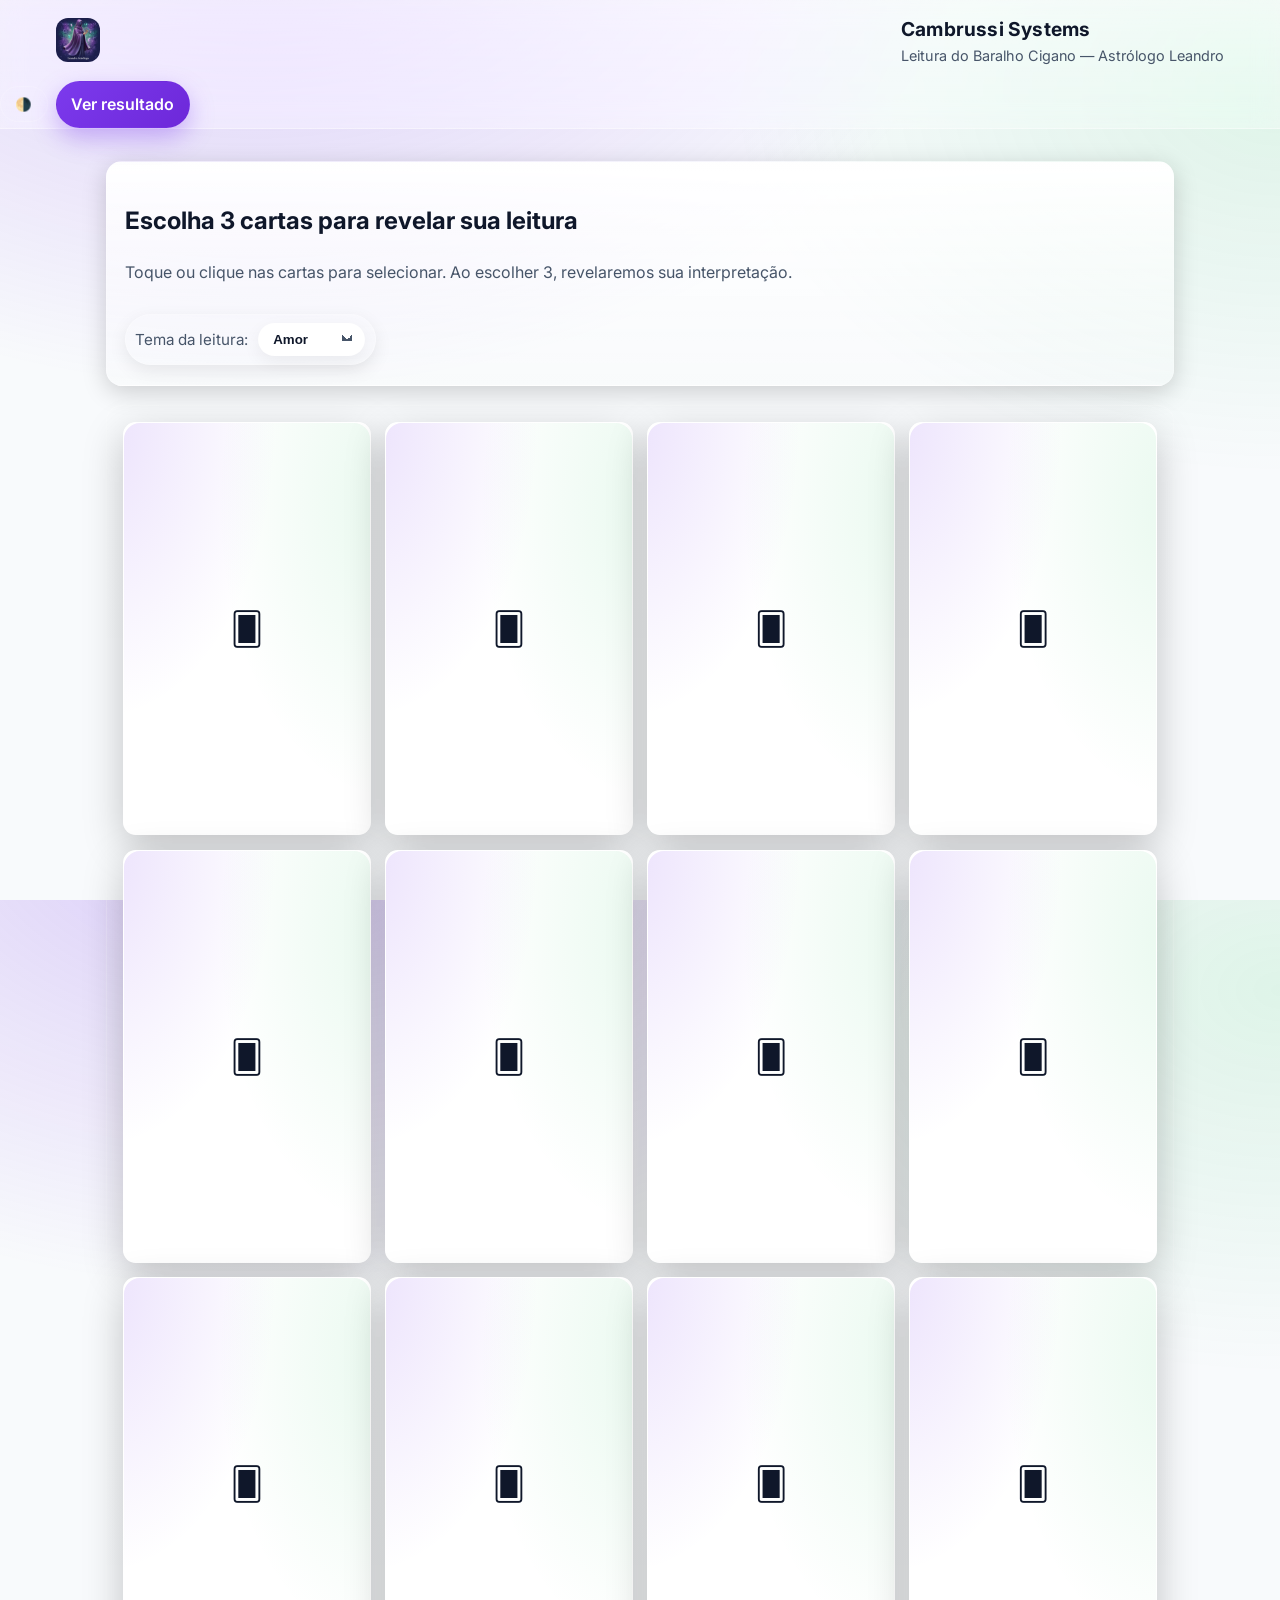
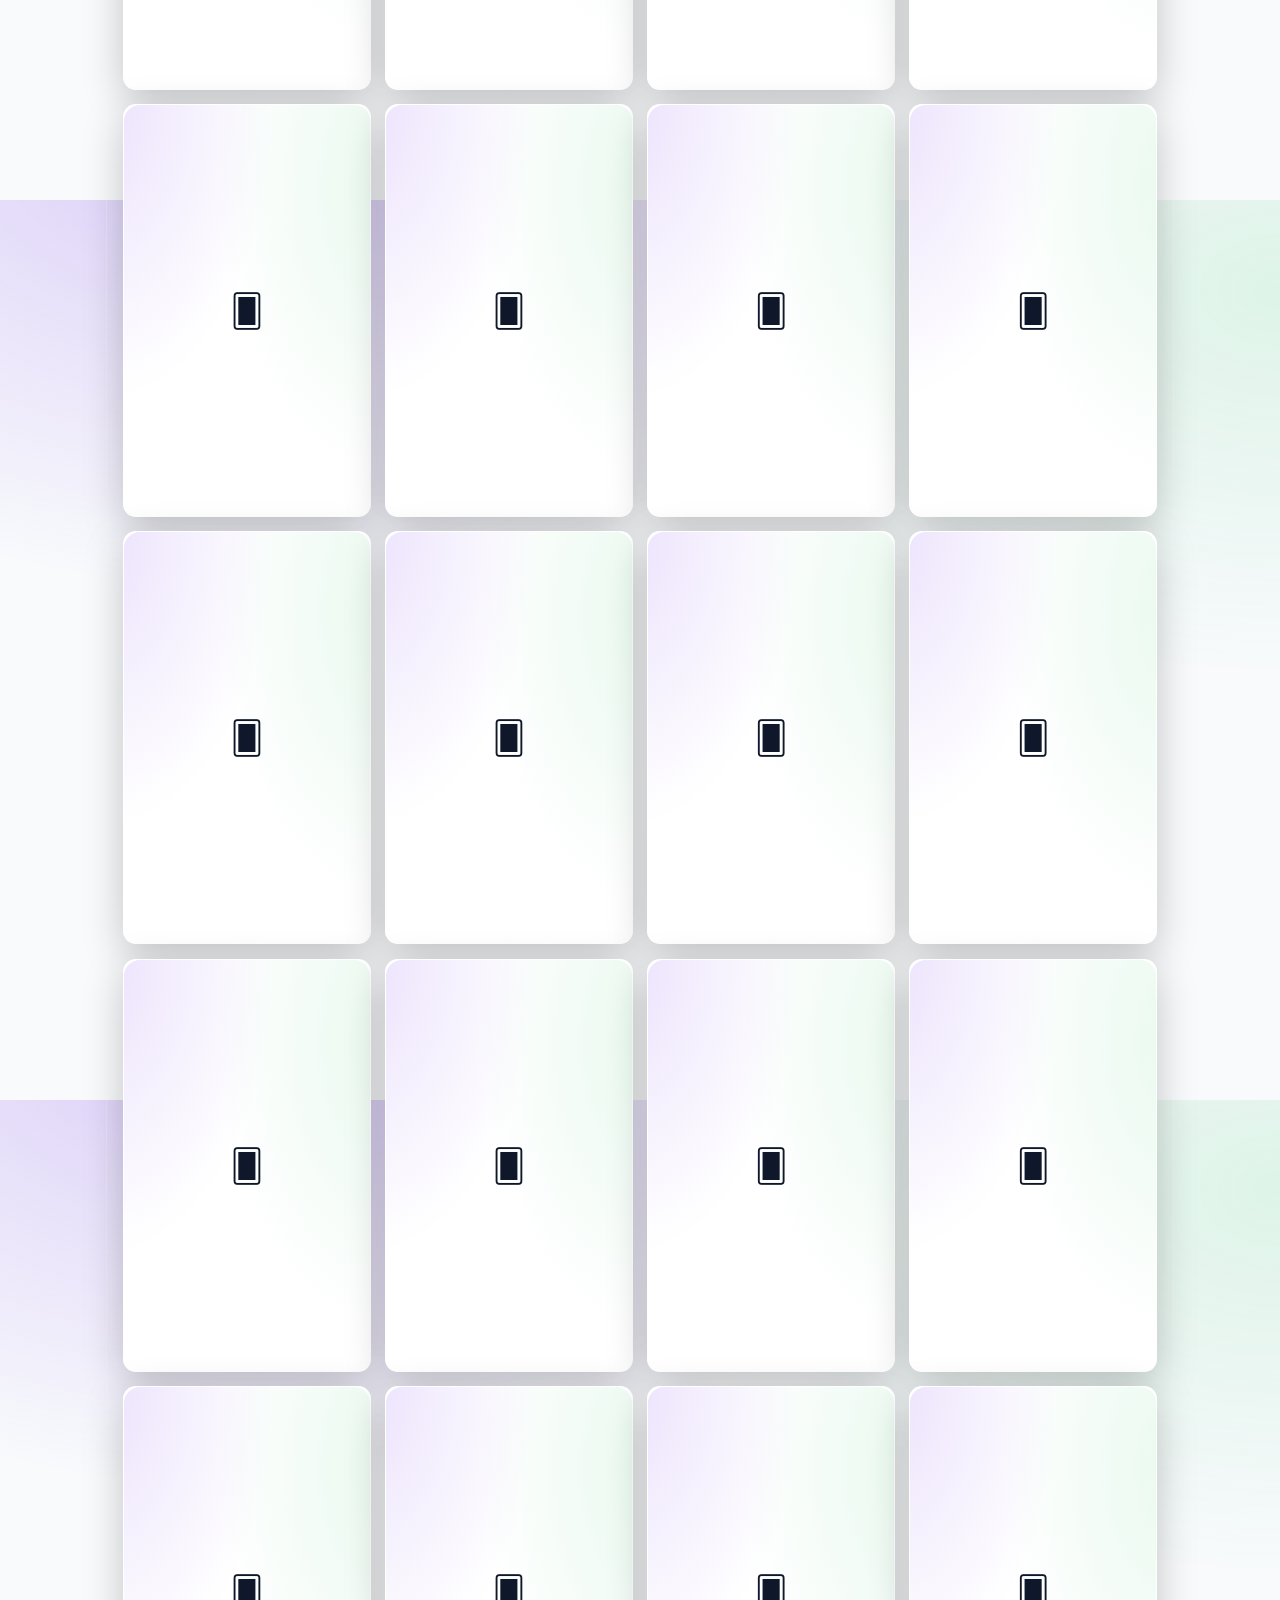
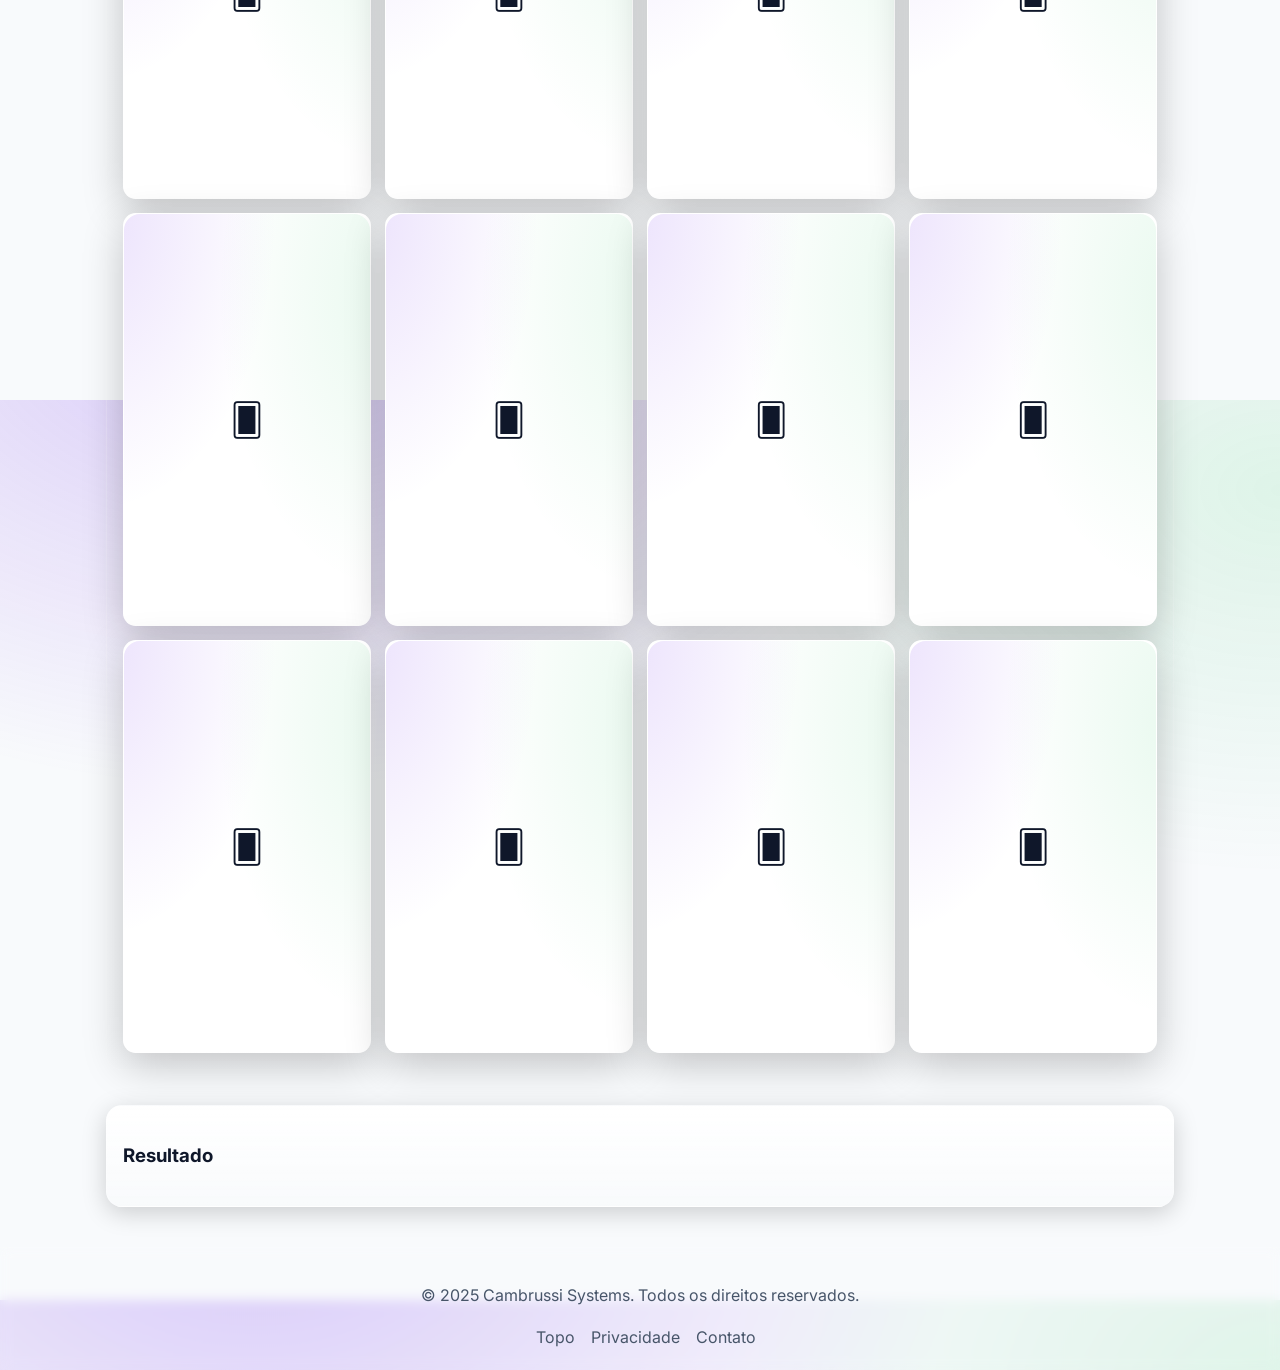
==== commit 82c50354: "alteração" ====
--- a/index.html
+++ b/index.html
@@ -52,7 +52,7 @@
 
   <header class="site-header" role="banner">
     <div class="brand">
-      <img src="logo.png" alt="Logotipo Cambrussi Systems" class="logo" />
+      <img src="logo.jpg" alt="Logotipo Cambrussi Systems" class="logo" />
       <div class="brand-text">
         <h1 class="site-title">Cambrussi Systems</h1>
         <p class="site-subtitle">Leitura do Baralho Cigano — Astrólogo Leandro</p>
--- a/styles.css
+++ b/styles.css
@@ -166,6 +166,82 @@
   font-size:2rem;
 }
 
+/* ===== Seletor de Tema (Amor/Trabalho/Saúde) ===== */
+.filtro-tema{
+  margin-top:.8rem;
+  display:inline-flex;
+  align-items:center;
+  gap:.6rem;
+  padding:.5rem .6rem;
+  border-radius:999px;
+  background:var(--glass);
+  border:1px solid var(--border);
+  box-shadow:0 6px 18px rgba(0,0,0,.08);
+}
+
+.filtro-tema .helper-text{
+  margin:0;
+  font-size:.95rem;
+  color:var(--muted);
+}
+
+/* Select “pill” */
+.select{
+  appearance:none;
+  -webkit-appearance:none;
+  -moz-appearance:none;
+  background:var(--panel);
+  color:var(--text);
+  border:1px solid var(--border);
+  border-radius:999px;
+  padding:.55rem 2.2rem .55rem .9rem;
+  font-weight:600;
+  line-height:1;
+  box-shadow:0 6px 18px rgba(0,0,0,.06);
+  cursor:pointer;
+  transition:box-shadow .2s ease, transform .06s ease, border-color .2s ease;
+  position:relative;
+}
+
+/* Seta do select via pseudo-elemento */
+.select{
+  background-image:
+    linear-gradient(45deg, var(--muted) 50%, transparent 50%),
+    linear-gradient(-45deg, var(--muted) 50%, transparent 50%),
+    linear-gradient(to right, transparent, transparent);
+  background-position:
+    calc(100% - 1.05rem) calc(50% - 2px),
+    calc(100% - 0.75rem) calc(50% - 2px),
+    0 0;
+  background-size: 6px 6px, 6px 6px, 100% 100%;
+  background-repeat:no-repeat;
+}
+
+.select:hover{ transform:translateY(-1px); }
+.select:focus{
+  outline:3px solid var(--ring);
+  outline-offset:2px;
+}
+.select:active{ transform:translateY(0); }
+
+/* Acessível em telas menores */
+@media (max-width:560px){
+  .filtro-tema{
+    display:flex;
+    width:100%;
+    justify-content:space-between;
+    padding:.5rem .75rem;
+  }
+  .filtro-tema .helper-text{ font-size:.95rem; }
+  .select{ flex:0 1 auto; max-width:60%; }
+}
+
+/* Alto contraste quando [data-theme="dark"] (já usa tokens globais) */
+:root[data-theme="dark"] .filtro-tema{
+  box-shadow:0 10px 24px rgba(0,0,0,.28);
+}
+
+
 /* — Estado revelado — */
 .carta.virada .carta-inner{ transform:rotateY(180deg); }
 
--- a/styles.css
+++ b/styles.css
@@ -166,6 +166,82 @@
   font-size:2rem;
 }
 
+/* ===== Seletor de Tema (Amor/Trabalho/Saúde) ===== */
+.filtro-tema{
+  margin-top:.8rem;
+  display:inline-flex;
+  align-items:center;
+  gap:.6rem;
+  padding:.5rem .6rem;
+  border-radius:999px;
+  background:var(--glass);
+  border:1px solid var(--border);
+  box-shadow:0 6px 18px rgba(0,0,0,.08);
+}
+
+.filtro-tema .helper-text{
+  margin:0;
+  font-size:.95rem;
+  color:var(--muted);
+}
+
+/* Select “pill” */
+.select{
+  appearance:none;
+  -webkit-appearance:none;
+  -moz-appearance:none;
+  background:var(--panel);
+  color:var(--text);
+  border:1px solid var(--border);
+  border-radius:999px;
+  padding:.55rem 2.2rem .55rem .9rem;
+  font-weight:600;
+  line-height:1;
+  box-shadow:0 6px 18px rgba(0,0,0,.06);
+  cursor:pointer;
+  transition:box-shadow .2s ease, transform .06s ease, border-color .2s ease;
+  position:relative;
+}
+
+/* Seta do select via pseudo-elemento */
+.select{
+  background-image:
+    linear-gradient(45deg, var(--muted) 50%, transparent 50%),
+    linear-gradient(-45deg, var(--muted) 50%, transparent 50%),
+    linear-gradient(to right, transparent, transparent);
+  background-position:
+    calc(100% - 1.05rem) calc(50% - 2px),
+    calc(100% - 0.75rem) calc(50% - 2px),
+    0 0;
+  background-size: 6px 6px, 6px 6px, 100% 100%;
+  background-repeat:no-repeat;
+}
+
+.select:hover{ transform:translateY(-1px); }
+.select:focus{
+  outline:3px solid var(--ring);
+  outline-offset:2px;
+}
+.select:active{ transform:translateY(0); }
+
+/* Acessível em telas menores */
+@media (max-width:560px){
+  .filtro-tema{
+    display:flex;
+    width:100%;
+    justify-content:space-between;
+    padding:.5rem .75rem;
+  }
+  .filtro-tema .helper-text{ font-size:.95rem; }
+  .select{ flex:0 1 auto; max-width:60%; }
+}
+
+/* Alto contraste quando [data-theme="dark"] (já usa tokens globais) */
+:root[data-theme="dark"] .filtro-tema{
+  box-shadow:0 10px 24px rgba(0,0,0,.28);
+}
+
+
 /* — Estado revelado — */
 .carta.virada .carta-inner{ transform:rotateY(180deg); }
 
